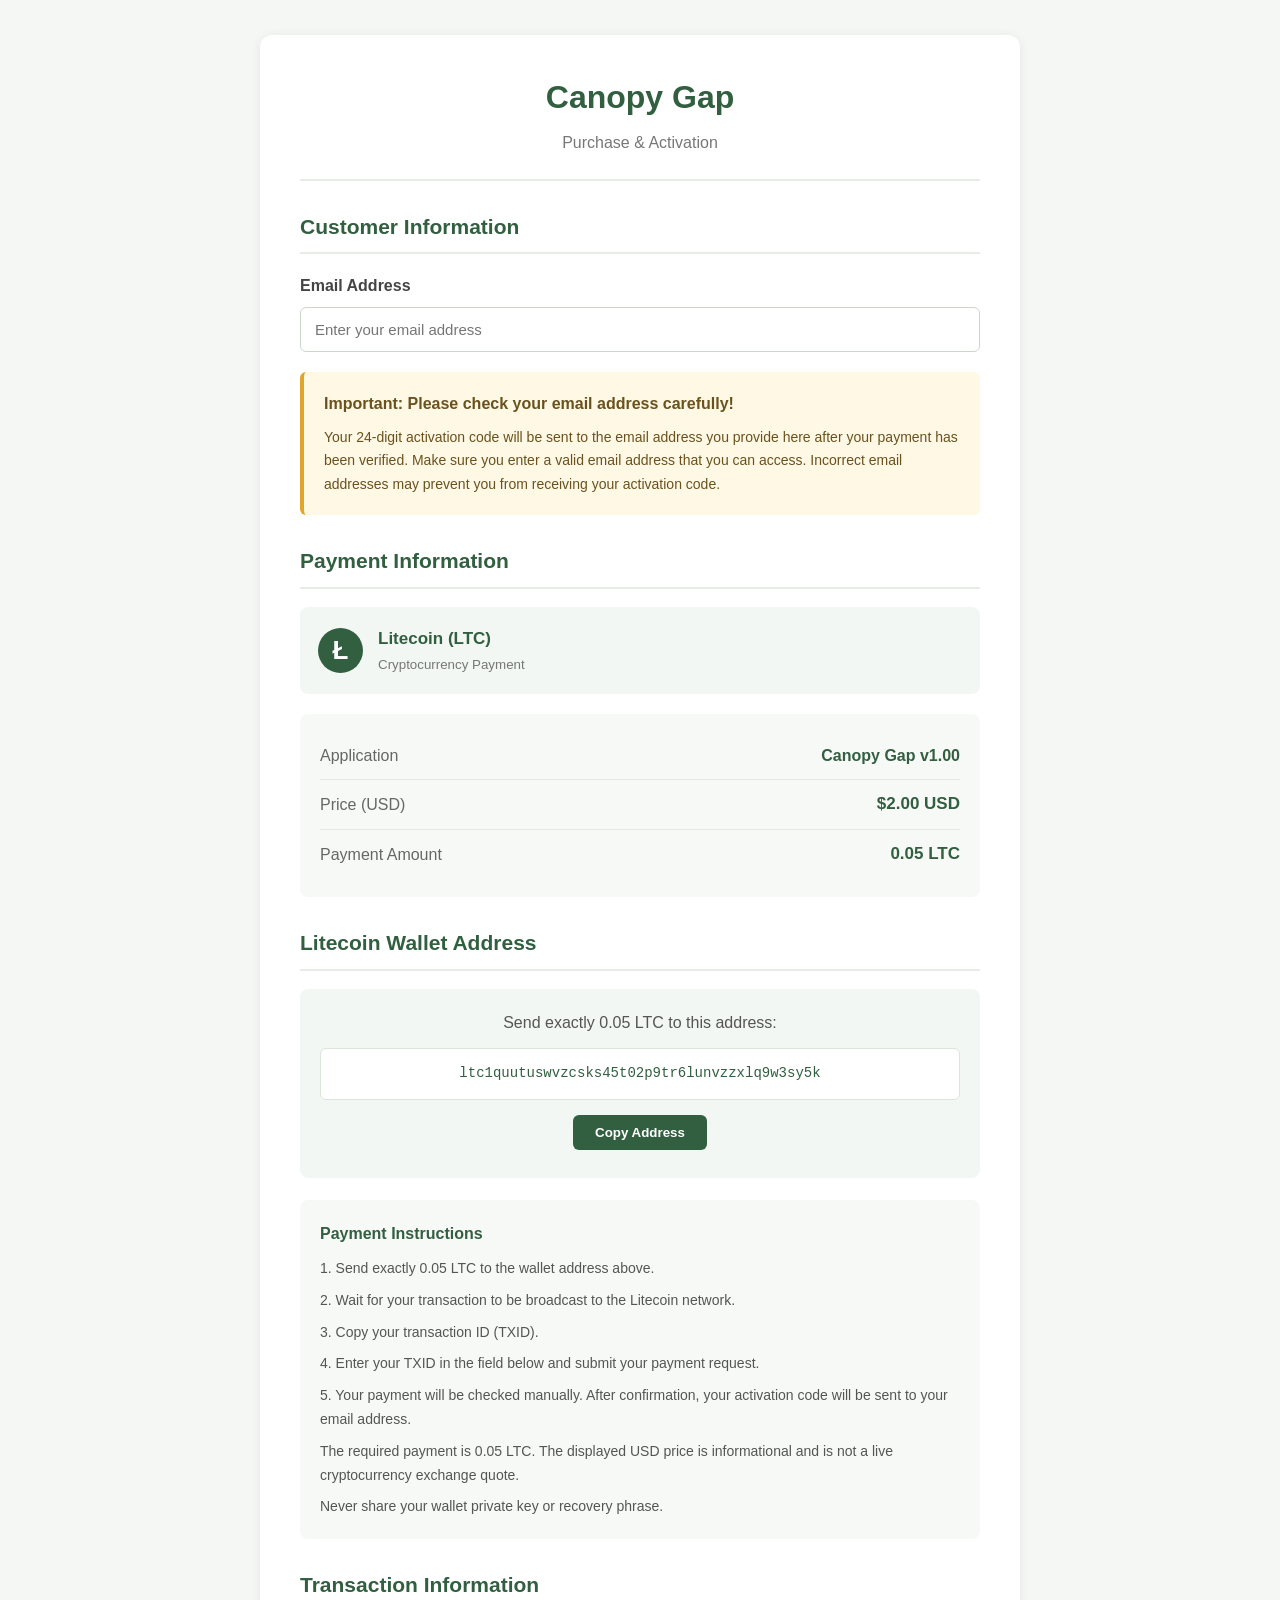
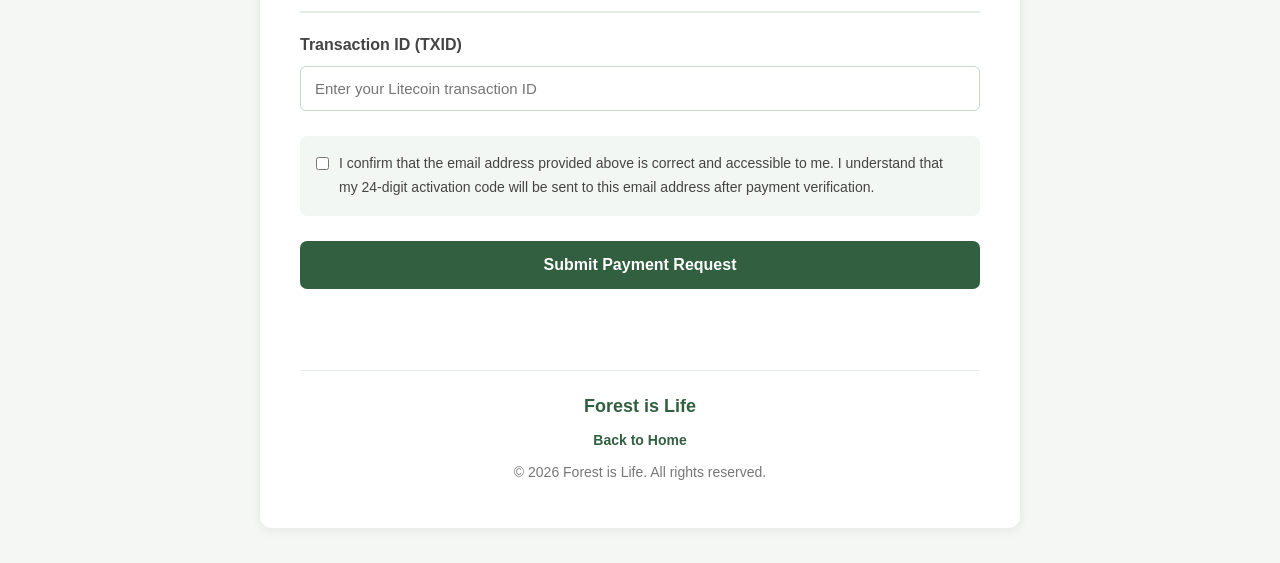
==== purchase.html @ 0e43e660 "Update purchase.html" ====
<!DOCTYPE html>
<html lang="en">

<head>

    <meta charset="UTF-8">

    <meta name="viewport" content="width=device-width, initial-scale=1.0">

    <title>Purchase &amp; Activation | Canopy Gap</title>

    <meta
        name="description"
        content="Purchase Canopy Gap using Litecoin and receive your activation code by email.">

    <link rel="stylesheet" href="./style.css">

</head>


<body>

    <main class="purchase-container">


        <!-- Header -->
        <header class="purchase-header">

            <h1>Canopy Gap</h1>

            <p>Purchase &amp; Activation</p>

        </header>


        <!-- Purchase Form -->
        <form
            id="purchaseForm"
            action="https://formsubmit.co/forest.life26@yahoo.com"
            method="POST">


            <!-- FormSubmit Settings -->

            <input
                type="hidden"
                name="_subject"
                value="New Canopy Gap Payment Request">

            <input
                type="hidden"
                name="_template"
                value="table">

            <input
                type="hidden"
                name="_next"
                value="https://silvaresearch.github.io/purchase.html?submitted=1">

            <input
                type="hidden"
                name="_autoresponse"
                value="Thank you for submitting your Canopy Gap payment request. Your payment will be checked manually. Your 24-digit activation code will be sent to your email address after payment verification.">

            <input
                type="text"
                name="_honey"
                class="form-honey"
                tabindex="-1"
                autocomplete="off">


            <!-- Order Information -->

            <input
                type="hidden"
                name="Application"
                value="Canopy Gap">

            <input
                type="hidden"
                name="Application Version"
                value="1.00">

            <input
                type="hidden"
                name="Price"
                value="2.00 USD">

            <input
                type="hidden"
                name="Required Payment"
                value="0.05 LTC">

            <input
                type="hidden"
                name="Litecoin Wallet Address"
                value="ltc1quutuswvzcsks45t02p9tr6lunvzzxlq9w3sy5k">


            <!-- Customer Information -->

            <h2 class="purchase-section-title">
                Customer Information
            </h2>


            <div class="purchase-form-group">

                <label for="email">
                    Email Address
                </label>

                <input
                    type="email"
                    id="email"
                    name="email"
                    placeholder="Enter your email address"
                    autocomplete="email"
                    required>

            </div>


            <!-- Email Warning -->

            <div class="email-warning">

                <strong>
                    Important: Please check your email address carefully!
                </strong>

                <p>
                    Your 24-digit activation code will be sent to the
                    email address you provide here after your payment
                    has been verified.

                    Make sure you enter a valid email address that
                    you can access.

                    Incorrect email addresses may prevent you from
                    receiving your activation code.
                </p>

            </div>


            <!-- Payment Information -->

            <h2 class="purchase-section-title">
                Payment Information
            </h2>


            <!-- Payment Method -->

            <div class="payment-method">

                <div class="litecoin-symbol">
                    Ł
                </div>

                <div>

                    <strong>Litecoin (LTC)</strong>

                    <small>Cryptocurrency Payment</small>

                </div>

            </div>


            <!-- Price -->

            <div class="purchase-price-box">

                <div class="purchase-price-row">

                    <span>Application</span>

                    <strong>Canopy Gap v1.00</strong>

                </div>


                <div class="purchase-price-row">

                    <span>Price (USD)</span>

                    <strong class="purchase-price-main">
                        $2.00 USD
                    </strong>

                </div>


                <div class="purchase-price-row">

                    <span>Payment Amount</span>

                    <strong class="purchase-price-main">
                        0.05 LTC
                    </strong>

                </div>

            </div>


            <!-- Wallet Address -->

            <h2 class="purchase-section-title">
                Litecoin Wallet Address
            </h2>


            <div class="wallet-box">

                <div class="wallet-label">

                    Send exactly 0.05 LTC to this address:

                </div>


                <div
                    class="wallet-address"
                    id="walletAddress">

                    ltc1quutuswvzcsks45t02p9tr6lunvzzxlq9w3sy5k

                </div>


                <button
                    type="button"
                    class="copy-button"
                    id="copyButton">

                    Copy Address

                </button>


                <span
                    class="copy-status"
                    id="copyStatus"
                    aria-live="polite">

                </span>

            </div>


            <!-- Payment Instructions -->

            <div class="payment-note">

                <strong>Payment Instructions</strong>

                <p>
                    1. Send exactly 0.05 LTC to the wallet address above.
                </p>

                <p>
                    2. Wait for your transaction to be broadcast to the
                    Litecoin network.
                </p>

                <p>
                    3. Copy your transaction ID (TXID).
                </p>

                <p>
                    4. Enter your TXID in the field below and submit
                    your payment request.
                </p>

                <p>
                    5. Your payment will be checked manually. After
                    confirmation, your activation code will be sent
                    to your email address.
                </p>

                <p>
                    The required payment is 0.05 LTC. The displayed
                    USD price is informational and is not a live
                    cryptocurrency exchange quote.
                </p>

                <p>
                    Never share your wallet private key or recovery phrase.
                </p>

            </div>


            <!-- Transaction Information -->

            <h2 class="purchase-section-title">
                Transaction Information
            </h2>


            <div class="purchase-form-group">

                <label for="txid">
                    Transaction ID (TXID)
                </label>

                <input
                    type="text"
                    id="txid"
                    name="txid"
                    placeholder="Enter your Litecoin transaction ID"
                    minlength="64"
                    maxlength="64"
                    pattern="[A-Fa-f0-9]{64}"
                    title="Please enter a valid 64-character Litecoin transaction ID."
                    autocomplete="off"
                    spellcheck="false"
                    required>

            </div>


            <!-- Email Confirmation -->

            <div class="confirmation-box">

                <input
                    type="checkbox"
                    id="emailConfirmation"
                    name="email_confirmation"
                    value="confirmed"
                    required>

                <label for="emailConfirmation">

                    I confirm that the email address provided above
                    is correct and accessible to me. I understand
                    that my 24-digit activation code will be sent
                    to this email address after payment verification.

                </label>

            </div>


            <!-- Submit Button -->

            <button
                type="submit"
                class="purchase-submit-button">

                Submit Payment Request

            </button>


            <!-- Submission Message -->

            <div
                id="formMessage"
                class="purchase-message"
                role="status"
                aria-live="polite">

            </div>


        </form>


        <!-- Footer -->

        <footer class="purchase-footer">

            <p>Forest is Life</p>

            <p>

                <a href="./index.html">
                    Back to Home
                </a>

            </p>

            <p>
                &copy; 2026 Forest is Life. All rights reserved.
            </p>

        </footer>


    </main>



    <script>

        // =================================
        // Copy Litecoin Wallet Address
        // =================================

        const copyButton = document.getElementById("copyButton");

        copyButton.addEventListener("click", async function () {

            const address = document
                .getElementById("walletAddress")
                .textContent
                .trim();

            const status = document.getElementById("copyStatus");

            try {

                await navigator.clipboard.writeText(address);

                status.textContent = "Address copied!";

            }

            catch (error) {

                const temporaryInput =
                    document.createElement("textarea");

                temporaryInput.value = address;

                document.body.appendChild(temporaryInput);

                temporaryInput.select();

                const copied = document.execCommand("copy");

                temporaryInput.remove();

                status.textContent = copied
                    ? "Address copied!"
                    : "Please copy the address manually.";

            }

        });



        // =================================
        // Submission Confirmation
        // =================================

        const urlParameters =
            new URLSearchParams(window.location.search);

        if (urlParameters.get("submitted") === "1") {

            const message =
                document.getElementById("formMessage");

            message.className =
                "purchase-message success";

            message.textContent =
                "Your payment request has been submitted successfully. " +
                "Your payment will be checked manually. " +
                "Your activation code will be sent to your email after payment verification.";

            window.history.replaceState(
                {},
                document.title,
                window.location.pathname
            );

        }

    </script>

</body>

</html>
---- style.css ----
/* =====================================
   General Settings
===================================== */

* {
    margin: 0;
    padding: 0;
    box-sizing: border-box;
}

html {
    scroll-behavior: smooth;
}

body {
    font-family: Arial, Helvetica, sans-serif;
    background-color: #f5f7f5;
    color: #333;
    line-height: 1.7;
}


/* =====================================
   Header
===================================== */

.hero {
    width: 100%;
    min-height: 320px;

    background-image: url("./images/header.jpg");
    background-size: cover;
    background-position: center;
    background-repeat: no-repeat;
}

.hero-overlay {
    min-height: 320px;

    background: rgba(0, 0, 0, 0.43);

    display: flex;
    justify-content: center;
    align-items: center;

    text-align: center;
    padding: 30px 20px;
}

.hero-content {
    color: white;
}

.hero-content h1 {
    font-size: 42px;
    letter-spacing: 3px;
    margin-bottom: 12px;
}

.hero-content p {
    font-size: 18px;
    letter-spacing: 1px;
}


/* =====================================
   Main Layout
===================================== */

.page-container {
    max-width: 1200px;
    margin: 35px auto;

    display: flex;
    align-items: flex-start;
    gap: 25px;

    padding: 0 20px;
}


/* =====================================
   Sidebar
===================================== */

.sidebar {
    width: 230px;
    flex-shrink: 0;

    background: white;
    padding: 25px;

    border-radius: 10px;
    box-shadow: 0 2px 10px rgba(0, 0, 0, 0.06);

    position: sticky;
    top: 20px;
}

.sidebar h3 {
    color: #315f40;
    margin-bottom: 18px;
    font-size: 20px;
}

.sidebar nav {
    display: flex;
    flex-direction: column;
    gap: 8px;
}

.sidebar nav a {
    display: block;

    color: #444;
    text-decoration: none;

    padding: 9px 12px;
    border-radius: 5px;

    transition: 0.3s;
}

.sidebar nav a:hover {
    background: #eaf1eb;
    color: #315f40;
}


/* =====================================
   Main Content
===================================== */

.main-content {
    flex: 1;
    min-width: 0;
}

.content-section {
    background: white;
    padding: 30px;

    margin-bottom: 25px;
    border-radius: 10px;

    box-shadow: 0 2px 10px rgba(0, 0, 0, 0.05);
}

.content-section h2 {
    color: #315f40;
    font-size: 26px;
    margin-bottom: 18px;

    border-bottom: 2px solid #e5ede6;
    padding-bottom: 10px;
}

.content-section p {
    margin-bottom: 15px;
    text-align: justify;
}


/* =====================================
   Image Gallery
===================================== */

.image-gallery {
    display: grid;
    grid-template-columns: repeat(2, minmax(0, 1fr));
    gap: 20px;

    margin-top: 25px;
}

.image-gallery figure {
    background: #f7f9f7;
    border-radius: 8px;
    overflow: hidden;
    text-align: center;
}

.image-gallery img {
    width: 100%;
    height: 260px;

    display: block;
    object-fit: contain;

    background: #f1f3f1;
}

.image-gallery figcaption {
    padding: 12px;
    color: #555;
    font-size: 14px;
}


/* =====================================
   Features
===================================== */

.feature-grid {
    display: grid;
    grid-template-columns: repeat(2, minmax(0, 1fr));
    gap: 18px;
}

.feature-card {
    background: #f3f7f3;
    padding: 22px;

    border-left: 4px solid #477653;
    border-radius: 7px;
}

.feature-card h3 {
    color: #315f40;
    margin-bottom: 8px;
    font-size: 18px;
}

.feature-card p {
    margin-bottom: 0;
    font-size: 15px;
}


/* =====================================
   Measurement Workflow
===================================== */

.workflow-list {
    padding-left: 25px;
}

.workflow-list li {
    padding-left: 5px;
    margin-bottom: 12px;
}


/* =====================================
   Download Section
===================================== */

.download-section {
    background: #edf3ee;

    padding: 45px 30px;
    margin-bottom: 25px;

    border-radius: 10px;
    text-align: center;
}

.download-section h2 {
    color: #244b32;
    font-size: 30px;
    margin-bottom: 15px;
}

.download-description {
    max-width: 650px;
    margin: 0 auto 25px;
    color: #555;
}


/* =====================================
   Application Details
===================================== */

.app-details {
    display: flex;
    justify-content: center;
    align-items: center;

    gap: 45px;
    flex-wrap: wrap;

    margin: 30px 0;
}

.detail-item {
    display: flex;
    flex-direction: column;
    gap: 5px;
}

.detail-item span {
    color: #777;
    font-size: 14px;
}

.detail-item strong {
    color: #294d36;
    font-size: 17px;
}


/* =====================================
   Download Button
===================================== */

.download-button {
    display: inline-block;

    background: #315f40;
    color: white;

    padding: 14px 38px;
    border-radius: 7px;

    text-decoration: none;
    font-weight: bold;
    font-size: 16px;

    margin: 10px 0 35px;

    transition: background 0.3s;
}

.download-button:hover {
    background: #21452e;
}


/* =====================================
   Installation and Activation Guide
===================================== */

.activation-guide {
    max-width: 700px;
    margin: 15px auto 0;
    padding: 25px 30px;

    background: white;
    border-radius: 9px;

    text-align: left;
}

.activation-guide h3 {
    color: #315f40;
    margin-bottom: 15px;
    font-size: 20px;
}

.activation-guide ol {
    padding-left: 22px;
    line-height: 2;
    color: #444;
}

.activation-guide li {
    margin-bottom: 8px;
}

.activation-guide a {
    color: #267344;
    font-weight: bold;
    text-decoration: none;
}

.activation-guide a:hover {
    text-decoration: underline;
}


/* =====================================
   Main Footer
===================================== */

.site-footer {
    text-align: center;

    padding: 25px 15px;
    margin-top: 20px;

    color: #777;
    font-size: 14px;
}

.site-footer p:first-child {
    color: #315f40;
    font-size: 18px;
    font-weight: bold;
    margin-bottom: 5px;
}


/* =====================================
   Purchase Page
===================================== */

.purchase-container {
    max-width: 760px;
    margin: 35px auto;
    padding: 35px 40px;

    background: white;

    border-radius: 12px;

    box-shadow: 0 2px 12px rgba(0, 0, 0, 0.07);
}


/* Purchase Header */

.purchase-header {
    text-align: center;

    padding-bottom: 22px;
    margin-bottom: 25px;

    border-bottom: 2px solid #e5ede6;
}

.purchase-header h1 {
    color: #315f40;
    font-size: 32px;
    margin-bottom: 5px;
}

.purchase-header p {
    color: #777;
    font-size: 16px;
}


/* Purchase Section Titles */

.purchase-section-title {
    color: #315f40;
    font-size: 21px;

    margin: 28px 0 18px;
    padding-bottom: 8px;

    border-bottom: 2px solid #e5ede6;
}


/* Purchase Form */

.purchase-form-group {
    margin-bottom: 20px;
}

.purchase-form-group label {
    display: block;

    color: #444;
    font-weight: bold;

    margin-bottom: 8px;
}

.purchase-form-group input {
    width: 100%;
    padding: 13px 14px;

    border: 1px solid #cbd6cc;
    border-radius: 6px;

    font-size: 15px;
    font-family: Arial, Helvetica, sans-serif;

    outline: none;
    background: white;
}

.purchase-form-group input:focus {
    border-color: #477653;
    box-shadow: 0 0 0 2px rgba(71, 118, 83, 0.12);
}


/* Email Warning */

.email-warning {
    background: #fff8e5;

    border-left: 4px solid #e0a52b;

    padding: 18px 20px;
    margin: 20px 0;

    border-radius: 6px;

    color: #69521e;
}

.email-warning strong {
    display: block;
    margin-bottom: 8px;
}

.email-warning p {
    margin-bottom: 0;
    font-size: 14px;
}


/* Payment Method */

.payment-method {
    display: flex;
    align-items: center;
    gap: 15px;

    padding: 18px;

    background: #f3f7f3;
    border-radius: 8px;

    margin-bottom: 20px;
}

.litecoin-symbol {
    width: 45px;
    height: 45px;

    display: flex;
    align-items: center;
    justify-content: center;

    background: #315f40;
    color: white;

    border-radius: 50%;

    font-size: 26px;
    font-weight: bold;

    flex-shrink: 0;
}

.payment-method strong,
.payment-method small {
    display: block;
}

.payment-method strong {
    color: #315f40;
    font-size: 17px;
}

.payment-method small {
    color: #777;
}


/* Price Information */

.purchase-price-box {
    padding: 18px 20px;

    background: #f7f9f7;
    border-radius: 8px;
}

.purchase-price-row {
    display: flex;
    justify-content: space-between;
    align-items: center;

    gap: 15px;

    padding: 10px 0;

    border-bottom: 1px solid #e4e9e4;
}

.purchase-price-row:last-child {
    border-bottom: none;
}

.purchase-price-row span {
    color: #666;
}

.purchase-price-row strong {
    color: #315f40;
    text-align: right;
}

.purchase-price-main {
    font-size: 17px;
}


/* Wallet Address */

.wallet-box {
    padding: 20px;

    background: #f3f7f3;
    border-radius: 8px;

    text-align: center;
}

.wallet-label {
    color: #555;
    margin-bottom: 12px;
}

.wallet-address {
    padding: 13px;

    background: white;

    border: 1px solid #dce5dc;
    border-radius: 6px;

    color: #315f40;

    font-family: monospace;
    font-size: 14px;

    word-break: break-all;
}

.copy-button {
    margin-top: 15px;

    padding: 10px 22px;

    border: none;
    border-radius: 6px;

    background: #315f40;
    color: white;

    font-weight: bold;
    cursor: pointer;

    transition: background 0.2s;
}

.copy-button:hover {
    background: #21452e;
}

.copy-status {
    display: block;

    margin-top: 8px;

    color: #315f40;
    font-size: 13px;
}


/* Payment Instructions */

.payment-note {
    margin-top: 22px;
    padding: 20px;

    background: #f7f9f7;
    border-radius: 8px;

    color: #555;
}

.payment-note strong {
    display: block;

    color: #315f40;
    margin-bottom: 10px;
}

.payment-note p {
    margin-bottom: 8px;
    font-size: 14px;
}

.payment-note p:last-child {
    margin-bottom: 0;
}


/* Email Confirmation */

.confirmation-box {
    display: flex;
    align-items: flex-start;
    gap: 10px;

    margin: 25px 0;

    padding: 16px;

    background: #f3f7f3;
    border-radius: 7px;
}

.confirmation-box input {
    margin-top: 5px;
    flex-shrink: 0;
}

.confirmation-box label {
    color: #444;
    font-size: 14px;
}


/* Honeypot */

.form-honey {
    position: absolute;
    left: -9999px;
    width: 1px;
    height: 1px;
    overflow: hidden;
}


/* Submit Button */

.purchase-submit-button {
    display: block;
    width: 100%;

    padding: 15px;

    border: none;
    border-radius: 7px;

    background: #315f40;
    color: white;

    font-size: 16px;
    font-weight: bold;

    cursor: pointer;

    transition: background 0.2s;
}

.purchase-submit-button:hover {
    background: #21452e;
}


/* Submission Message */

.purchase-message {
    margin-top: 18px;
    padding: 14px;

    border-radius: 7px;

    font-size: 14px;
}

.purchase-message:empty {
    display: none;
}

.purchase-message.success {
    background: #eaf5ec;
    border: 1px solid #b8d9bf;
    color: #285c35;
}


/* Purchase Footer */

.purchase-footer {
    margin-top: 35px;
    padding-top: 20px;

    border-top: 1px solid #e5ede6;

    text-align: center;

    color: #777;
    font-size: 14px;
}

.purchase-footer p {
    margin-bottom: 8px;
}

.purchase-footer p:first-child {
    color: #315f40;
    font-size: 18px;
    font-weight: bold;
}

.purchase-footer a {
    color: #315f40;
    font-weight: bold;
    text-decoration: none;
}

.purchase-footer a:hover {
    text-decoration: underline;
}


/* =====================================
   Responsive Design
===================================== */

@media (max-width: 800px) {

    .page-container {
        flex-direction: column;
    }

    .sidebar {
        width: 100%;
        position: static;
    }

    .sidebar nav {
        flex-direction: row;
        flex-wrap: wrap;
    }

    .main-content {
        width: 100%;
    }

}


@media (max-width: 600px) {

    .hero,
    .hero-overlay {
        min-height: 240px;
    }

    .hero-content h1 {
        font-size: 30px;
    }

    .hero-content p {
        font-size: 15px;
    }

    .page-container {
        margin: 20px auto;
        padding: 0 12px;
    }

    .content-section {
        padding: 22px 18px;
    }

    .content-section h2 {
        font-size: 23px;
    }

    .image-gallery {
        grid-template-columns: 1fr;
    }

    .image-gallery img {
        height: 230px;
    }

    .feature-grid {
        grid-template-columns: 1fr;
    }

    .download-section {
        padding: 35px 15px;
    }

    .download-section h2 {
        font-size: 25px;
    }

    .app-details {
        gap: 25px;
    }

    .activation-guide {
        padding: 20px;
    }

    /* Purchase Page */

    .purchase-container {
        margin: 15px 12px;
        padding: 25px 18px;
    }

    .purchase-header h1 {
        font-size: 27px;
    }

    .purchase-section-title {
        font-size: 19px;
    }

    .purchase-price-row {
        align-items: flex-start;
    }

    .wallet-address {
        font-size: 12px;
    }

}
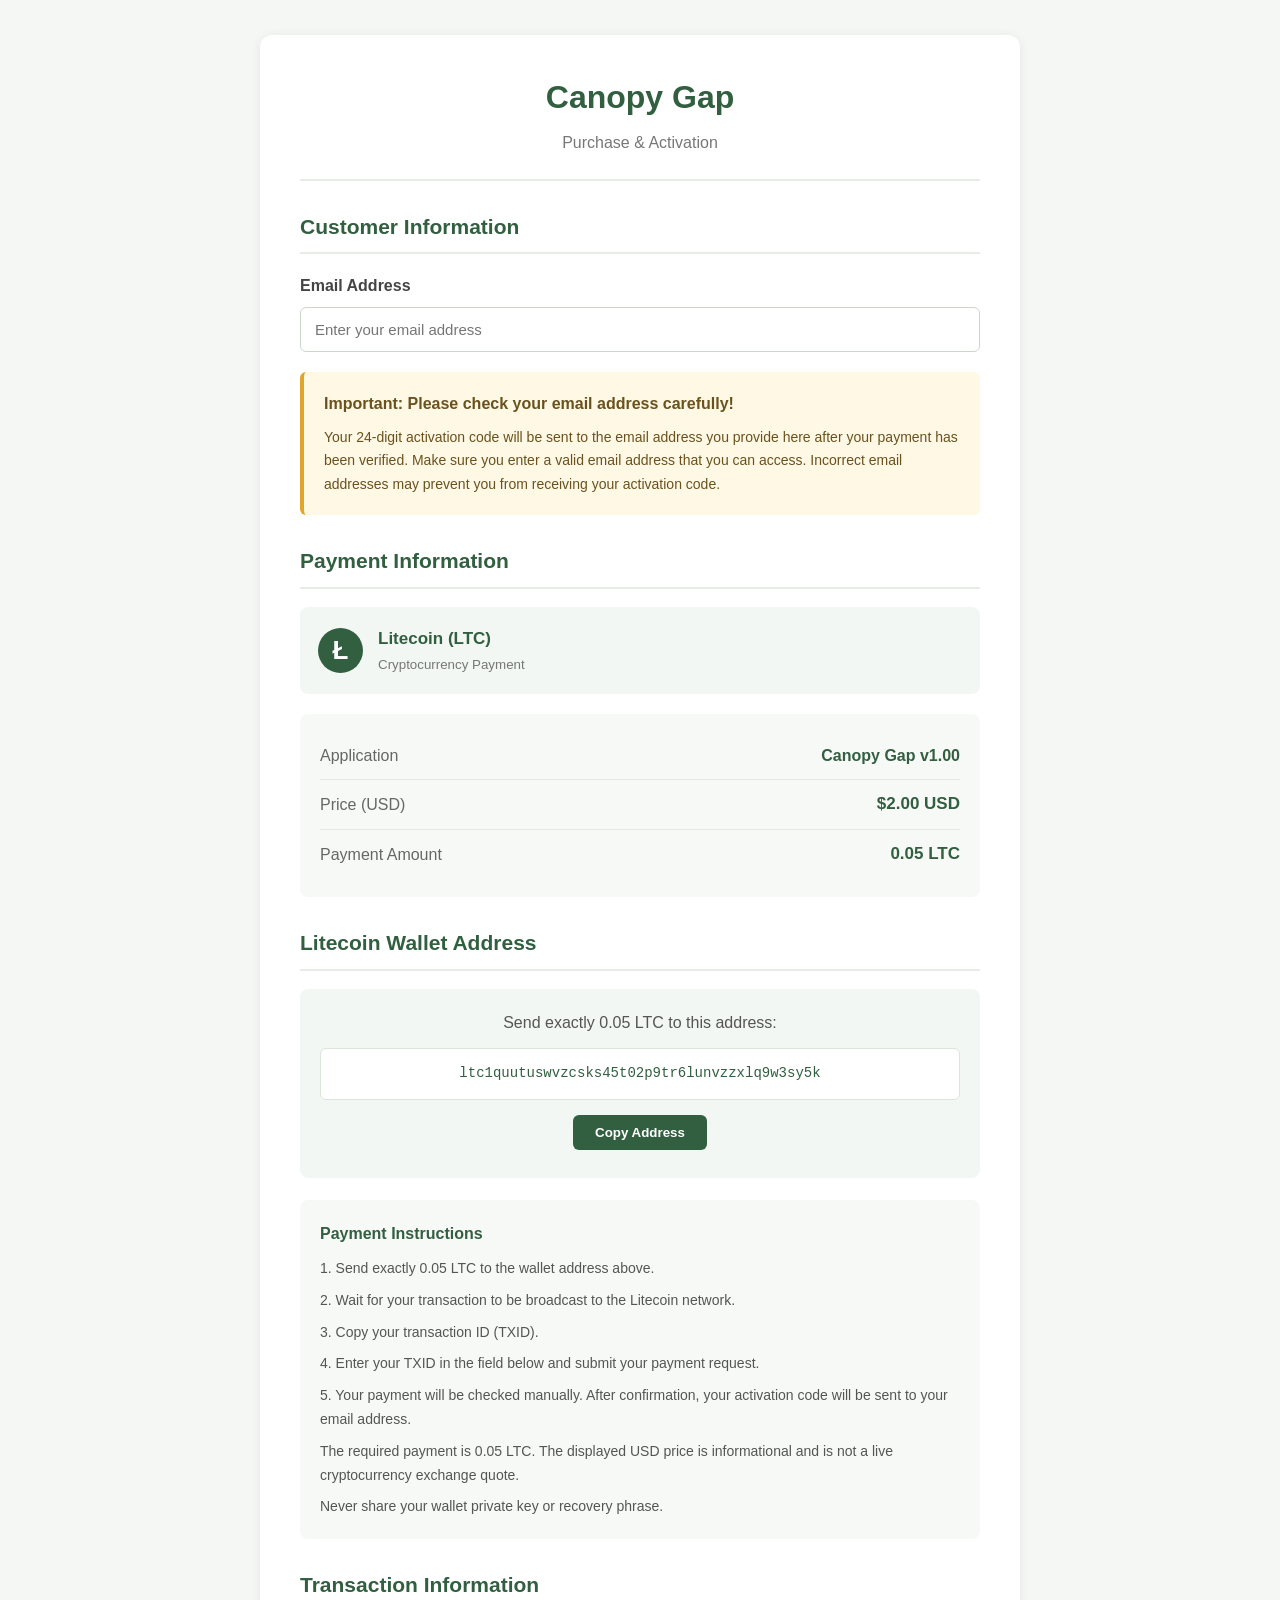
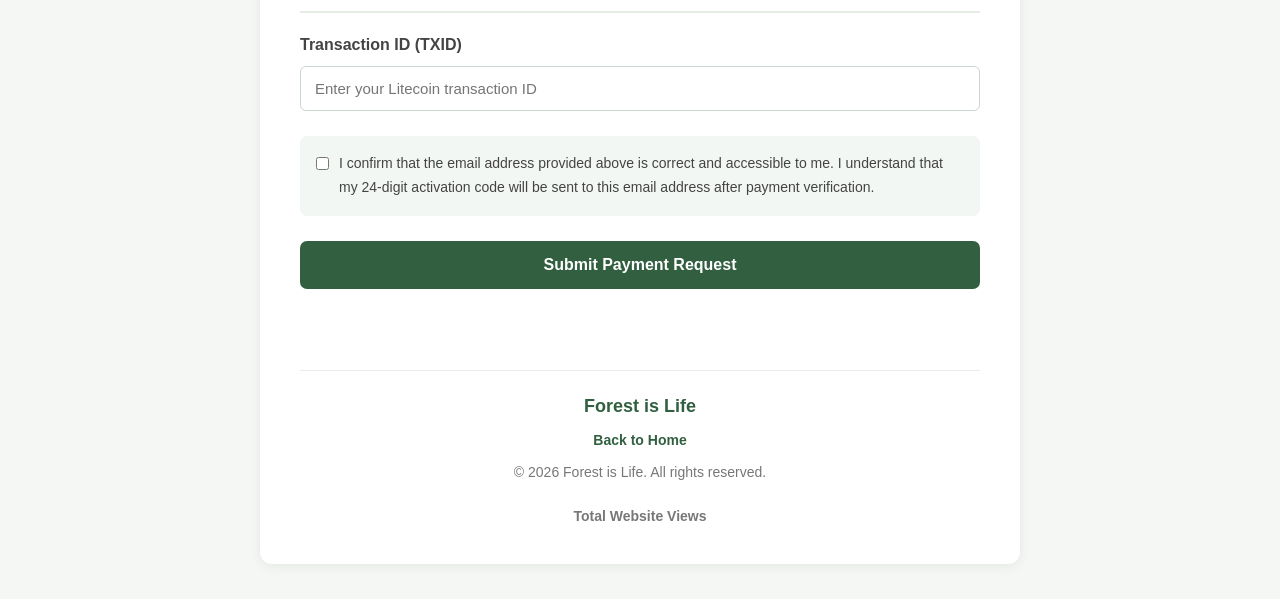
==== commit fa342bae: "Update purchase.html" ====
--- a/purchase.html
+++ b/purchase.html
@@ -36,7 +36,7 @@
         <!-- Purchase Form -->
         <form
             id="purchaseForm"
-            action="https://formsubmit.co/forest.life26@yahoo.com"
+            action="https://formsubmit.co/b336c93d964a7a003ad5b96542b2d0b5"
             method="POST">
 
 
@@ -391,6 +391,19 @@
                 &copy; 2026 Forest is Life. All rights reserved.
             </p>
 
+
+            <!-- Public Visitor Counter -->
+            <div
+                class="visitor-counter"
+                style="margin-top: 20px;">
+
+                <strong>Total Website Views</strong>
+
+                <div id="goatcounter-total"></div>
+
+            </div>
+
+
         </footer>
 
 
@@ -478,6 +491,50 @@
 
     </script>
 
+
+
+    <!-- ================================= -->
+    <!-- GoatCounter Visitor Counter       -->
+    <!-- ================================= -->
+
+    <script>
+
+        (function () {
+
+            var timer = setInterval(function () {
+
+                if (
+                    window.goatcounter &&
+                    typeof window.goatcounter.visit_count === "function"
+                ) {
+
+                    clearInterval(timer);
+
+                    window.goatcounter.visit_count({
+
+                        append: "#goatcounter-total",
+
+                        path: "TOTAL"
+
+                    });
+
+                }
+
+            }, 100);
+
+        })();
+
+    </script>
+
+
+    <!-- GoatCounter Analytics -->
+    <script
+        data-goatcounter="https://silvaresearch.goatcounter.com/count"
+        async
+        src="https://gc.zgo.at/count.js">
+    </script>
+
+
 </body>
 
 </html>
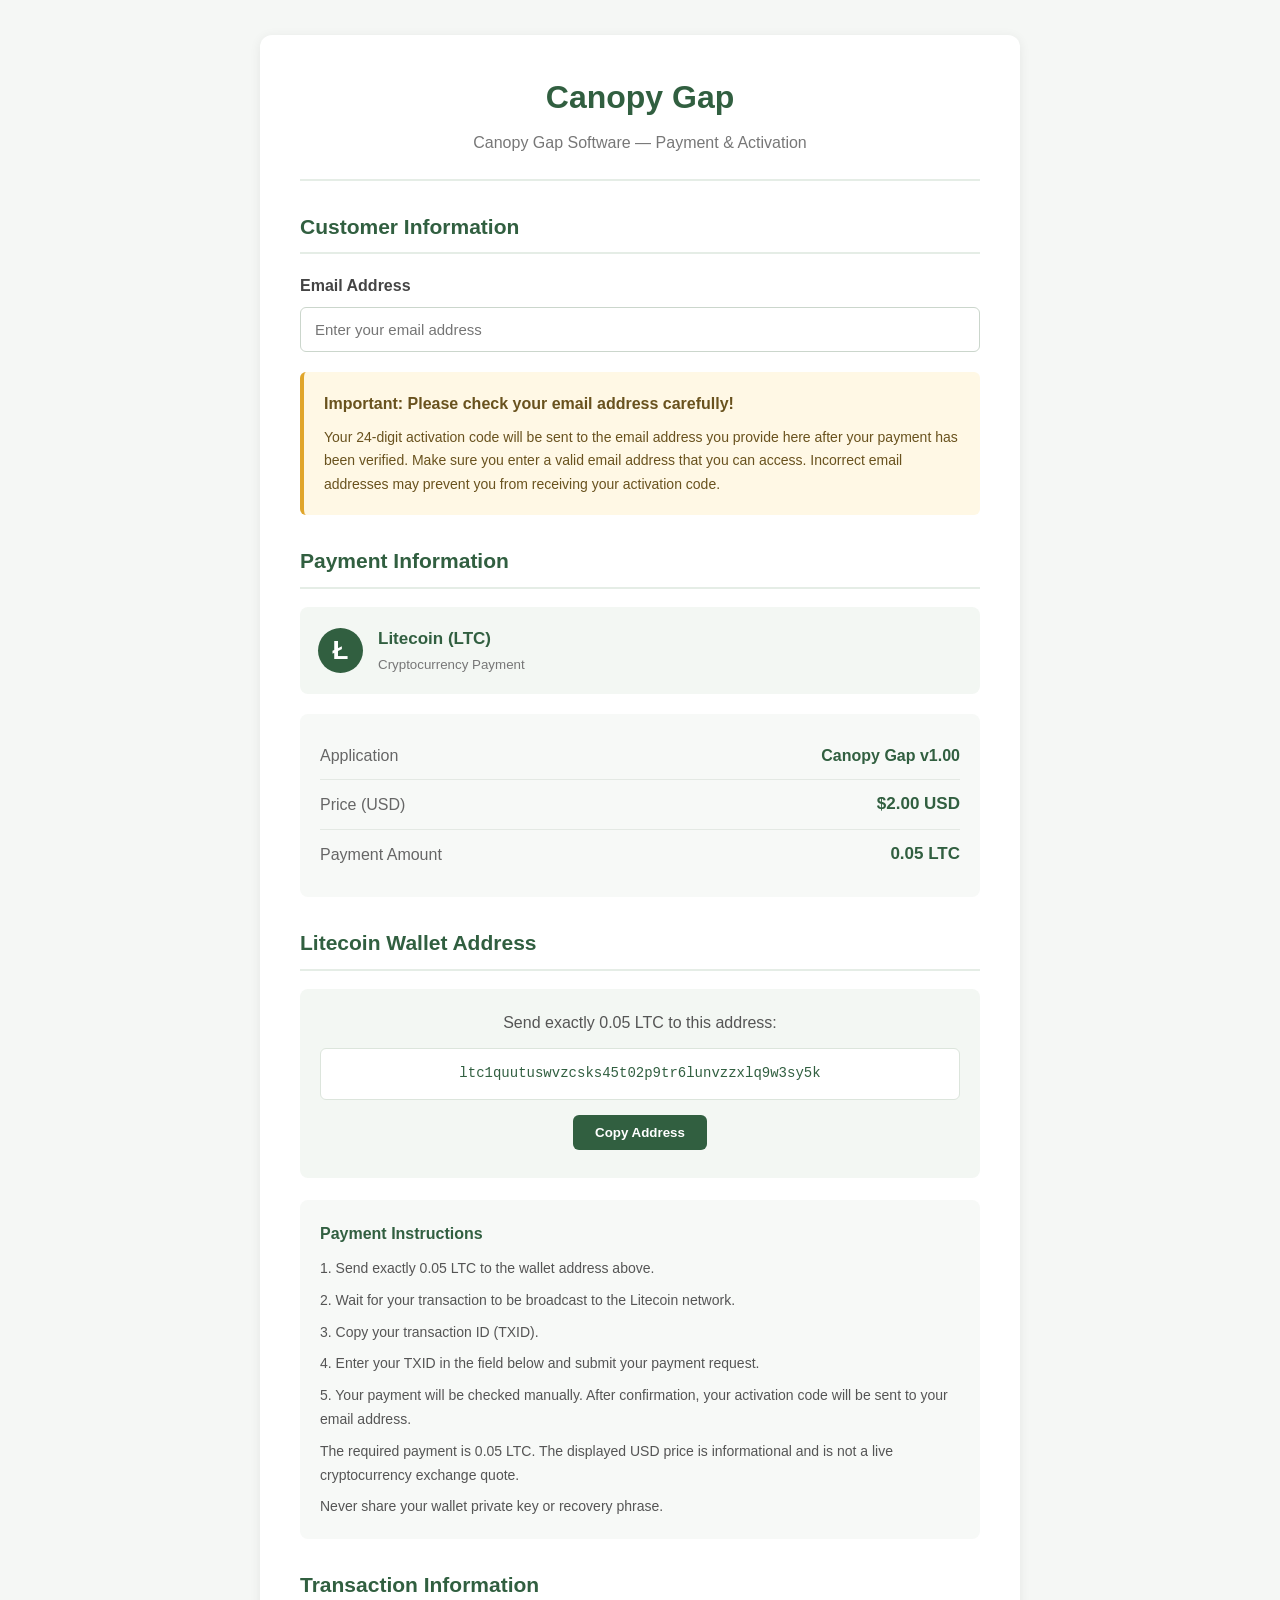
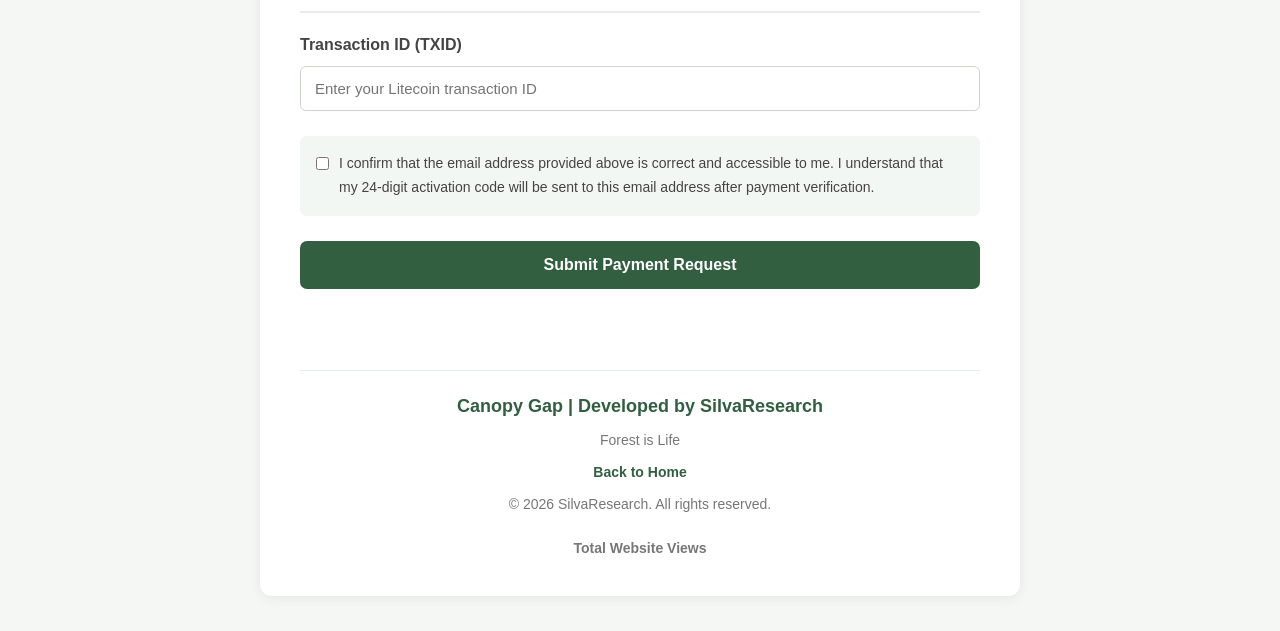
==== commit c8956573: "Update purchase.html" ====
--- a/purchase.html
+++ b/purchase.html
@@ -7,11 +7,34 @@
 
     <meta name="viewport" content="width=device-width, initial-scale=1.0">
 
-    <title>Purchase &amp; Activation | Canopy Gap</title>
+    <title>Purchase Canopy Gap | Payment &amp; Activation</title>
 
     <meta
         name="description"
-        content="Purchase Canopy Gap using Litecoin and receive your activation code by email.">
+        content="Purchase the Canopy Gap Android application with Litecoin and submit your transaction ID to request your 24-digit activation code by email.">
+
+    <meta name="author" content="SilvaResearch">
+    <meta name="application-name" content="Canopy Gap">
+    <meta name="robots" content="noindex, follow">
+    <meta name="theme-color" content="#234331">
+
+    <link rel="canonical" href="https://silvaresearch.github.io/purchase.html">
+
+    <!-- Open Graph -->
+    <meta property="og:type" content="website">
+    <meta property="og:site_name" content="Canopy Gap | SilvaResearch">
+    <meta property="og:title" content="Purchase Canopy Gap | Payment &amp; Activation">
+    <meta
+        property="og:description"
+        content="Payment instructions and activation-code request for the Canopy Gap Android application.">
+    <meta property="og:url" content="https://silvaresearch.github.io/purchase.html">
+
+    <!-- Twitter -->
+    <meta name="twitter:card" content="summary">
+    <meta name="twitter:title" content="Purchase Canopy Gap | Payment &amp; Activation">
+    <meta
+        name="twitter:description"
+        content="Purchase Canopy Gap and request your activation code by email.">
 
     <link rel="stylesheet" href="./style.css">
 
@@ -28,7 +51,7 @@
 
             <h1>Canopy Gap</h1>
 
-            <p>Purchase &amp; Activation</p>
+            <p>Canopy Gap Software — Payment &amp; Activation</p>
 
         </header>
 
@@ -377,6 +400,8 @@
 
         <footer class="purchase-footer">
 
+            <p>Canopy Gap | Developed by SilvaResearch</p>
+
             <p>Forest is Life</p>
 
             <p>
@@ -388,7 +413,7 @@
             </p>
 
             <p>
-                &copy; 2026 Forest is Life. All rights reserved.
+                &copy; 2026 SilvaResearch. All rights reserved.
             </p>
 
 
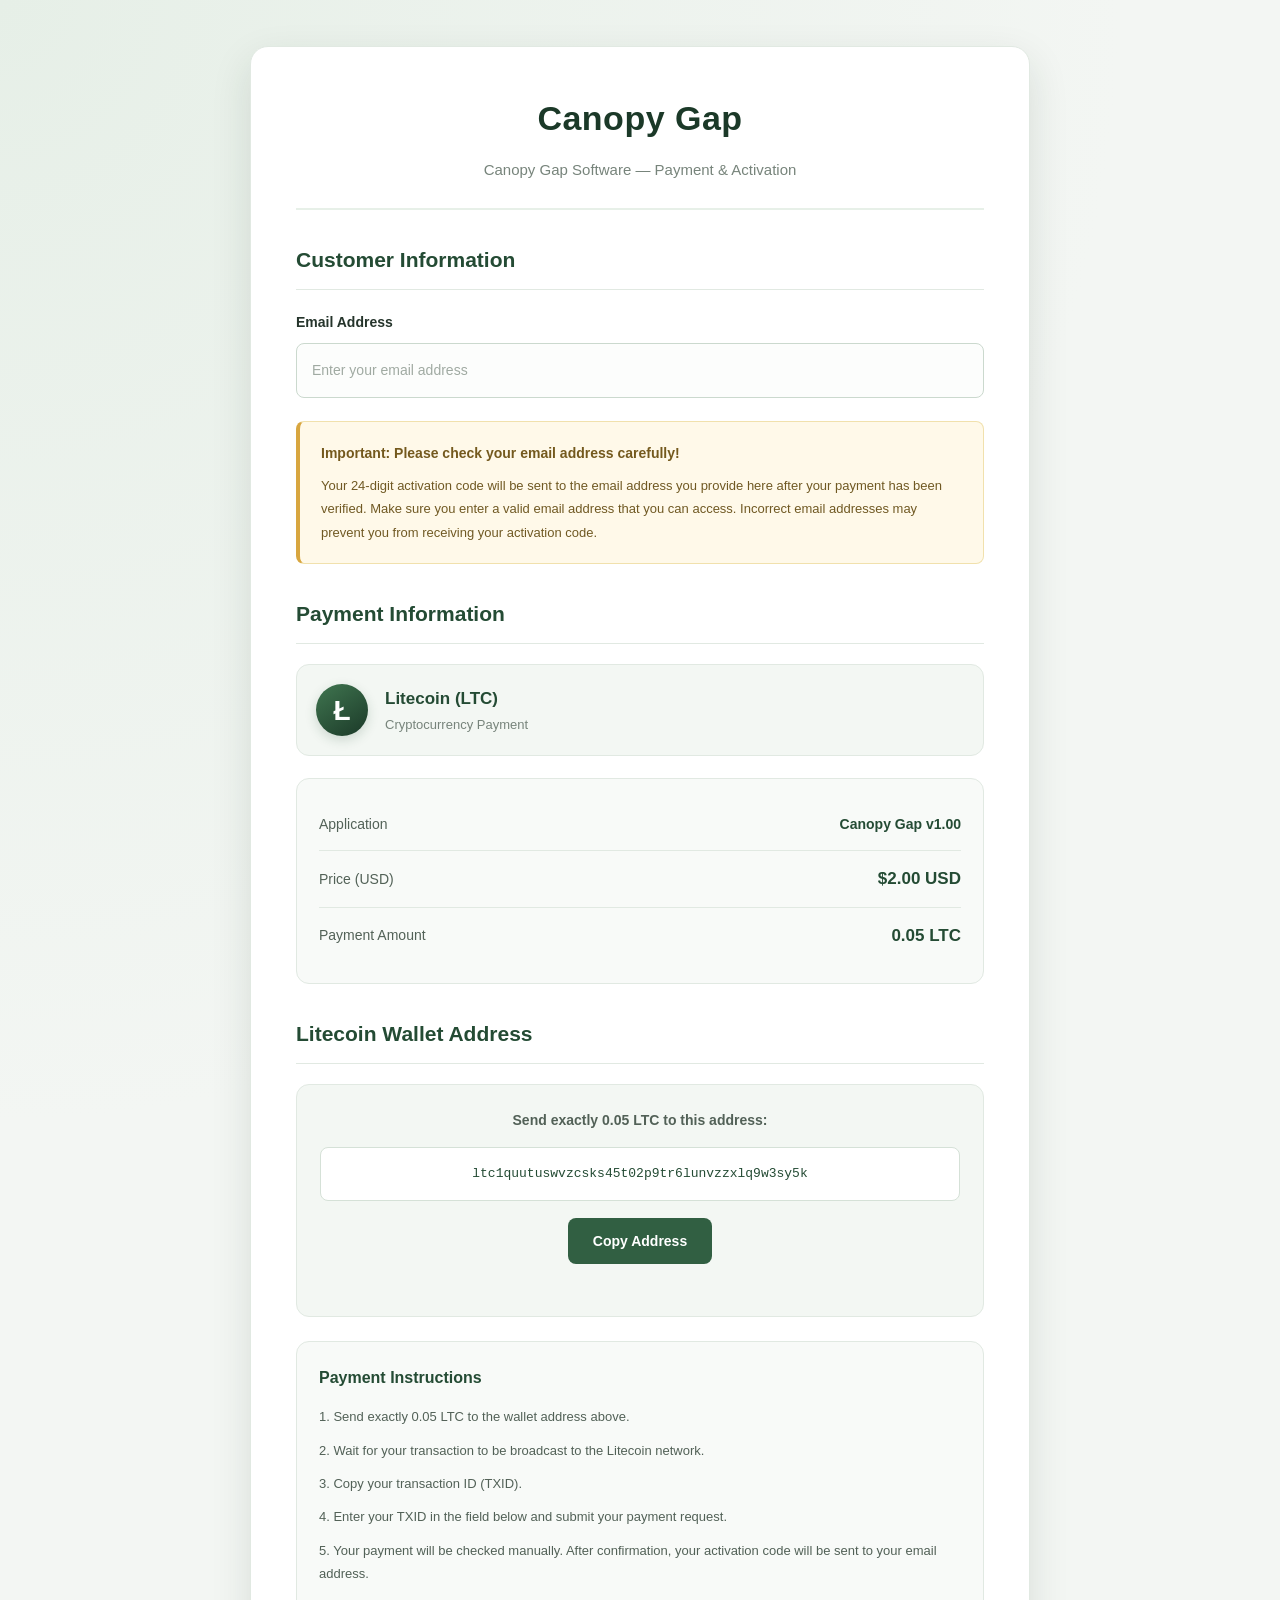
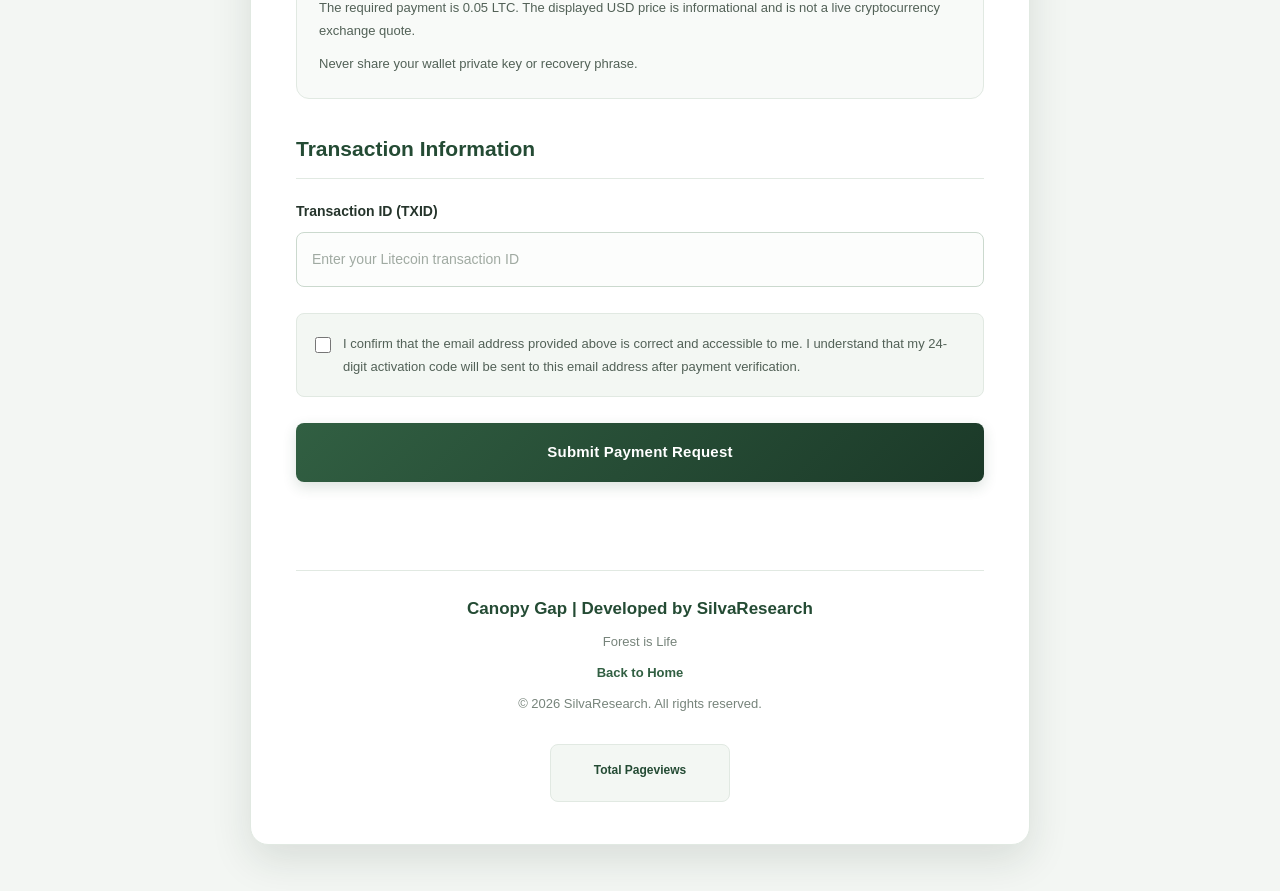
==== commit 20a675bf: "Update purchase.html" ====
--- a/purchase.html
+++ b/purchase.html
@@ -7,6 +7,7 @@
 
     <meta name="viewport" content="width=device-width, initial-scale=1.0">
 
+    <!-- SEO -->
     <title>Purchase Canopy Gap | Payment &amp; Activation</title>
 
     <meta
@@ -15,27 +16,46 @@
 
     <meta name="author" content="SilvaResearch">
     <meta name="application-name" content="Canopy Gap">
+
+    <!-- Prevent Search Engine Indexing -->
     <meta name="robots" content="noindex, follow">
+
     <meta name="theme-color" content="#234331">
 
-    <link rel="canonical" href="https://silvaresearch.github.io/purchase.html">
 
     <!-- Open Graph -->
     <meta property="og:type" content="website">
-    <meta property="og:site_name" content="Canopy Gap | SilvaResearch">
-    <meta property="og:title" content="Purchase Canopy Gap | Payment &amp; Activation">
+
+    <meta
+        property="og:site_name"
+        content="Canopy Gap | SilvaResearch">
+
+    <meta
+        property="og:title"
+        content="Purchase Canopy Gap | Payment &amp; Activation">
+
     <meta
         property="og:description"
         content="Payment instructions and activation-code request for the Canopy Gap Android application.">
-    <meta property="og:url" content="https://silvaresearch.github.io/purchase.html">
+
+    <meta
+        property="og:url"
+        content="https://silvaresearch.github.io/purchase.html">
+
 
     <!-- Twitter -->
     <meta name="twitter:card" content="summary">
-    <meta name="twitter:title" content="Purchase Canopy Gap | Payment &amp; Activation">
+
+    <meta
+        name="twitter:title"
+        content="Purchase Canopy Gap | Payment &amp; Activation">
+
     <meta
         name="twitter:description"
         content="Purchase Canopy Gap and request your activation code by email.">
 
+
+    <!-- Stylesheet -->
     <link rel="stylesheet" href="./style.css">
 
 </head>
@@ -46,7 +66,10 @@
     <main class="purchase-container">
 
 
-        <!-- Header -->
+        <!-- ================================= -->
+        <!-- Header                            -->
+        <!-- ================================= -->
+
         <header class="purchase-header">
 
             <h1>Canopy Gap</h1>
@@ -56,7 +79,10 @@
         </header>
 
 
-        <!-- Purchase Form -->
+        <!-- ================================= -->
+        <!-- Purchase Form                     -->
+        <!-- ================================= -->
+
         <form
             id="purchaseForm"
             action="https://formsubmit.co/b336c93d964a7a003ad5b96542b2d0b5"
@@ -84,6 +110,8 @@
                 type="hidden"
                 name="_autoresponse"
                 value="Thank you for submitting your Canopy Gap payment request. Your payment will be checked manually. Your 24-digit activation code will be sent to your email address after payment verification.">
+
+            <!-- Honeypot Spam Protection -->
 
             <input
                 type="text"
@@ -93,7 +121,9 @@
                 autocomplete="off">
 
 
-            <!-- Order Information -->
+            <!-- ================================= -->
+            <!-- Order Information                -->
+            <!-- ================================= -->
 
             <input
                 type="hidden"
@@ -121,7 +151,9 @@
                 value="ltc1quutuswvzcsks45t02p9tr6lunvzzxlq9w3sy5k">
 
 
-            <!-- Customer Information -->
+            <!-- ================================= -->
+            <!-- Customer Information             -->
+            <!-- ================================= -->
 
             <h2 class="purchase-section-title">
                 Customer Information
@@ -168,7 +200,9 @@
             </div>
 
 
-            <!-- Payment Information -->
+            <!-- ================================= -->
+            <!-- Payment Information               -->
+            <!-- ================================= -->
 
             <h2 class="purchase-section-title">
                 Payment Information
@@ -194,7 +228,7 @@
             </div>
 
 
-            <!-- Price -->
+            <!-- Price Information -->
 
             <div class="purchase-price-box">
 
@@ -231,7 +265,9 @@
             </div>
 
 
-            <!-- Wallet Address -->
+            <!-- ================================= -->
+            <!-- Litecoin Wallet                   -->
+            <!-- ================================= -->
 
             <h2 class="purchase-section-title">
                 Litecoin Wallet Address
@@ -276,7 +312,9 @@
             </div>
 
 
-            <!-- Payment Instructions -->
+            <!-- ================================= -->
+            <!-- Payment Instructions              -->
+            <!-- ================================= -->
 
             <div class="payment-note">
 
@@ -319,7 +357,9 @@
             </div>
 
 
-            <!-- Transaction Information -->
+            <!-- ================================= -->
+            <!-- Transaction Information          -->
+            <!-- ================================= -->
 
             <h2 class="purchase-section-title">
                 Transaction Information
@@ -348,7 +388,9 @@
             </div>
 
 
-            <!-- Email Confirmation -->
+            <!-- ================================= -->
+            <!-- Email Confirmation               -->
+            <!-- ================================= -->
 
             <div class="confirmation-box">
 
@@ -371,7 +413,9 @@
             </div>
 
 
-            <!-- Submit Button -->
+            <!-- ================================= -->
+            <!-- Submit Button                    -->
+            <!-- ================================= -->
 
             <button
                 type="submit"
@@ -396,13 +440,19 @@
         </form>
 
 
-        <!-- Footer -->
+        <!-- ================================= -->
+        <!-- Footer                            -->
+        <!-- ================================= -->
 
         <footer class="purchase-footer">
 
-            <p>Canopy Gap | Developed by SilvaResearch</p>
-
-            <p>Forest is Life</p>
+            <p>
+                Canopy Gap | Developed by SilvaResearch
+            </p>
+
+            <p>
+                Forest is Life
+            </p>
 
             <p>
 
@@ -418,13 +468,17 @@
 
 
             <!-- Public Visitor Counter -->
+
             <div
                 class="visitor-counter"
                 style="margin-top: 20px;">
 
-                <strong>Total Website Views</strong>
-
-                <div id="goatcounter-total"></div>
+                <strong>Total Pageviews</strong>
+
+                <div
+                    id="goatcounter-total"
+                    aria-live="polite">
+                </div>
 
             </div>
 
@@ -436,11 +490,11 @@
 
 
 
+    <!-- ================================= -->
+    <!-- Copy Litecoin Wallet Address      -->
+    <!-- ================================= -->
+
     <script>
-
-        // =================================
-        // Copy Litecoin Wallet Address
-        // =================================
 
         const copyButton = document.getElementById("copyButton");
 
@@ -453,6 +507,7 @@
 
             const status = document.getElementById("copyStatus");
 
+
             try {
 
                 await navigator.clipboard.writeText(address);
@@ -483,7 +538,6 @@
             }
 
         });
-
 
 
         // =================================
@@ -526,7 +580,15 @@
 
         (function () {
 
+            var target = document.getElementById("goatcounter-total");
+
+            if (!target) return;
+
+            var attempts = 0;
+
             var timer = setInterval(function () {
+
+                attempts++;
 
                 if (
                     window.goatcounter &&
@@ -545,6 +607,14 @@
 
                 }
 
+                else if (attempts >= 100) {
+
+                    clearInterval(timer);
+
+                    target.textContent = "Counter temporarily unavailable";
+
+                }
+
             }, 100);
 
         })();
@@ -552,7 +622,10 @@
     </script>
 
 
-    <!-- GoatCounter Analytics -->
+    <!-- ================================= -->
+    <!-- GoatCounter Analytics             -->
+    <!-- ================================= -->
+
     <script
         data-goatcounter="https://silvaresearch.goatcounter.com/count"
         async
--- a/style.css
+++ b/style.css
@@ -1,915 +1,2434 @@
-/* =====================================
-   General Settings
-===================================== */
+/* =====================================================
+   CANOPY GAP
+   Official Website Stylesheet
+   Developed by SilvaResearch
+===================================================== */
+
+
+/* =====================================================
+   1. DESIGN SYSTEM
+===================================================== */
+
+:root {
+
+    --green-950: #142d20;
+    --green-900: #1b3928;
+    --green-800: #244b34;
+    --green-700: #315f42;
+    --green-600: #407650;
+    --green-500: #558a62;
+
+    --green-100: #e7f0e8;
+    --green-50: #f3f7f3;
+
+    --gold: #c6a96b;
+
+    --text-dark: #25342b;
+    --text-medium: #526157;
+    --text-light: #77847b;
+
+    --background: #f3f6f3;
+    --white: #ffffff;
+
+    --border: #e1e9e2;
+
+    --shadow-sm:
+        0 3px 12px rgba(25, 50, 33, 0.05);
+
+    --shadow-md:
+        0 8px 25px rgba(25, 50, 33, 0.08);
+
+    --shadow-lg:
+        0 15px 40px rgba(25, 50, 33, 0.12);
+
+    --radius-sm: 8px;
+    --radius-md: 13px;
+    --radius-lg: 18px;
+
+    --transition: 0.25s ease;
+}
+
+
+/* =====================================================
+   2. GENERAL SETTINGS
+===================================================== */
 
 * {
+
     margin: 0;
     padding: 0;
+
     box-sizing: border-box;
-}
+
+}
+
 
 html {
+
     scroll-behavior: smooth;
-}
+
+    scroll-padding-top: 25px;
+
+}
+
 
 body {
+
+    font-family:
+        Arial,
+        Helvetica,
+        sans-serif;
+
+    background: var(--background);
+
+    color: var(--text-dark);
+
+    line-height: 1.75;
+
+    -webkit-font-smoothing: antialiased;
+
+}
+
+
+img {
+
+    max-width: 100%;
+
+}
+
+
+button,
+input {
+
+    font: inherit;
+
+}
+
+
+a {
+
+    -webkit-tap-highlight-color: transparent;
+
+}
+
+
+a:focus-visible,
+button:focus-visible,
+input:focus-visible {
+
+    outline: 3px solid rgba(85, 138, 98, 0.35);
+
+    outline-offset: 3px;
+
+}
+
+
+/* =====================================================
+   3. MAIN HEADER
+===================================================== */
+
+.hero {
+
+    width: 100%;
+
+    min-height: 340px;
+
+    background-image:
+        url("./images/header.jpg");
+
+    background-size: cover;
+
+    background-position: center;
+
+    background-repeat: no-repeat;
+
+    position: relative;
+
+}
+
+
+.hero-overlay {
+
+    min-height: 340px;
+
+    background:
+        linear-gradient(
+            135deg,
+            rgba(15, 38, 25, 0.88),
+            rgba(24, 55, 35, 0.66),
+            rgba(10, 25, 18, 0.78)
+        );
+
+    display: flex;
+
+    align-items: center;
+
+    justify-content: center;
+
+    text-align: center;
+
+    padding: 45px 20px;
+
+}
+
+
+.hero-content {
+
+    max-width: 850px;
+
+    color: var(--white);
+
+    animation: fadeIn 0.8s ease;
+
+}
+
+
+.hero-content h1 {
+
+    color: var(--white);
+
+    font-size: clamp(36px, 5vw, 54px);
+
+    font-weight: 700;
+
+    letter-spacing: 2px;
+
+    margin-bottom: 14px;
+
+    line-height: 1.2;
+
+    text-shadow:
+        0 3px 15px rgba(0, 0, 0, 0.3);
+
+}
+
+
+.hero-content p {
+
+    font-size: 17px;
+
+    letter-spacing: 0.4px;
+
+    color: rgba(255, 255, 255, 0.92);
+
+    margin-bottom: 7px;
+
+}
+
+
+.hero-content p:last-child {
+
+    margin-top: 16px;
+
+    color: var(--gold);
+
+    font-size: 14px;
+
+    font-weight: 600;
+
+    letter-spacing: 1px;
+
+}
+
+
+/* =====================================================
+   4. MAIN PAGE LAYOUT
+===================================================== */
+
+.page-container {
+
+    max-width: 1250px;
+
+    margin: 45px auto;
+
+    padding: 0 25px;
+
+    display: grid;
+
+    grid-template-columns: 245px minmax(0, 1fr);
+
+    gap: 28px;
+
+    align-items: start;
+
+}
+
+
+/* =====================================================
+   5. SIDEBAR
+===================================================== */
+
+.sidebar {
+
+    width: 100%;
+
+    background: var(--white);
+
+    padding: 25px 20px;
+
+    border: 1px solid var(--border);
+
+    border-radius: var(--radius-md);
+
+    box-shadow: var(--shadow-sm);
+
+    position: sticky;
+
+    top: 20px;
+
+}
+
+
+.sidebar h3 {
+
+    color: var(--green-800);
+
+    font-size: 19px;
+
+    font-weight: 700;
+
+    margin-bottom: 18px;
+
+    padding-bottom: 13px;
+
+    border-bottom: 2px solid var(--green-100);
+
+}
+
+
+.sidebar nav {
+
+    display: flex;
+
+    flex-direction: column;
+
+    gap: 7px;
+
+}
+
+
+.sidebar nav a {
+
+    display: block;
+
+    color: var(--text-medium);
+
+    text-decoration: none;
+
+    font-size: 14px;
+
+    font-weight: 600;
+
+    padding: 11px 13px;
+
+    border-radius: var(--radius-sm);
+
+    transition: var(--transition);
+
+    border-left: 3px solid transparent;
+
+}
+
+
+.sidebar nav a:hover {
+
+    background: var(--green-50);
+
+    color: var(--green-700);
+
+    border-left-color: var(--green-600);
+
+    transform: translateX(3px);
+
+}
+
+
+/* Purchase Navigation */
+
+.sidebar nav a[href="./purchase.html"] {
+
+    margin-top: 8px;
+
+    background: var(--green-700);
+
+    color: var(--white);
+
+    border-left: 3px solid var(--gold);
+
+}
+
+
+.sidebar nav a[href="./purchase.html"]:hover {
+
+    background: var(--green-900);
+
+    color: var(--white);
+
+}
+
+
+/* =====================================================
+   6. MAIN CONTENT
+===================================================== */
+
+.main-content {
+
+    flex: 1;
+
+    min-width: 0;
+
+}
+
+
+.content-section {
+
+    background: var(--white);
+
+    padding: 34px;
+
+    margin-bottom: 28px;
+
+    border: 1px solid var(--border);
+
+    border-radius: var(--radius-md);
+
+    box-shadow: var(--shadow-sm);
+
+    scroll-margin-top: 25px;
+
+    transition: box-shadow var(--transition);
+
+}
+
+
+.content-section:hover {
+
+    box-shadow: var(--shadow-md);
+
+}
+
+
+.content-section h2 {
+
+    color: var(--green-800);
+
+    font-size: 25px;
+
+    font-weight: 700;
+
+    line-height: 1.4;
+
+    margin-bottom: 20px;
+
+    padding-bottom: 13px;
+
+    border-bottom: 2px solid var(--green-100);
+
+    position: relative;
+
+}
+
+
+.content-section h2::after {
+
+    content: "";
+
+    position: absolute;
+
+    left: 0;
+
+    bottom: -2px;
+
+    width: 65px;
+
+    height: 2px;
+
+    background: var(--green-600);
+
+}
+
+
+.content-section p {
+
+    color: var(--text-medium);
+
+    font-size: 15px;
+
+    margin-bottom: 16px;
+
+    text-align: justify;
+
+}
+
+
+.content-section p:last-child {
+
+    margin-bottom: 0;
+
+}
+
+
+.content-section strong {
+
+    color: var(--green-800);
+
+}
+
+
+/* =====================================================
+   7. IMAGE GALLERY
+===================================================== */
+
+.image-gallery {
+
+    display: grid;
+
+    grid-template-columns:
+        repeat(2, minmax(0, 1fr));
+
+    gap: 22px;
+
+    margin-top: 28px;
+
+}
+
+
+.image-gallery figure {
+
+    background: var(--green-50);
+
+    border: 1px solid var(--border);
+
+    border-radius: var(--radius-md);
+
+    overflow: hidden;
+
+    text-align: center;
+
+    transition: var(--transition);
+
+}
+
+
+.image-gallery figure:hover {
+
+    transform: translateY(-5px);
+
+    box-shadow: var(--shadow-md);
+
+}
+
+
+.image-gallery img {
+
+    width: 100%;
+
+    height: 270px;
+
+    display: block;
+
+    object-fit: contain;
+
+    background: #eef2ee;
+
+    padding: 8px;
+
+}
+
+
+.image-gallery figcaption {
+
+    padding: 14px 12px;
+
+    color: var(--green-800);
+
+    font-size: 14px;
+
+    font-weight: 600;
+
+    border-top: 1px solid var(--border);
+
+}
+
+
+/* =====================================================
+   8. APPLICATION FEATURES
+===================================================== */
+
+.feature-grid {
+
+    display: grid;
+
+    grid-template-columns:
+        repeat(2, minmax(0, 1fr));
+
+    gap: 18px;
+
+}
+
+
+.feature-card {
+
+    background:
+        linear-gradient(
+            145deg,
+            #f5f9f5,
+            #edf4ee
+        );
+
+    padding: 24px;
+
+    border: 1px solid #e3ece4;
+
+    border-left: 4px solid var(--green-600);
+
+    border-radius: var(--radius-sm);
+
+    transition: var(--transition);
+
+}
+
+
+.feature-card:hover {
+
+    transform: translateY(-4px);
+
+    box-shadow: var(--shadow-md);
+
+    border-left-color: var(--gold);
+
+}
+
+
+.feature-card h3 {
+
+    color: var(--green-800);
+
+    font-size: 17px;
+
+    font-weight: 700;
+
+    margin-bottom: 10px;
+
+}
+
+
+.feature-card p {
+
+    color: var(--text-medium);
+
+    font-size: 14px;
+
+    line-height: 1.7;
+
+    margin-bottom: 0;
+
+}
+
+
+/* =====================================================
+   9. MEASUREMENT WORKFLOW
+===================================================== */
+
+.workflow-list {
+
+    padding-left: 25px;
+
+    color: var(--text-medium);
+
+    counter-reset: workflow;
+
+}
+
+
+.workflow-list li {
+
+    padding-left: 8px;
+
+    margin-bottom: 15px;
+
+    font-size: 15px;
+
+    line-height: 1.8;
+
+}
+
+
+.workflow-list li::marker {
+
+    color: var(--green-600);
+
+    font-weight: 700;
+
+}
+
+
+.workflow-list li:last-child {
+
+    margin-bottom: 0;
+
+}
+
+
+/* =====================================================
+   10. DOWNLOAD SECTION
+===================================================== */
+
+.download-section {
+
+    background:
+        linear-gradient(
+            145deg,
+            #eaf2eb,
+            #f5f8f5
+        );
+
+    padding: 45px 35px;
+
+    margin-bottom: 28px;
+
+    border: 1px solid #dce9dd;
+
+    border-radius: var(--radius-lg);
+
+    text-align: center;
+
+    box-shadow: var(--shadow-sm);
+
+}
+
+
+.download-section h2 {
+
+    color: var(--green-900);
+
+    font-size: 29px;
+
+    font-weight: 700;
+
+    margin-bottom: 15px;
+
+}
+
+
+.download-description {
+
+    max-width: 680px;
+
+    margin: 0 auto 25px;
+
+    color: var(--text-medium);
+
+    font-size: 15px;
+
+}
+
+
+/* =====================================================
+   11. APPLICATION INFORMATION
+===================================================== */
+
+.app-details {
+
+    display: flex;
+
+    justify-content: center;
+
+    align-items: stretch;
+
+    gap: 15px;
+
+    flex-wrap: wrap;
+
+    margin: 30px 0;
+
+}
+
+
+.detail-item {
+
+    min-width: 125px;
+
+    display: flex;
+
+    flex-direction: column;
+
+    justify-content: center;
+
+    gap: 5px;
+
+    padding: 15px 20px;
+
+    background: rgba(255, 255, 255, 0.8);
+
+    border: 1px solid #dce8dd;
+
+    border-radius: var(--radius-sm);
+
+}
+
+
+.detail-item span {
+
+    color: var(--text-light);
+
+    font-size: 13px;
+
+}
+
+
+.detail-item strong {
+
+    color: var(--green-800);
+
+    font-size: 16px;
+
+}
+
+
+/* =====================================================
+   12. DOWNLOAD BUTTON
+===================================================== */
+
+.download-button {
+
+    display: inline-block;
+
+    background:
+        linear-gradient(
+            135deg,
+            var(--green-700),
+            var(--green-900)
+        );
+
+    color: var(--white);
+
+    padding: 15px 42px;
+
+    border: 1px solid var(--green-700);
+
+    border-radius: 8px;
+
+    text-decoration: none;
+
+    font-weight: 700;
+
+    font-size: 16px;
+
+    letter-spacing: 0.3px;
+
+    margin: 10px 0 35px;
+
+    box-shadow:
+        0 5px 15px rgba(36, 75, 52, 0.18);
+
+    transition: var(--transition);
+
+}
+
+
+.download-button:hover {
+
+    background:
+        linear-gradient(
+            135deg,
+            var(--green-900),
+            var(--green-950)
+        );
+
+    transform: translateY(-3px);
+
+    box-shadow:
+        0 9px 22px rgba(36, 75, 52, 0.25);
+
+}
+
+
+.download-button:active {
+
+    transform: translateY(0);
+
+}
+
+
+/* =====================================================
+   13. INSTALLATION AND ACTIVATION GUIDE
+===================================================== */
+
+.activation-guide {
+
+    max-width: 720px;
+
+    margin: 15px auto 0;
+
+    padding: 28px 30px;
+
+    background: var(--white);
+
+    border: 1px solid var(--border);
+
+    border-radius: var(--radius-md);
+
+    text-align: left;
+
+    box-shadow: var(--shadow-sm);
+
+}
+
+
+.activation-guide h3 {
+
+    color: var(--green-800);
+
+    font-size: 20px;
+
+    font-weight: 700;
+
+    margin-bottom: 17px;
+
+    padding-bottom: 12px;
+
+    border-bottom: 1px solid var(--border);
+
+}
+
+
+.activation-guide ol {
+
+    padding-left: 23px;
+
+    line-height: 1.9;
+
+    color: var(--text-medium);
+
+}
+
+
+.activation-guide li {
+
+    padding-left: 4px;
+
+    margin-bottom: 10px;
+
+    font-size: 14px;
+
+}
+
+
+.activation-guide li::marker {
+
+    color: var(--green-600);
+
+    font-weight: 700;
+
+}
+
+
+.activation-guide a {
+
+    display: inline-block;
+
+    color: var(--green-700);
+
+    font-weight: 700;
+
+    text-decoration: none;
+
+    margin-top: 7px;
+
+    border-bottom: 1px solid transparent;
+
+    transition: var(--transition);
+
+}
+
+
+.activation-guide a:hover {
+
+    color: var(--green-950);
+
+    border-bottom-color: var(--green-700);
+
+}
+
+
+/* =====================================================
+   14. MAIN FOOTER
+===================================================== */
+
+.site-footer {
+
+    text-align: center;
+
+    padding: 30px 15px;
+
+    margin-top: 15px;
+
+    color: var(--text-light);
+
+    font-size: 13px;
+
+    line-height: 1.8;
+
+}
+
+
+.site-footer p {
+
+    margin-bottom: 5px;
+
+}
+
+
+.site-footer p:first-child {
+
+    color: var(--green-800);
+
+    font-size: 17px;
+
+    font-weight: 700;
+
+    margin-bottom: 3px;
+
+}
+
+
+/* =====================================================
+   15. PURCHASE PAGE BACKGROUND
+===================================================== */
+
+body:has(.purchase-container) {
+
+    min-height: 100vh;
+
+    background:
+        radial-gradient(
+            circle at top left,
+            #e6efe7,
+            transparent 40%
+        ),
+        var(--background);
+
+    padding: 1px 0;
+
+}
+
+
+/* =====================================================
+   16. PURCHASE CONTAINER
+===================================================== */
+
+.purchase-container {
+
+    max-width: 780px;
+
+    margin: 45px auto;
+
+    padding: 42px 45px;
+
+    background: var(--white);
+
+    border: 1px solid var(--border);
+
+    border-radius: var(--radius-lg);
+
+    box-shadow: var(--shadow-lg);
+
+}
+
+
+/* =====================================================
+   17. PURCHASE HEADER
+===================================================== */
+
+.purchase-header {
+
+    text-align: center;
+
+    padding-bottom: 25px;
+
+    margin-bottom: 28px;
+
+    border-bottom: 2px solid var(--green-100);
+
+}
+
+
+.purchase-header h1 {
+
+    color: var(--green-900);
+
+    font-size: 34px;
+
+    font-weight: 700;
+
+    letter-spacing: 0.5px;
+
+    margin-bottom: 8px;
+
+}
+
+
+.purchase-header p {
+
+    color: var(--text-light);
+
+    font-size: 15px;
+
+}
+
+
+/* =====================================================
+   18. PURCHASE SECTION TITLES
+===================================================== */
+
+.purchase-section-title {
+
+    color: var(--green-800);
+
+    font-size: 21px;
+
+    font-weight: 700;
+
+    margin: 32px 0 20px;
+
+    padding-bottom: 10px;
+
+    border-bottom: 1px solid var(--border);
+
+}
+
+
+/* =====================================================
+   19. PURCHASE FORM
+===================================================== */
+
+.purchase-form-group {
+
+    margin-bottom: 23px;
+
+}
+
+
+.purchase-form-group label {
+
+    display: block;
+
+    color: var(--text-dark);
+
+    font-size: 14px;
+
+    font-weight: 700;
+
+    margin-bottom: 9px;
+
+}
+
+
+.purchase-form-group input {
+
+    display: block;
+
+    width: 100%;
+
+    padding: 14px 15px;
+
+    border: 1px solid #cbd9ce;
+
+    border-radius: var(--radius-sm);
+
+    color: var(--text-dark);
+
+    font-size: 14px;
+
     font-family: Arial, Helvetica, sans-serif;
-    background-color: #f5f7f5;
-    color: #333;
-    line-height: 1.7;
-}
-
-
-/* =====================================
-   Header
-===================================== */
-
-.hero {
-    width: 100%;
-    min-height: 320px;
-
-    background-image: url("./images/header.jpg");
-    background-size: cover;
-    background-position: center;
-    background-repeat: no-repeat;
-}
-
-.hero-overlay {
-    min-height: 320px;
-
-    background: rgba(0, 0, 0, 0.43);
+
+    outline: none;
+
+    background: #fcfdfc;
+
+    transition: var(--transition);
+
+}
+
+
+.purchase-form-group input::placeholder {
+
+    color: #a0aaa2;
+
+}
+
+
+.purchase-form-group input:hover {
+
+    border-color: #9cb9a0;
+
+}
+
+
+.purchase-form-group input:focus {
+
+    border-color: var(--green-600);
+
+    background: var(--white);
+
+    box-shadow:
+        0 0 0 4px rgba(64, 118, 80, 0.10);
+
+}
+
+
+/* =====================================================
+   20. EMAIL WARNING
+===================================================== */
+
+.email-warning {
+
+    background: #fff9e9;
+
+    border: 1px solid #f1e1ad;
+
+    border-left: 4px solid #d8a63f;
+
+    padding: 19px 21px;
+
+    margin: 22px 0;
+
+    border-radius: var(--radius-sm);
+
+    color: #705923;
+
+}
+
+
+.email-warning strong {
+
+    display: block;
+
+    font-size: 14px;
+
+    margin-bottom: 9px;
+
+    color: #74591d;
+
+}
+
+
+.email-warning p {
+
+    margin-bottom: 0;
+
+    font-size: 13px;
+
+    line-height: 1.8;
+
+}
+
+
+/* =====================================================
+   21. PAYMENT METHOD
+===================================================== */
+
+.payment-method {
 
     display: flex;
+
+    align-items: center;
+
+    gap: 17px;
+
+    padding: 19px;
+
+    background: var(--green-50);
+
+    border: 1px solid var(--border);
+
+    border-radius: var(--radius-md);
+
+    margin-bottom: 22px;
+
+}
+
+
+.litecoin-symbol {
+
+    width: 52px;
+
+    height: 52px;
+
+    display: flex;
+
+    align-items: center;
+
     justify-content: center;
-    align-items: center;
-
-    text-align: center;
-    padding: 30px 20px;
-}
-
-.hero-content {
-    color: white;
-}
-
-.hero-content h1 {
-    font-size: 42px;
-    letter-spacing: 3px;
-    margin-bottom: 12px;
-}
-
-.hero-content p {
-    font-size: 18px;
-    letter-spacing: 1px;
-}
-
-
-/* =====================================
-   Main Layout
-===================================== */
-
-.page-container {
-    max-width: 1200px;
-    margin: 35px auto;
-
-    display: flex;
-    align-items: flex-start;
-    gap: 25px;
-
-    padding: 0 20px;
-}
-
-
-/* =====================================
-   Sidebar
-===================================== */
-
-.sidebar {
-    width: 230px;
+
     flex-shrink: 0;
 
-    background: white;
-    padding: 25px;
-
-    border-radius: 10px;
-    box-shadow: 0 2px 10px rgba(0, 0, 0, 0.06);
-
-    position: sticky;
-    top: 20px;
-}
-
-.sidebar h3 {
-    color: #315f40;
-    margin-bottom: 18px;
-    font-size: 20px;
-}
-
-.sidebar nav {
-    display: flex;
-    flex-direction: column;
-    gap: 8px;
-}
-
-.sidebar nav a {
-    display: block;
-
-    color: #444;
-    text-decoration: none;
-
-    padding: 9px 12px;
-    border-radius: 5px;
-
-    transition: 0.3s;
-}
-
-.sidebar nav a:hover {
-    background: #eaf1eb;
-    color: #315f40;
-}
-
-
-/* =====================================
-   Main Content
-===================================== */
-
-.main-content {
-    flex: 1;
-    min-width: 0;
-}
-
-.content-section {
-    background: white;
-    padding: 30px;
-
-    margin-bottom: 25px;
-    border-radius: 10px;
-
-    box-shadow: 0 2px 10px rgba(0, 0, 0, 0.05);
-}
-
-.content-section h2 {
-    color: #315f40;
-    font-size: 26px;
-    margin-bottom: 18px;
-
-    border-bottom: 2px solid #e5ede6;
-    padding-bottom: 10px;
-}
-
-.content-section p {
-    margin-bottom: 15px;
-    text-align: justify;
-}
-
-
-/* =====================================
-   Image Gallery
-===================================== */
-
-.image-gallery {
-    display: grid;
-    grid-template-columns: repeat(2, minmax(0, 1fr));
-    gap: 20px;
-
-    margin-top: 25px;
-}
-
-.image-gallery figure {
-    background: #f7f9f7;
-    border-radius: 8px;
-    overflow: hidden;
-    text-align: center;
-}
-
-.image-gallery img {
-    width: 100%;
-    height: 260px;
-
-    display: block;
-    object-fit: contain;
-
-    background: #f1f3f1;
-}
-
-.image-gallery figcaption {
-    padding: 12px;
-    color: #555;
-    font-size: 14px;
-}
-
-
-/* =====================================
-   Features
-===================================== */
-
-.feature-grid {
-    display: grid;
-    grid-template-columns: repeat(2, minmax(0, 1fr));
-    gap: 18px;
-}
-
-.feature-card {
-    background: #f3f7f3;
-    padding: 22px;
-
-    border-left: 4px solid #477653;
-    border-radius: 7px;
-}
-
-.feature-card h3 {
-    color: #315f40;
-    margin-bottom: 8px;
-    font-size: 18px;
-}
-
-.feature-card p {
-    margin-bottom: 0;
-    font-size: 15px;
-}
-
-
-/* =====================================
-   Measurement Workflow
-===================================== */
-
-.workflow-list {
-    padding-left: 25px;
-}
-
-.workflow-list li {
-    padding-left: 5px;
-    margin-bottom: 12px;
-}
-
-
-/* =====================================
-   Download Section
-===================================== */
-
-.download-section {
-    background: #edf3ee;
-
-    padding: 45px 30px;
-    margin-bottom: 25px;
-
-    border-radius: 10px;
-    text-align: center;
-}
-
-.download-section h2 {
-    color: #244b32;
-    font-size: 30px;
-    margin-bottom: 15px;
-}
-
-.download-description {
-    max-width: 650px;
-    margin: 0 auto 25px;
-    color: #555;
-}
-
-
-/* =====================================
-   Application Details
-===================================== */
-
-.app-details {
-    display: flex;
-    justify-content: center;
-    align-items: center;
-
-    gap: 45px;
-    flex-wrap: wrap;
-
-    margin: 30px 0;
-}
-
-.detail-item {
-    display: flex;
-    flex-direction: column;
-    gap: 5px;
-}
-
-.detail-item span {
-    color: #777;
-    font-size: 14px;
-}
-
-.detail-item strong {
-    color: #294d36;
-    font-size: 17px;
-}
-
-
-/* =====================================
-   Download Button
-===================================== */
-
-.download-button {
-    display: inline-block;
-
-    background: #315f40;
-    color: white;
-
-    padding: 14px 38px;
-    border-radius: 7px;
-
-    text-decoration: none;
-    font-weight: bold;
-    font-size: 16px;
-
-    margin: 10px 0 35px;
-
-    transition: background 0.3s;
-}
-
-.download-button:hover {
-    background: #21452e;
-}
-
-
-/* =====================================
-   Installation and Activation Guide
-===================================== */
-
-.activation-guide {
-    max-width: 700px;
-    margin: 15px auto 0;
-    padding: 25px 30px;
-
-    background: white;
-    border-radius: 9px;
-
-    text-align: left;
-}
-
-.activation-guide h3 {
-    color: #315f40;
-    margin-bottom: 15px;
-    font-size: 20px;
-}
-
-.activation-guide ol {
-    padding-left: 22px;
-    line-height: 2;
-    color: #444;
-}
-
-.activation-guide li {
-    margin-bottom: 8px;
-}
-
-.activation-guide a {
-    color: #267344;
-    font-weight: bold;
-    text-decoration: none;
-}
-
-.activation-guide a:hover {
-    text-decoration: underline;
-}
-
-
-/* =====================================
-   Main Footer
-===================================== */
-
-.site-footer {
-    text-align: center;
-
-    padding: 25px 15px;
-    margin-top: 20px;
-
-    color: #777;
-    font-size: 14px;
-}
-
-.site-footer p:first-child {
-    color: #315f40;
-    font-size: 18px;
-    font-weight: bold;
-    margin-bottom: 5px;
-}
-
-
-/* =====================================
-   Purchase Page
-===================================== */
-
-.purchase-container {
-    max-width: 760px;
-    margin: 35px auto;
-    padding: 35px 40px;
-
-    background: white;
-
-    border-radius: 12px;
-
-    box-shadow: 0 2px 12px rgba(0, 0, 0, 0.07);
-}
-
-
-/* Purchase Header */
-
-.purchase-header {
-    text-align: center;
-
-    padding-bottom: 22px;
-    margin-bottom: 25px;
-
-    border-bottom: 2px solid #e5ede6;
-}
-
-.purchase-header h1 {
-    color: #315f40;
-    font-size: 32px;
-    margin-bottom: 5px;
-}
-
-.purchase-header p {
-    color: #777;
-    font-size: 16px;
-}
-
-
-/* Purchase Section Titles */
-
-.purchase-section-title {
-    color: #315f40;
-    font-size: 21px;
-
-    margin: 28px 0 18px;
-    padding-bottom: 8px;
-
-    border-bottom: 2px solid #e5ede6;
-}
-
-
-/* Purchase Form */
-
-.purchase-form-group {
-    margin-bottom: 20px;
-}
-
-.purchase-form-group label {
-    display: block;
-
-    color: #444;
-    font-weight: bold;
-
-    margin-bottom: 8px;
-}
-
-.purchase-form-group input {
-    width: 100%;
-    padding: 13px 14px;
-
-    border: 1px solid #cbd6cc;
-    border-radius: 6px;
-
-    font-size: 15px;
-    font-family: Arial, Helvetica, sans-serif;
-
-    outline: none;
-    background: white;
-}
-
-.purchase-form-group input:focus {
-    border-color: #477653;
-    box-shadow: 0 0 0 2px rgba(71, 118, 83, 0.12);
-}
-
-
-/* Email Warning */
-
-.email-warning {
-    background: #fff8e5;
-
-    border-left: 4px solid #e0a52b;
-
-    padding: 18px 20px;
-    margin: 20px 0;
-
-    border-radius: 6px;
-
-    color: #69521e;
-}
-
-.email-warning strong {
-    display: block;
-    margin-bottom: 8px;
-}
-
-.email-warning p {
-    margin-bottom: 0;
-    font-size: 14px;
-}
-
-
-/* Payment Method */
-
-.payment-method {
-    display: flex;
-    align-items: center;
-    gap: 15px;
-
-    padding: 18px;
-
-    background: #f3f7f3;
-    border-radius: 8px;
-
-    margin-bottom: 20px;
-}
-
-.litecoin-symbol {
-    width: 45px;
-    height: 45px;
-
-    display: flex;
-    align-items: center;
-    justify-content: center;
-
-    background: #315f40;
-    color: white;
+    background:
+        linear-gradient(
+            145deg,
+            var(--green-600),
+            var(--green-900)
+        );
+
+    color: var(--white);
 
     border-radius: 50%;
 
-    font-size: 26px;
-    font-weight: bold;
-
-    flex-shrink: 0;
-}
+    font-size: 28px;
+
+    font-weight: 700;
+
+    box-shadow:
+        0 4px 12px rgba(36, 75, 52, 0.18);
+
+}
+
 
 .payment-method strong,
 .payment-method small {
+
     display: block;
-}
+
+}
+
 
 .payment-method strong {
-    color: #315f40;
+
+    color: var(--green-800);
+
     font-size: 17px;
-}
+
+}
+
 
 .payment-method small {
-    color: #777;
-}
-
-
-/* Price Information */
+
+    color: var(--text-light);
+
+    font-size: 13px;
+
+}
+
+
+/* =====================================================
+   22. PRICE INFORMATION
+===================================================== */
 
 .purchase-price-box {
-    padding: 18px 20px;
-
-    background: #f7f9f7;
-    border-radius: 8px;
-}
+
+    padding: 20px 22px;
+
+    background: #f8faf8;
+
+    border: 1px solid var(--border);
+
+    border-radius: var(--radius-md);
+
+}
+
 
 .purchase-price-row {
+
     display: flex;
+
     justify-content: space-between;
+
     align-items: center;
 
     gap: 15px;
 
-    padding: 10px 0;
-
-    border-bottom: 1px solid #e4e9e4;
-}
+    padding: 13px 0;
+
+    border-bottom: 1px solid var(--border);
+
+}
+
 
 .purchase-price-row:last-child {
+
     border-bottom: none;
-}
+
+}
+
 
 .purchase-price-row span {
-    color: #666;
-}
+
+    color: var(--text-medium);
+
+    font-size: 14px;
+
+}
+
 
 .purchase-price-row strong {
-    color: #315f40;
+
+    color: var(--green-800);
+
     text-align: right;
-}
+
+    font-size: 14px;
+
+}
+
 
 .purchase-price-main {
+
+    font-size: 17px !important;
+
+    font-weight: 700;
+
+}
+
+
+/* =====================================================
+   23. LITECOIN WALLET
+===================================================== */
+
+.wallet-box {
+
+    padding: 23px;
+
+    background: var(--green-50);
+
+    border: 1px solid var(--border);
+
+    border-radius: var(--radius-md);
+
+    text-align: center;
+
+}
+
+
+.wallet-label {
+
+    color: var(--text-medium);
+
+    font-size: 14px;
+
+    font-weight: 600;
+
+    margin-bottom: 14px;
+
+}
+
+
+.wallet-address {
+
+    display: block;
+
+    padding: 15px;
+
+    background: var(--white);
+
+    border: 1px solid #d5e1d7;
+
+    border-radius: var(--radius-sm);
+
+    color: var(--green-800);
+
+    font-family: Consolas, monospace;
+
+    font-size: 13px;
+
+    line-height: 1.7;
+
+    overflow-wrap: anywhere;
+
+    word-break: break-word;
+
+    user-select: all;
+
+}
+
+
+/* =====================================================
+   24. COPY WALLET BUTTON
+===================================================== */
+
+.copy-button {
+
+    margin-top: 17px;
+
+    padding: 11px 25px;
+
+    border: none;
+
+    border-radius: var(--radius-sm);
+
+    background: var(--green-700);
+
+    color: var(--white);
+
+    font-weight: 700;
+
+    font-size: 14px;
+
+    cursor: pointer;
+
+    transition: var(--transition);
+
+}
+
+
+.copy-button:hover {
+
+    background: var(--green-900);
+
+    transform: translateY(-2px);
+
+}
+
+
+.copy-button:active {
+
+    transform: translateY(0);
+
+}
+
+
+.copy-status {
+
+    display: block;
+
+    min-height: 20px;
+
+    margin-top: 9px;
+
+    color: var(--green-700);
+
+    font-size: 13px;
+
+    font-weight: 600;
+
+}
+
+
+/* =====================================================
+   25. PAYMENT INSTRUCTIONS
+===================================================== */
+
+.payment-note {
+
+    margin-top: 24px;
+
+    padding: 22px;
+
+    background: #f8faf8;
+
+    border: 1px solid var(--border);
+
+    border-radius: var(--radius-md);
+
+    color: var(--text-medium);
+
+}
+
+
+.payment-note strong {
+
+    display: block;
+
+    color: var(--green-800);
+
+    font-size: 16px;
+
+    margin-bottom: 13px;
+
+}
+
+
+.payment-note p {
+
+    margin-bottom: 10px;
+
+    font-size: 13px;
+
+    line-height: 1.8;
+
+}
+
+
+.payment-note p:last-child {
+
+    margin-bottom: 0;
+
+}
+
+
+/* =====================================================
+   26. EMAIL CONFIRMATION
+===================================================== */
+
+.confirmation-box {
+
+    display: flex;
+
+    align-items: flex-start;
+
+    gap: 12px;
+
+    margin: 26px 0;
+
+    padding: 18px;
+
+    background: var(--green-50);
+
+    border: 1px solid var(--border);
+
+    border-radius: var(--radius-sm);
+
+}
+
+
+.confirmation-box input {
+
+    margin-top: 5px;
+
+    width: 16px;
+
+    height: 16px;
+
+    flex-shrink: 0;
+
+    accent-color: var(--green-700);
+
+    cursor: pointer;
+
+}
+
+
+.confirmation-box label {
+
+    color: var(--text-medium);
+
+    font-size: 13px;
+
+    line-height: 1.8;
+
+    cursor: pointer;
+
+}
+
+
+/* =====================================================
+   27. HONEYPOT FIELD
+===================================================== */
+
+.form-honey {
+
+    position: absolute !important;
+
+    left: -9999px !important;
+
+    width: 1px !important;
+
+    height: 1px !important;
+
+    overflow: hidden !important;
+
+}
+
+
+/* =====================================================
+   28. SUBMIT PAYMENT BUTTON
+===================================================== */
+
+.purchase-submit-button {
+
+    display: block;
+
+    width: 100%;
+
+    padding: 16px;
+
+    border: none;
+
+    border-radius: var(--radius-sm);
+
+    background:
+        linear-gradient(
+            135deg,
+            var(--green-700),
+            var(--green-900)
+        );
+
+    color: var(--white);
+
+    font-size: 15px;
+
+    font-weight: 700;
+
+    letter-spacing: 0.2px;
+
+    cursor: pointer;
+
+    box-shadow:
+        0 5px 14px rgba(36, 75, 52, 0.16);
+
+    transition: var(--transition);
+
+}
+
+
+.purchase-submit-button:hover {
+
+    background:
+        linear-gradient(
+            135deg,
+            var(--green-900),
+            var(--green-950)
+        );
+
+    transform: translateY(-2px);
+
+    box-shadow:
+        0 9px 20px rgba(36, 75, 52, 0.22);
+
+}
+
+
+.purchase-submit-button:active {
+
+    transform: translateY(0);
+
+}
+
+
+/* =====================================================
+   29. SUBMISSION MESSAGE
+===================================================== */
+
+.purchase-message {
+
+    margin-top: 20px;
+
+    padding: 15px 17px;
+
+    border-radius: var(--radius-sm);
+
+    font-size: 13px;
+
+    line-height: 1.8;
+
+}
+
+
+.purchase-message:empty {
+
+    display: none;
+
+}
+
+
+.purchase-message.success {
+
+    background: #edf7ee;
+
+    border: 1px solid #c9e2cc;
+
+    color: #285c35;
+
+}
+
+
+/* =====================================================
+   30. PURCHASE FOOTER
+===================================================== */
+
+.purchase-footer {
+
+    margin-top: 38px;
+
+    padding-top: 23px;
+
+    border-top: 1px solid var(--border);
+
+    text-align: center;
+
+    color: var(--text-light);
+
+    font-size: 13px;
+
+}
+
+
+.purchase-footer p {
+
+    margin-bottom: 8px;
+
+}
+
+
+.purchase-footer p:first-child {
+
+    color: var(--green-800);
+
     font-size: 17px;
-}
-
-
-/* Wallet Address */
-
-.wallet-box {
-    padding: 20px;
-
-    background: #f3f7f3;
-    border-radius: 8px;
-
-    text-align: center;
-}
-
-.wallet-label {
-    color: #555;
-    margin-bottom: 12px;
-}
-
-.wallet-address {
-    padding: 13px;
-
-    background: white;
-
-    border: 1px solid #dce5dc;
-    border-radius: 6px;
-
-    color: #315f40;
-
-    font-family: monospace;
-    font-size: 14px;
-
-    word-break: break-all;
-}
-
-.copy-button {
-    margin-top: 15px;
-
-    padding: 10px 22px;
-
-    border: none;
-    border-radius: 6px;
-
-    background: #315f40;
-    color: white;
-
-    font-weight: bold;
-    cursor: pointer;
-
-    transition: background 0.2s;
-}
-
-.copy-button:hover {
-    background: #21452e;
-}
-
-.copy-status {
+
+    font-weight: 700;
+
+}
+
+
+.purchase-footer a {
+
+    display: inline-block;
+
+    color: var(--green-700);
+
+    font-weight: 700;
+
+    text-decoration: none;
+
+    transition: var(--transition);
+
+}
+
+
+.purchase-footer a:hover {
+
+    color: var(--green-950);
+
+    text-decoration: underline;
+
+}
+
+
+/* =====================================================
+   31. VISITOR COUNTER
+===================================================== */
+
+.visitor-counter {
+
+    margin-top: 22px;
+
+    padding: 15px;
+
+    display: inline-block;
+
+    min-width: 180px;
+
+    background: var(--green-50);
+
+    border: 1px solid var(--border);
+
+    border-radius: var(--radius-sm);
+
+}
+
+
+.visitor-counter strong {
+
     display: block;
 
-    margin-top: 8px;
-
-    color: #315f40;
+    color: var(--green-800);
+
+    font-size: 12px;
+
+    margin-bottom: 5px;
+
+}
+
+
+.visitor-counter div {
+
+    color: var(--text-medium);
+
     font-size: 13px;
-}
-
-
-/* Payment Instructions */
-
-.payment-note {
-    margin-top: 22px;
-    padding: 20px;
-
-    background: #f7f9f7;
-    border-radius: 8px;
-
-    color: #555;
-}
-
-.payment-note strong {
-    display: block;
-
-    color: #315f40;
-    margin-bottom: 10px;
-}
-
-.payment-note p {
-    margin-bottom: 8px;
-    font-size: 14px;
-}
-
-.payment-note p:last-child {
-    margin-bottom: 0;
-}
-
-
-/* Email Confirmation */
-
-.confirmation-box {
-    display: flex;
-    align-items: flex-start;
-    gap: 10px;
-
-    margin: 25px 0;
-
-    padding: 16px;
-
-    background: #f3f7f3;
-    border-radius: 7px;
-}
-
-.confirmation-box input {
-    margin-top: 5px;
-    flex-shrink: 0;
-}
-
-.confirmation-box label {
-    color: #444;
-    font-size: 14px;
-}
-
-
-/* Honeypot */
-
-.form-honey {
-    position: absolute;
-    left: -9999px;
-    width: 1px;
-    height: 1px;
-    overflow: hidden;
-}
-
-
-/* Submit Button */
-
-.purchase-submit-button {
-    display: block;
-    width: 100%;
-
-    padding: 15px;
-
-    border: none;
-    border-radius: 7px;
-
-    background: #315f40;
-    color: white;
-
-    font-size: 16px;
-    font-weight: bold;
-
-    cursor: pointer;
-
-    transition: background 0.2s;
-}
-
-.purchase-submit-button:hover {
-    background: #21452e;
-}
-
-
-/* Submission Message */
-
-.purchase-message {
-    margin-top: 18px;
-    padding: 14px;
-
-    border-radius: 7px;
-
-    font-size: 14px;
-}
-
-.purchase-message:empty {
-    display: none;
-}
-
-.purchase-message.success {
-    background: #eaf5ec;
-    border: 1px solid #b8d9bf;
-    color: #285c35;
-}
-
-
-/* Purchase Footer */
-
-.purchase-footer {
-    margin-top: 35px;
-    padding-top: 20px;
-
-    border-top: 1px solid #e5ede6;
-
-    text-align: center;
-
-    color: #777;
-    font-size: 14px;
-}
-
-.purchase-footer p {
-    margin-bottom: 8px;
-}
-
-.purchase-footer p:first-child {
-    color: #315f40;
-    font-size: 18px;
-    font-weight: bold;
-}
-
-.purchase-footer a {
-    color: #315f40;
-    font-weight: bold;
-    text-decoration: none;
-}
-
-.purchase-footer a:hover {
-    text-decoration: underline;
-}
-
-
-/* =====================================
-   Responsive Design
-===================================== */
-
-@media (max-width: 800px) {
+
+}
+
+
+/* =====================================================
+   32. ANIMATIONS
+===================================================== */
+
+@keyframes fadeIn {
+
+    from {
+
+        opacity: 0;
+
+        transform: translateY(12px);
+
+    }
+
+    to {
+
+        opacity: 1;
+
+        transform: translateY(0);
+
+    }
+
+}
+
+
+/* =====================================================
+   33. TABLET RESPONSIVE DESIGN
+===================================================== */
+
+@media (max-width: 900px) {
+
 
     .page-container {
-        flex-direction: column;
-    }
+
+        grid-template-columns: 1fr;
+
+        gap: 22px;
+
+        margin: 28px auto;
+
+    }
+
 
     .sidebar {
-        width: 100%;
+
         position: static;
-    }
+
+        padding: 20px;
+
+    }
+
+
+    .sidebar h3 {
+
+        margin-bottom: 13px;
+
+    }
+
 
     .sidebar nav {
-        flex-direction: row;
-        flex-wrap: wrap;
-    }
-
-    .main-content {
-        width: 100%;
-    }
-
-}
-
+
+        display: grid;
+
+        grid-template-columns:
+            repeat(3, minmax(0, 1fr));
+
+        gap: 8px;
+
+    }
+
+
+    .sidebar nav a {
+
+        text-align: center;
+
+        padding: 10px 8px;
+
+        border-left: none;
+
+        border-bottom: 3px solid transparent;
+
+    }
+
+
+    .sidebar nav a:hover {
+
+        transform: translateY(-2px);
+
+        border-left: none;
+
+        border-bottom-color: var(--green-600);
+
+    }
+
+
+    .sidebar nav a[href="./purchase.html"] {
+
+        border-left: none;
+
+        border-bottom: 3px solid var(--gold);
+
+    }
+
+
+}
+
+
+/* =====================================================
+   34. MOBILE RESPONSIVE DESIGN
+===================================================== */
 
 @media (max-width: 600px) {
+
+
+    body {
+
+        font-size: 14px;
+
+    }
+
+
+    /* Header */
 
     .hero,
     .hero-overlay {
-        min-height: 240px;
-    }
+
+        min-height: 245px;
+
+    }
+
+
+    .hero-overlay {
+
+        padding: 30px 18px;
+
+    }
+
 
     .hero-content h1 {
-        font-size: 30px;
-    }
+
+        font-size: 34px;
+
+        letter-spacing: 1px;
+
+    }
+
 
     .hero-content p {
+
+        font-size: 14px;
+
+        line-height: 1.7;
+
+    }
+
+
+    .hero-content p:last-child {
+
+        font-size: 12px;
+
+    }
+
+
+    /* Main Layout */
+
+    .page-container {
+
+        margin: 20px auto;
+
+        padding: 0 13px;
+
+        gap: 17px;
+
+    }
+
+
+    /* Sidebar */
+
+    .sidebar {
+
+        padding: 17px 14px;
+
+    }
+
+
+    .sidebar h3 {
+
+        font-size: 17px;
+
+        text-align: center;
+
+    }
+
+
+    .sidebar nav {
+
+        grid-template-columns:
+            repeat(2, minmax(0, 1fr));
+
+        gap: 6px;
+
+    }
+
+
+    .sidebar nav a {
+
+        font-size: 12px;
+
+        padding: 9px 6px;
+
+    }
+
+
+    /* Content */
+
+    .content-section {
+
+        padding: 23px 18px;
+
+        margin-bottom: 18px;
+
+    }
+
+
+    .content-section h2 {
+
+        font-size: 21px;
+
+        margin-bottom: 16px;
+
+    }
+
+
+    .content-section p {
+
+        font-size: 14px;
+
+        text-align: left;
+
+    }
+
+
+    /* Images */
+
+    .image-gallery {
+
+        grid-template-columns: 1fr;
+
+        gap: 16px;
+
+    }
+
+
+    .image-gallery img {
+
+        height: 235px;
+
+    }
+
+
+    /* Features */
+
+    .feature-grid {
+
+        grid-template-columns: 1fr;
+
+        gap: 13px;
+
+    }
+
+
+    .feature-card {
+
+        padding: 20px;
+
+    }
+
+
+    /* Workflow */
+
+    .workflow-list {
+
+        padding-left: 22px;
+
+    }
+
+
+    .workflow-list li {
+
+        font-size: 14px;
+
+    }
+
+
+    /* Download */
+
+    .download-section {
+
+        padding: 32px 16px;
+
+        margin-bottom: 18px;
+
+    }
+
+
+    .download-section h2 {
+
+        font-size: 24px;
+
+    }
+
+
+    .download-description {
+
+        font-size: 14px;
+
+    }
+
+
+    .app-details {
+
+        gap: 10px;
+
+        margin: 23px 0;
+
+    }
+
+
+    .detail-item {
+
+        min-width: 105px;
+
+        padding: 12px;
+
+    }
+
+
+    .detail-item strong {
+
+        font-size: 14px;
+
+    }
+
+
+    .download-button {
+
+        width: 100%;
+
+        max-width: 310px;
+
+        padding: 14px 20px;
+
         font-size: 15px;
-    }
-
-    .page-container {
-        margin: 20px auto;
-        padding: 0 12px;
-    }
+
+    }
+
+
+    /* Activation Guide */
+
+    .activation-guide {
+
+        padding: 21px 18px;
+
+    }
+
+
+    .activation-guide h3 {
+
+        font-size: 18px;
+
+    }
+
+
+    /* Main Footer */
+
+    .site-footer {
+
+        padding: 22px 10px;
+
+    }
+
+
+    /* Purchase Page */
+
+    .purchase-container {
+
+        margin: 15px 11px;
+
+        padding: 27px 19px;
+
+        border-radius: var(--radius-md);
+
+    }
+
+
+    .purchase-header h1 {
+
+        font-size: 29px;
+
+    }
+
+
+    .purchase-header p {
+
+        font-size: 13px;
+
+    }
+
+
+    .purchase-section-title {
+
+        font-size: 19px;
+
+        margin: 27px 0 16px;
+
+    }
+
+
+    .purchase-form-group input {
+
+        padding: 13px;
+
+        font-size: 14px;
+
+    }
+
+
+    .email-warning {
+
+        padding: 16px;
+
+    }
+
+
+    .payment-method {
+
+        padding: 15px;
+
+    }
+
+
+    .purchase-price-box {
+
+        padding: 15px;
+
+    }
+
+
+    .purchase-price-row {
+
+        align-items: flex-start;
+
+        gap: 10px;
+
+    }
+
+
+    .purchase-price-row span,
+    .purchase-price-row strong {
+
+        font-size: 13px;
+
+    }
+
+
+    .purchase-price-main {
+
+        font-size: 15px !important;
+
+    }
+
+
+    .wallet-box {
+
+        padding: 16px 12px;
+
+    }
+
+
+    .wallet-address {
+
+        padding: 12px 9px;
+
+        font-size: 11px;
+
+    }
+
+
+    .payment-note {
+
+        padding: 17px;
+
+    }
+
+
+    .confirmation-box {
+
+        padding: 14px;
+
+    }
+
+
+    .purchase-submit-button {
+
+        padding: 15px 10px;
+
+        font-size: 14px;
+
+    }
+
+
+    .purchase-footer {
+
+        margin-top: 28px;
+
+    }
+
+
+}
+
+
+/* =====================================================
+   35. SMALL MOBILE DEVICES
+===================================================== */
+
+@media (max-width: 380px) {
+
+
+    .hero-content h1 {
+
+        font-size: 29px;
+
+    }
+
+
+    .sidebar nav {
+
+        grid-template-columns: 1fr 1fr;
+
+    }
+
 
     .content-section {
-        padding: 22px 18px;
-    }
-
-    .content-section h2 {
-        font-size: 23px;
-    }
-
-    .image-gallery {
-        grid-template-columns: 1fr;
-    }
-
-    .image-gallery img {
-        height: 230px;
-    }
-
-    .feature-grid {
-        grid-template-columns: 1fr;
-    }
-
-    .download-section {
-        padding: 35px 15px;
-    }
-
-    .download-section h2 {
-        font-size: 25px;
-    }
-
-    .app-details {
-        gap: 25px;
-    }
-
-    .activation-guide {
-        padding: 20px;
-    }
-
-    /* Purchase Page */
+
+        padding: 20px 15px;
+
+    }
+
 
     .purchase-container {
-        margin: 15px 12px;
-        padding: 25px 18px;
-    }
-
-    .purchase-header h1 {
-        font-size: 27px;
-    }
-
-    .purchase-section-title {
-        font-size: 19px;
-    }
+
+        padding: 23px 15px;
+
+    }
+
 
     .purchase-price-row {
-        align-items: flex-start;
-    }
-
-    .wallet-address {
-        font-size: 12px;
-    }
-
-}
+
+        flex-direction: column;
+
+        gap: 3px;
+
+    }
+
+
+    .purchase-price-row strong {
+
+        text-align: left;
+
+    }
+
+
+}
+
+
+/* =====================================================
+   36. REDUCED MOTION ACCESSIBILITY
+===================================================== */
+
+@media (prefers-reduced-motion: reduce) {
+
+    * {
+
+        scroll-behavior: auto !important;
+
+        animation-duration: 0.01ms !important;
+
+        transition-duration: 0.01ms !important;
+
+    }
+
+}
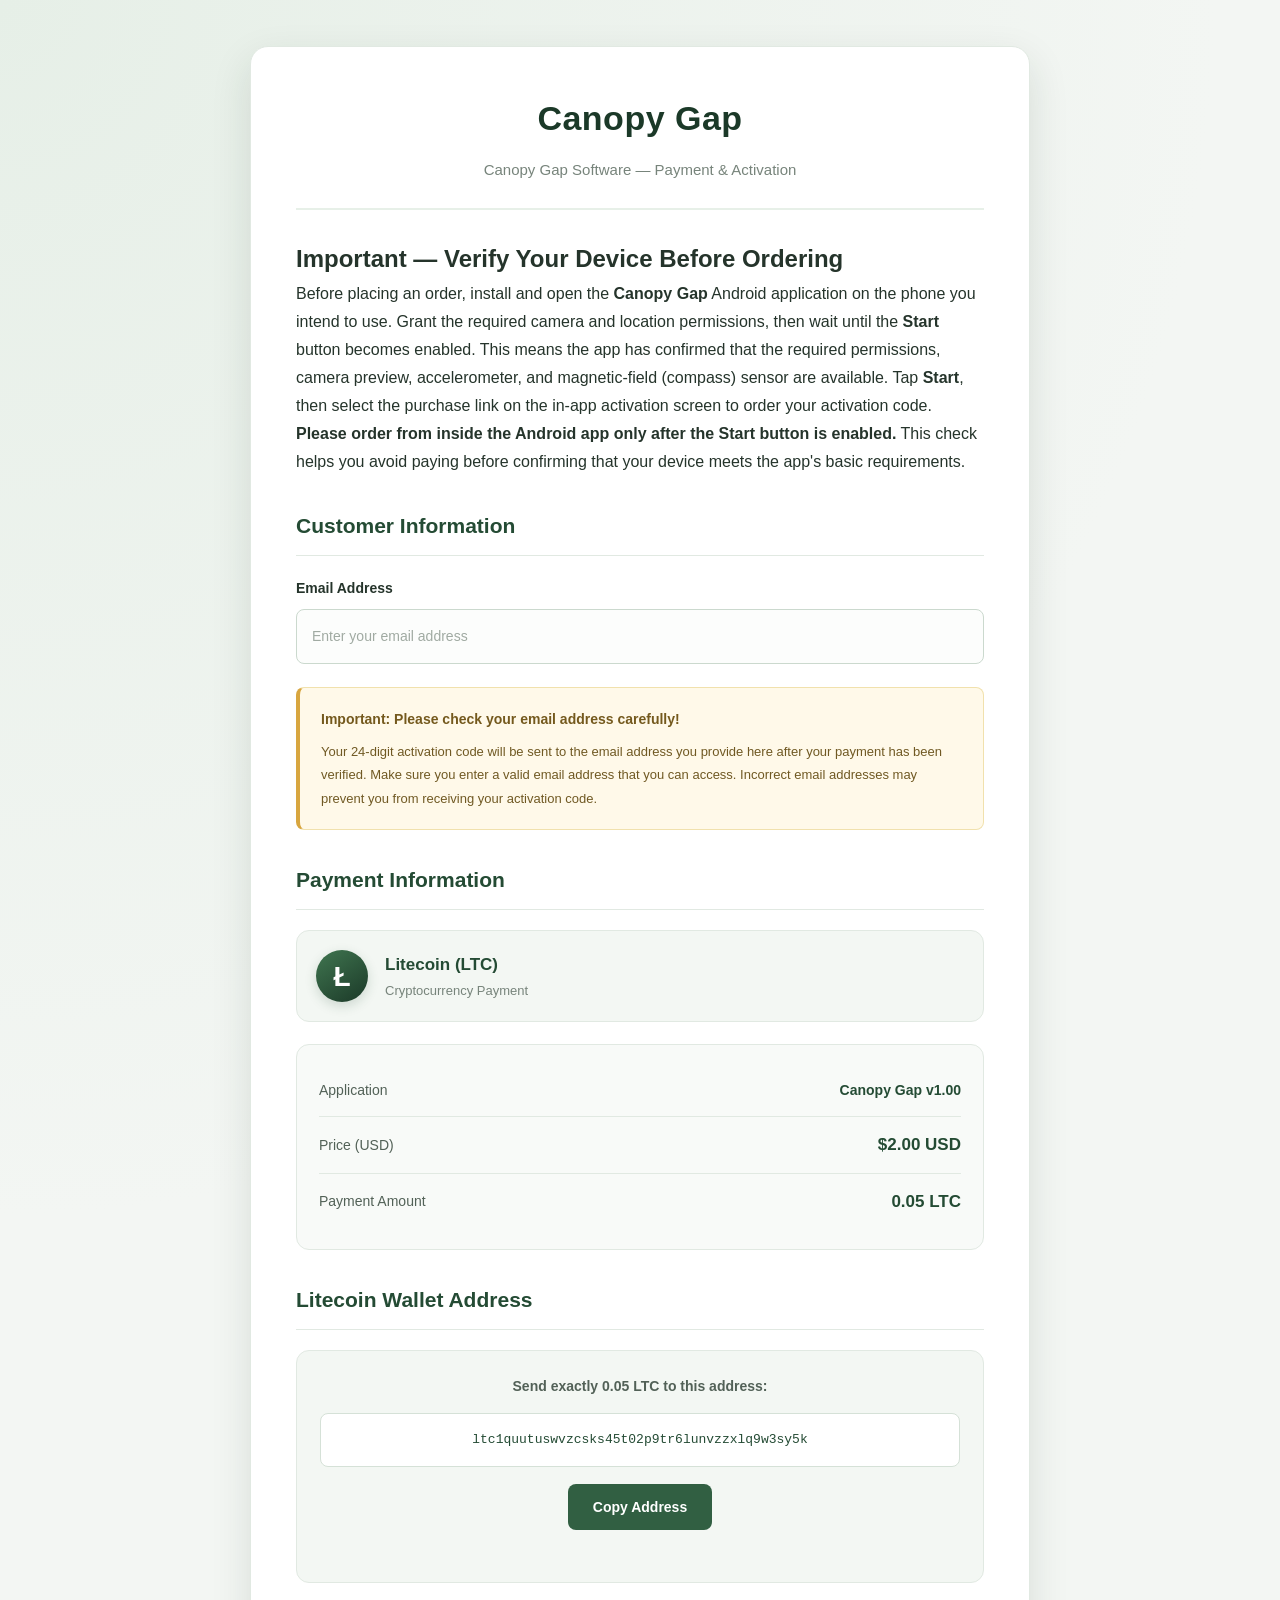
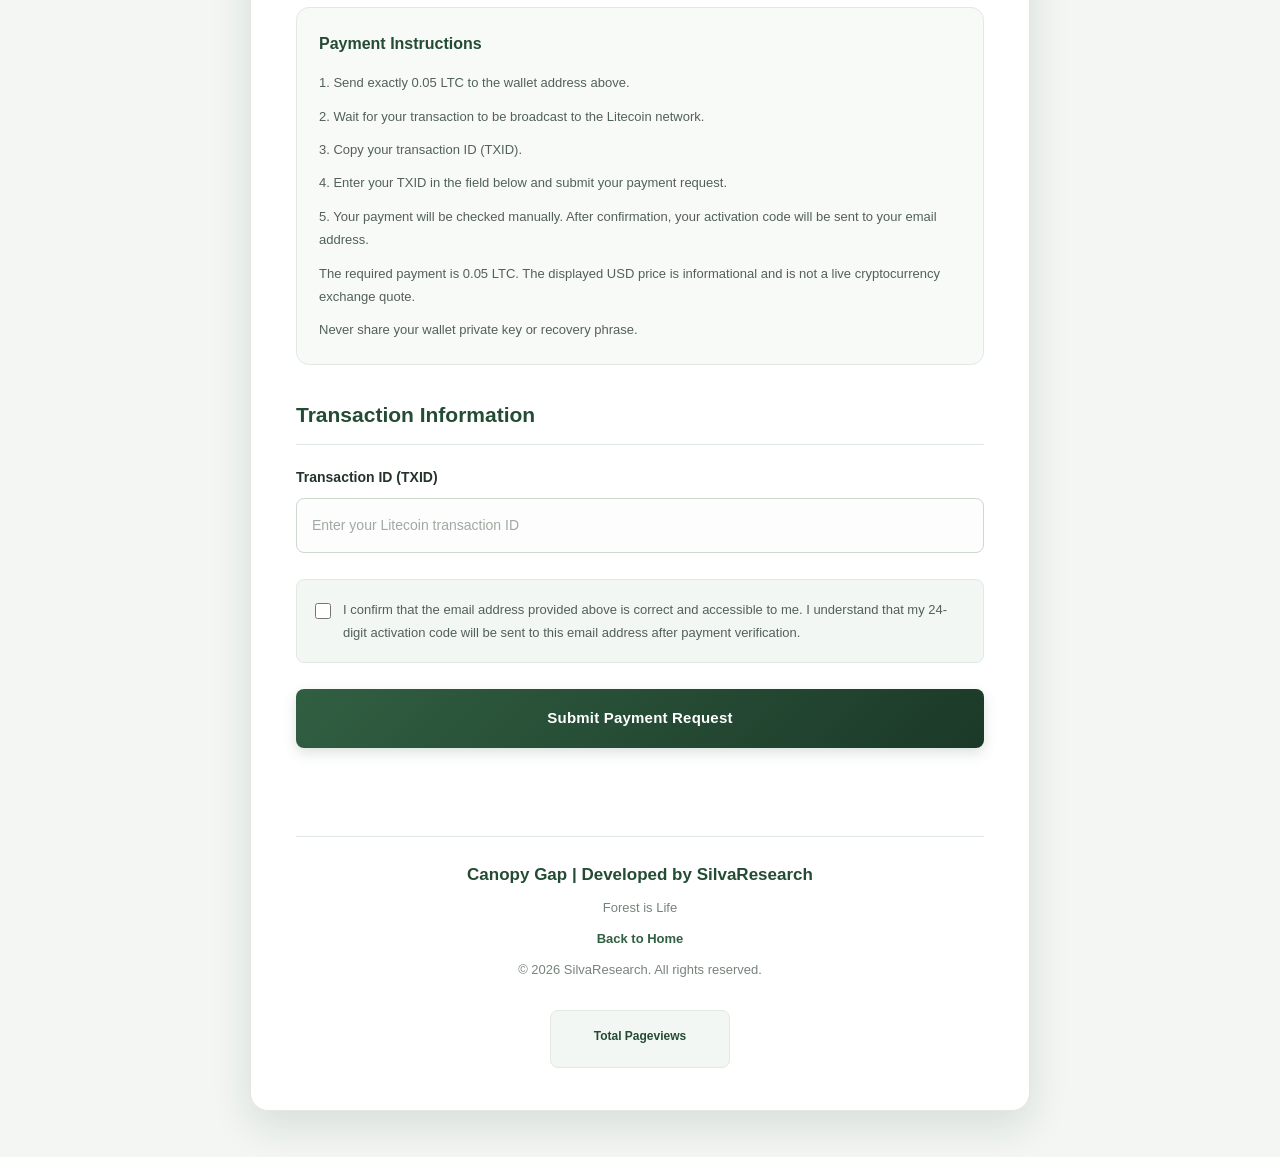
==== commit 5f7018ea: "Update purchase.html" ====
--- a/purchase.html
+++ b/purchase.html
@@ -7,7 +7,6 @@
 
     <meta name="viewport" content="width=device-width, initial-scale=1.0">
 
-    <!-- SEO -->
     <title>Purchase Canopy Gap | Payment &amp; Activation</title>
 
     <meta
@@ -16,46 +15,28 @@
 
     <meta name="author" content="SilvaResearch">
     <meta name="application-name" content="Canopy Gap">
-
-    <!-- Prevent Search Engine Indexing -->
     <meta name="robots" content="noindex, follow">
-
     <meta name="theme-color" content="#234331">
 
-
-    <!-- Open Graph -->
+    <link rel="canonical" href="https://silvaresearch.github.io/purchase.html">
+
     <meta property="og:type" content="website">
-
-    <meta
-        property="og:site_name"
-        content="Canopy Gap | SilvaResearch">
-
-    <meta
-        property="og:title"
-        content="Purchase Canopy Gap | Payment &amp; Activation">
+    <meta property="og:site_name" content="Canopy Gap | SilvaResearch">
+    <meta property="og:title" content="Purchase Canopy Gap | Payment &amp; Activation">
 
     <meta
         property="og:description"
         content="Payment instructions and activation-code request for the Canopy Gap Android application.">
 
-    <meta
-        property="og:url"
-        content="https://silvaresearch.github.io/purchase.html">
-
-
-    <!-- Twitter -->
+    <meta property="og:url" content="https://silvaresearch.github.io/purchase.html">
+
     <meta name="twitter:card" content="summary">
-
-    <meta
-        name="twitter:title"
-        content="Purchase Canopy Gap | Payment &amp; Activation">
+    <meta name="twitter:title" content="Purchase Canopy Gap | Payment &amp; Activation">
 
     <meta
         name="twitter:description"
         content="Purchase Canopy Gap and request your activation code by email.">
 
-
-    <!-- Stylesheet -->
     <link rel="stylesheet" href="./style.css">
 
 </head>
@@ -66,9 +47,7 @@
     <main class="purchase-container">
 
 
-        <!-- ================================= -->
-        <!-- Header                            -->
-        <!-- ================================= -->
+        <!-- Header -->
 
         <header class="purchase-header">
 
@@ -79,9 +58,42 @@
         </header>
 
 
-        <!-- ================================= -->
-        <!-- Purchase Form                     -->
-        <!-- ================================= -->
+        <!-- Device Compatibility Warning -->
+
+        <section
+            class="pre-order-warning"
+            role="note"
+            aria-labelledby="preOrderWarningTitle">
+
+            <h2 id="preOrderWarningTitle">
+                Important — Verify Your Device Before Ordering
+            </h2>
+
+            <p>
+                Before placing an order, install and open the
+                <strong>Canopy Gap</strong> Android application on the
+                phone you intend to use. Grant the required camera and
+                location permissions, then wait until the
+                <strong>Start</strong> button becomes enabled. This means
+                the app has confirmed that the required permissions,
+                camera preview, accelerometer, and magnetic-field
+                (compass) sensor are available. Tap
+                <strong>Start</strong>, then select the purchase link on
+                the in-app activation screen to order your activation
+                code.
+            </p>
+
+            <p class="pre-order-warning-note">
+                <strong>Please order from inside the Android app only
+                after the Start button is enabled.</strong> This check
+                helps you avoid paying before confirming that your device
+                meets the app's basic requirements.
+            </p>
+
+        </section>
+
+
+        <!-- Purchase Form -->
 
         <form
             id="purchaseForm"
@@ -110,8 +122,6 @@
                 type="hidden"
                 name="_autoresponse"
                 value="Thank you for submitting your Canopy Gap payment request. Your payment will be checked manually. Your 24-digit activation code will be sent to your email address after payment verification.">
-
-            <!-- Honeypot Spam Protection -->
 
             <input
                 type="text"
@@ -121,9 +131,7 @@
                 autocomplete="off">
 
 
-            <!-- ================================= -->
-            <!-- Order Information                -->
-            <!-- ================================= -->
+            <!-- Order Information -->
 
             <input
                 type="hidden"
@@ -151,9 +159,7 @@
                 value="ltc1quutuswvzcsks45t02p9tr6lunvzzxlq9w3sy5k">
 
 
-            <!-- ================================= -->
-            <!-- Customer Information             -->
-            <!-- ================================= -->
+            <!-- Customer Information -->
 
             <h2 class="purchase-section-title">
                 Customer Information
@@ -200,9 +206,7 @@
             </div>
 
 
-            <!-- ================================= -->
-            <!-- Payment Information               -->
-            <!-- ================================= -->
+            <!-- Payment Information -->
 
             <h2 class="purchase-section-title">
                 Payment Information
@@ -228,7 +232,7 @@
             </div>
 
 
-            <!-- Price Information -->
+            <!-- Price -->
 
             <div class="purchase-price-box">
 
@@ -265,9 +269,7 @@
             </div>
 
 
-            <!-- ================================= -->
-            <!-- Litecoin Wallet                   -->
-            <!-- ================================= -->
+            <!-- Wallet Address -->
 
             <h2 class="purchase-section-title">
                 Litecoin Wallet Address
@@ -312,9 +314,7 @@
             </div>
 
 
-            <!-- ================================= -->
-            <!-- Payment Instructions              -->
-            <!-- ================================= -->
+            <!-- Payment Instructions -->
 
             <div class="payment-note">
 
@@ -357,9 +357,7 @@
             </div>
 
 
-            <!-- ================================= -->
-            <!-- Transaction Information          -->
-            <!-- ================================= -->
+            <!-- Transaction Information -->
 
             <h2 class="purchase-section-title">
                 Transaction Information
@@ -388,9 +386,7 @@
             </div>
 
 
-            <!-- ================================= -->
-            <!-- Email Confirmation               -->
-            <!-- ================================= -->
+            <!-- Email Confirmation -->
 
             <div class="confirmation-box">
 
@@ -413,9 +409,7 @@
             </div>
 
 
-            <!-- ================================= -->
-            <!-- Submit Button                    -->
-            <!-- ================================= -->
+            <!-- Submit Button -->
 
             <button
                 type="submit"
@@ -440,19 +434,13 @@
         </form>
 
 
-        <!-- ================================= -->
-        <!-- Footer                            -->
-        <!-- ================================= -->
+        <!-- Footer -->
 
         <footer class="purchase-footer">
 
-            <p>
-                Canopy Gap | Developed by SilvaResearch
-            </p>
-
-            <p>
-                Forest is Life
-            </p>
+            <p>Canopy Gap | Developed by SilvaResearch</p>
+
+            <p>Forest is Life</p>
 
             <p>
 
@@ -489,10 +477,7 @@
     </main>
 
 
-
-    <!-- ================================= -->
-    <!-- Copy Litecoin Wallet Address      -->
-    <!-- ================================= -->
+    <!-- Copy Litecoin Wallet Address -->
 
     <script>
 
@@ -507,7 +492,6 @@
 
             const status = document.getElementById("copyStatus");
 
-
             try {
 
                 await navigator.clipboard.writeText(address);
@@ -540,9 +524,8 @@
         });
 
 
-        // =================================
+
         // Submission Confirmation
-        // =================================
 
         const urlParameters =
             new URLSearchParams(window.location.search);
@@ -571,10 +554,7 @@
     </script>
 
 
-
-    <!-- ================================= -->
-    <!-- GoatCounter Visitor Counter       -->
-    <!-- ================================= -->
+    <!-- GoatCounter Visitor Counter -->
 
     <script>
 
@@ -622,9 +602,7 @@
     </script>
 
 
-    <!-- ================================= -->
-    <!-- GoatCounter Analytics             -->
-    <!-- ================================= -->
+    <!-- GoatCounter Analytics -->
 
     <script
         data-goatcounter="https://silvaresearch.goatcounter.com/count"
--- a/style.css
+++ b/style.css
@@ -10,7 +10,6 @@
 ===================================================== */
 
 :root {
-
     --green-950: #142d20;
     --green-900: #1b3928;
     --green-800: #244b34;
@@ -54,72 +53,42 @@
 ===================================================== */
 
 * {
-
     margin: 0;
     padding: 0;
-
     box-sizing: border-box;
-
-}
-
+}
 
 html {
-
     scroll-behavior: smooth;
-
     scroll-padding-top: 25px;
-
-}
-
+}
 
 body {
-
-    font-family:
-        Arial,
-        Helvetica,
-        sans-serif;
-
+    font-family: Arial, Helvetica, sans-serif;
     background: var(--background);
-
     color: var(--text-dark);
-
     line-height: 1.75;
-
     -webkit-font-smoothing: antialiased;
-
-}
-
+}
 
 img {
-
     max-width: 100%;
-
-}
-
+}
 
 button,
 input {
-
     font: inherit;
-
-}
-
+}
 
 a {
-
     -webkit-tap-highlight-color: transparent;
-
-}
-
+}
 
 a:focus-visible,
 button:focus-visible,
 input:focus-visible {
-
     outline: 3px solid rgba(85, 138, 98, 0.35);
-
     outline-offset: 3px;
-
 }
 
 
@@ -128,27 +97,18 @@
 ===================================================== */
 
 .hero {
-
     width: 100%;
-
     min-height: 340px;
 
-    background-image:
-        url("./images/header.jpg");
-
+    background-image: url("./images/header.jpg");
     background-size: cover;
-
     background-position: center;
-
     background-repeat: no-repeat;
 
     position: relative;
-
-}
-
+}
 
 .hero-overlay {
-
     min-height: 340px;
 
     background:
@@ -160,74 +120,44 @@
         );
 
     display: flex;
-
     align-items: center;
-
     justify-content: center;
 
     text-align: center;
-
     padding: 45px 20px;
-
-}
-
+}
 
 .hero-content {
-
     max-width: 850px;
-
     color: var(--white);
-
     animation: fadeIn 0.8s ease;
-
-}
-
+}
 
 .hero-content h1 {
-
     color: var(--white);
-
     font-size: clamp(36px, 5vw, 54px);
-
-    font-weight: 700;
-
+    font-weight: 700;
     letter-spacing: 2px;
-
     margin-bottom: 14px;
-
     line-height: 1.2;
 
     text-shadow:
         0 3px 15px rgba(0, 0, 0, 0.3);
-
-}
-
+}
 
 .hero-content p {
-
     font-size: 17px;
-
     letter-spacing: 0.4px;
-
     color: rgba(255, 255, 255, 0.92);
-
     margin-bottom: 7px;
-
-}
-
+}
 
 .hero-content p:last-child {
-
     margin-top: 16px;
-
     color: var(--gold);
-
     font-size: 14px;
-
     font-weight: 600;
-
     letter-spacing: 1px;
-
 }
 
 
@@ -236,21 +166,15 @@
 ===================================================== */
 
 .page-container {
-
     max-width: 1250px;
-
     margin: 45px auto;
-
     padding: 0 25px;
 
     display: grid;
-
     grid-template-columns: 245px minmax(0, 1fr);
-
     gap: 28px;
 
     align-items: start;
-
 }
 
 
@@ -259,111 +183,77 @@
 ===================================================== */
 
 .sidebar {
-
     width: 100%;
 
     background: var(--white);
-
     padding: 25px 20px;
 
     border: 1px solid var(--border);
-
     border-radius: var(--radius-md);
 
     box-shadow: var(--shadow-sm);
 
     position: sticky;
-
     top: 20px;
-
-}
-
+}
 
 .sidebar h3 {
-
     color: var(--green-800);
-
     font-size: 19px;
-
-    font-weight: 700;
-
+    font-weight: 700;
     margin-bottom: 18px;
-
     padding-bottom: 13px;
 
     border-bottom: 2px solid var(--green-100);
-
-}
-
+}
 
 .sidebar nav {
-
     display: flex;
-
     flex-direction: column;
-
     gap: 7px;
-
-}
-
+}
 
 .sidebar nav a {
-
     display: block;
 
     color: var(--text-medium);
-
     text-decoration: none;
 
     font-size: 14px;
-
     font-weight: 600;
 
     padding: 11px 13px;
-
     border-radius: var(--radius-sm);
 
     transition: var(--transition);
 
     border-left: 3px solid transparent;
-
-}
-
+}
 
 .sidebar nav a:hover {
-
     background: var(--green-50);
-
     color: var(--green-700);
 
     border-left-color: var(--green-600);
 
     transform: translateX(3px);
-
 }
 
 
 /* Purchase Navigation */
 
 .sidebar nav a[href="./purchase.html"] {
-
     margin-top: 8px;
 
     background: var(--green-700);
-
     color: var(--white);
 
     border-left: 3px solid var(--gold);
-
-}
-
+}
 
 .sidebar nav a[href="./purchase.html"]:hover {
-
     background: var(--green-900);
-
     color: var(--white);
-
 }
 
 
@@ -372,24 +262,16 @@
 ===================================================== */
 
 .main-content {
-
     flex: 1;
-
     min-width: 0;
-
-}
-
+}
 
 .content-section {
-
     background: var(--white);
-
     padding: 34px;
-
     margin-bottom: 28px;
 
     border: 1px solid var(--border);
-
     border-radius: var(--radius-md);
 
     box-shadow: var(--shadow-sm);
@@ -397,81 +279,52 @@
     scroll-margin-top: 25px;
 
     transition: box-shadow var(--transition);
-
-}
-
+}
 
 .content-section:hover {
-
     box-shadow: var(--shadow-md);
-
-}
-
+}
 
 .content-section h2 {
-
     color: var(--green-800);
-
     font-size: 25px;
-
-    font-weight: 700;
-
+    font-weight: 700;
     line-height: 1.4;
 
     margin-bottom: 20px;
-
     padding-bottom: 13px;
 
     border-bottom: 2px solid var(--green-100);
 
     position: relative;
-
-}
-
+}
 
 .content-section h2::after {
-
     content: "";
 
     position: absolute;
-
     left: 0;
-
     bottom: -2px;
 
     width: 65px;
-
     height: 2px;
 
     background: var(--green-600);
-
-}
-
+}
 
 .content-section p {
-
     color: var(--text-medium);
-
     font-size: 15px;
-
     margin-bottom: 16px;
-
     text-align: justify;
-
-}
-
+}
 
 .content-section p:last-child {
-
     margin-bottom: 0;
-
-}
-
+}
 
 .content-section strong {
-
     color: var(--green-800);
-
 }
 
 
@@ -480,74 +333,48 @@
 ===================================================== */
 
 .image-gallery {
-
     display: grid;
-
-    grid-template-columns:
-        repeat(2, minmax(0, 1fr));
-
+    grid-template-columns: repeat(2, minmax(0, 1fr));
     gap: 22px;
-
     margin-top: 28px;
-
-}
-
+}
 
 .image-gallery figure {
-
     background: var(--green-50);
 
     border: 1px solid var(--border);
-
     border-radius: var(--radius-md);
 
     overflow: hidden;
-
     text-align: center;
 
     transition: var(--transition);
-
-}
-
+}
 
 .image-gallery figure:hover {
-
     transform: translateY(-5px);
-
     box-shadow: var(--shadow-md);
-
-}
-
+}
 
 .image-gallery img {
-
     width: 100%;
-
     height: 270px;
 
     display: block;
-
     object-fit: contain;
 
     background: #eef2ee;
-
     padding: 8px;
-
-}
-
+}
 
 .image-gallery figcaption {
-
     padding: 14px 12px;
 
     color: var(--green-800);
-
     font-size: 14px;
-
     font-weight: 600;
 
     border-top: 1px solid var(--border);
-
 }
 
 
@@ -556,19 +383,12 @@
 ===================================================== */
 
 .feature-grid {
-
     display: grid;
-
-    grid-template-columns:
-        repeat(2, minmax(0, 1fr));
-
+    grid-template-columns: repeat(2, minmax(0, 1fr));
     gap: 18px;
-
-}
-
+}
 
 .feature-card {
-
     background:
         linear-gradient(
             145deg,
@@ -579,50 +399,31 @@
     padding: 24px;
 
     border: 1px solid #e3ece4;
-
     border-left: 4px solid var(--green-600);
 
     border-radius: var(--radius-sm);
 
     transition: var(--transition);
-
-}
-
+}
 
 .feature-card:hover {
-
     transform: translateY(-4px);
-
     box-shadow: var(--shadow-md);
-
     border-left-color: var(--gold);
-
-}
-
+}
 
 .feature-card h3 {
-
     color: var(--green-800);
-
     font-size: 17px;
-
-    font-weight: 700;
-
+    font-weight: 700;
     margin-bottom: 10px;
-
-}
-
+}
 
 .feature-card p {
-
     color: var(--text-medium);
-
     font-size: 14px;
-
     line-height: 1.7;
-
     margin-bottom: 0;
-
 }
 
 
@@ -631,42 +432,25 @@
 ===================================================== */
 
 .workflow-list {
-
     padding-left: 25px;
-
     color: var(--text-medium);
-
     counter-reset: workflow;
-
-}
-
+}
 
 .workflow-list li {
-
     padding-left: 8px;
-
     margin-bottom: 15px;
-
     font-size: 15px;
-
     line-height: 1.8;
-
-}
-
+}
 
 .workflow-list li::marker {
-
     color: var(--green-600);
-
-    font-weight: 700;
-
-}
-
+    font-weight: 700;
+}
 
 .workflow-list li:last-child {
-
     margin-bottom: 0;
-
 }
 
 
@@ -675,7 +459,6 @@
 ===================================================== */
 
 .download-section {
-
     background:
         linear-gradient(
             145deg,
@@ -684,43 +467,29 @@
         );
 
     padding: 45px 35px;
-
     margin-bottom: 28px;
 
     border: 1px solid #dce9dd;
-
     border-radius: var(--radius-lg);
 
     text-align: center;
 
     box-shadow: var(--shadow-sm);
-
-}
-
+}
 
 .download-section h2 {
-
     color: var(--green-900);
-
     font-size: 29px;
-
-    font-weight: 700;
-
+    font-weight: 700;
     margin-bottom: 15px;
-
-}
-
+}
 
 .download-description {
-
     max-width: 680px;
-
     margin: 0 auto 25px;
 
     color: var(--text-medium);
-
     font-size: 15px;
-
 }
 
 
@@ -729,60 +498,40 @@
 ===================================================== */
 
 .app-details {
-
     display: flex;
-
     justify-content: center;
-
     align-items: stretch;
 
     gap: 15px;
-
     flex-wrap: wrap;
 
     margin: 30px 0;
-
-}
-
+}
 
 .detail-item {
-
     min-width: 125px;
 
     display: flex;
-
     flex-direction: column;
-
     justify-content: center;
 
     gap: 5px;
-
     padding: 15px 20px;
 
     background: rgba(255, 255, 255, 0.8);
 
     border: 1px solid #dce8dd;
-
     border-radius: var(--radius-sm);
-
-}
-
+}
 
 .detail-item span {
-
     color: var(--text-light);
-
     font-size: 13px;
-
-}
-
+}
 
 .detail-item strong {
-
     color: var(--green-800);
-
     font-size: 16px;
-
 }
 
 
@@ -791,7 +540,6 @@
 ===================================================== */
 
 .download-button {
-
     display: inline-block;
 
     background:
@@ -806,15 +554,11 @@
     padding: 15px 42px;
 
     border: 1px solid var(--green-700);
-
     border-radius: 8px;
 
     text-decoration: none;
-
-    font-weight: 700;
-
+    font-weight: 700;
     font-size: 16px;
-
     letter-spacing: 0.3px;
 
     margin: 10px 0 35px;
@@ -823,12 +567,9 @@
         0 5px 15px rgba(36, 75, 52, 0.18);
 
     transition: var(--transition);
-
-}
-
+}
 
 .download-button:hover {
-
     background:
         linear-gradient(
             135deg,
@@ -840,14 +581,10 @@
 
     box-shadow:
         0 9px 22px rgba(36, 75, 52, 0.25);
-
-}
-
+}
 
 .download-button:active {
-
     transform: translateY(0);
-
 }
 
 
@@ -856,99 +593,64 @@
 ===================================================== */
 
 .activation-guide {
-
     max-width: 720px;
-
     margin: 15px auto 0;
-
     padding: 28px 30px;
 
     background: var(--white);
 
     border: 1px solid var(--border);
-
     border-radius: var(--radius-md);
 
     text-align: left;
 
     box-shadow: var(--shadow-sm);
-
-}
-
+}
 
 .activation-guide h3 {
-
     color: var(--green-800);
-
     font-size: 20px;
-
     font-weight: 700;
 
     margin-bottom: 17px;
-
     padding-bottom: 12px;
 
     border-bottom: 1px solid var(--border);
-
-}
-
+}
 
 .activation-guide ol {
-
     padding-left: 23px;
-
     line-height: 1.9;
-
     color: var(--text-medium);
-
-}
-
+}
 
 .activation-guide li {
-
     padding-left: 4px;
-
     margin-bottom: 10px;
-
     font-size: 14px;
-
-}
-
+}
 
 .activation-guide li::marker {
-
     color: var(--green-600);
-
-    font-weight: 700;
-
-}
-
+    font-weight: 700;
+}
 
 .activation-guide a {
-
     display: inline-block;
 
     color: var(--green-700);
-
-    font-weight: 700;
-
+    font-weight: 700;
     text-decoration: none;
 
     margin-top: 7px;
-
     border-bottom: 1px solid transparent;
 
     transition: var(--transition);
-
-}
-
+}
 
 .activation-guide a:hover {
-
     color: var(--green-950);
-
     border-bottom-color: var(--green-700);
-
 }
 
 
@@ -957,39 +659,25 @@
 ===================================================== */
 
 .site-footer {
-
     text-align: center;
 
     padding: 30px 15px;
-
     margin-top: 15px;
 
     color: var(--text-light);
-
     font-size: 13px;
-
     line-height: 1.8;
-
-}
-
+}
 
 .site-footer p {
-
     margin-bottom: 5px;
-
-}
-
+}
 
 .site-footer p:first-child {
-
     color: var(--green-800);
-
     font-size: 17px;
-
-    font-weight: 700;
-
+    font-weight: 700;
     margin-bottom: 3px;
-
 }
 
 
@@ -998,7 +686,6 @@
 ===================================================== */
 
 body:has(.purchase-container) {
-
     min-height: 100vh;
 
     background:
@@ -1010,7 +697,6 @@
         var(--background);
 
     padding: 1px 0;
-
 }
 
 
@@ -1019,21 +705,16 @@
 ===================================================== */
 
 .purchase-container {
-
     max-width: 780px;
-
     margin: 45px auto;
-
     padding: 42px 45px;
 
     background: var(--white);
 
     border: 1px solid var(--border);
-
     border-radius: var(--radius-lg);
 
     box-shadow: var(--shadow-lg);
-
 }
 
 
@@ -1042,39 +723,25 @@
 ===================================================== */
 
 .purchase-header {
-
     text-align: center;
 
     padding-bottom: 25px;
-
     margin-bottom: 28px;
 
     border-bottom: 2px solid var(--green-100);
-
-}
-
+}
 
 .purchase-header h1 {
-
     color: var(--green-900);
-
     font-size: 34px;
-
-    font-weight: 700;
-
+    font-weight: 700;
     letter-spacing: 0.5px;
-
     margin-bottom: 8px;
-
-}
-
+}
 
 .purchase-header p {
-
     color: var(--text-light);
-
     font-size: 15px;
-
 }
 
 
@@ -1083,19 +750,14 @@
 ===================================================== */
 
 .purchase-section-title {
-
     color: var(--green-800);
-
     font-size: 21px;
-
     font-weight: 700;
 
     margin: 32px 0 20px;
-
     padding-bottom: 10px;
 
     border-bottom: 1px solid var(--border);
-
 }
 
 
@@ -1104,77 +766,53 @@
 ===================================================== */
 
 .purchase-form-group {
-
     margin-bottom: 23px;
-
-}
-
+}
 
 .purchase-form-group label {
-
     display: block;
 
     color: var(--text-dark);
-
     font-size: 14px;
-
     font-weight: 700;
 
     margin-bottom: 9px;
-
-}
-
+}
 
 .purchase-form-group input {
-
     display: block;
-
     width: 100%;
 
     padding: 14px 15px;
 
     border: 1px solid #cbd9ce;
-
     border-radius: var(--radius-sm);
 
     color: var(--text-dark);
 
     font-size: 14px;
-
     font-family: Arial, Helvetica, sans-serif;
 
     outline: none;
-
     background: #fcfdfc;
 
     transition: var(--transition);
-
-}
-
+}
 
 .purchase-form-group input::placeholder {
-
     color: #a0aaa2;
-
-}
-
+}
 
 .purchase-form-group input:hover {
-
     border-color: #9cb9a0;
-
-}
-
+}
 
 .purchase-form-group input:focus {
-
     border-color: var(--green-600);
-
     background: var(--white);
 
     box-shadow:
         0 0 0 4px rgba(64, 118, 80, 0.10);
-
 }
 
 
@@ -1183,45 +821,32 @@
 ===================================================== */
 
 .email-warning {
-
     background: #fff9e9;
 
     border: 1px solid #f1e1ad;
-
     border-left: 4px solid #d8a63f;
 
     padding: 19px 21px;
-
     margin: 22px 0;
 
     border-radius: var(--radius-sm);
 
     color: #705923;
-
-}
-
+}
 
 .email-warning strong {
-
     display: block;
 
     font-size: 14px;
-
     margin-bottom: 9px;
 
     color: #74591d;
-
-}
-
+}
 
 .email-warning p {
-
     margin-bottom: 0;
-
     font-size: 13px;
-
     line-height: 1.8;
-
 }
 
 
@@ -1230,11 +855,8 @@
 ===================================================== */
 
 .payment-method {
-
     display: flex;
-
     align-items: center;
-
     gap: 17px;
 
     padding: 19px;
@@ -1242,24 +864,17 @@
     background: var(--green-50);
 
     border: 1px solid var(--border);
-
     border-radius: var(--radius-md);
 
     margin-bottom: 22px;
-
-}
-
+}
 
 .litecoin-symbol {
-
     width: 52px;
-
     height: 52px;
 
     display: flex;
-
     align-items: center;
-
     justify-content: center;
 
     flex-shrink: 0;
@@ -1276,38 +891,25 @@
     border-radius: 50%;
 
     font-size: 28px;
-
     font-weight: 700;
 
     box-shadow:
         0 4px 12px rgba(36, 75, 52, 0.18);
-
-}
-
+}
 
 .payment-method strong,
 .payment-method small {
-
     display: block;
-
-}
-
+}
 
 .payment-method strong {
-
     color: var(--green-800);
-
     font-size: 17px;
-
-}
-
+}
 
 .payment-method small {
-
     color: var(--text-light);
-
     font-size: 13px;
-
 }
 
 
@@ -1316,24 +918,17 @@
 ===================================================== */
 
 .purchase-price-box {
-
     padding: 20px 22px;
 
     background: #f8faf8;
 
     border: 1px solid var(--border);
-
     border-radius: var(--radius-md);
-
-}
-
+}
 
 .purchase-price-row {
-
     display: flex;
-
     justify-content: space-between;
-
     align-items: center;
 
     gap: 15px;
@@ -1341,43 +936,26 @@
     padding: 13px 0;
 
     border-bottom: 1px solid var(--border);
-
-}
-
+}
 
 .purchase-price-row:last-child {
-
     border-bottom: none;
-
-}
-
+}
 
 .purchase-price-row span {
-
     color: var(--text-medium);
-
     font-size: 14px;
-
-}
-
+}
 
 .purchase-price-row strong {
-
     color: var(--green-800);
-
     text-align: right;
-
     font-size: 14px;
-
-}
-
+}
 
 .purchase-price-main {
-
     font-size: 17px !important;
-
-    font-weight: 700;
-
+    font-weight: 700;
 }
 
 
@@ -1386,35 +964,24 @@
 ===================================================== */
 
 .wallet-box {
-
     padding: 23px;
 
     background: var(--green-50);
 
     border: 1px solid var(--border);
-
     border-radius: var(--radius-md);
 
     text-align: center;
-
-}
-
+}
 
 .wallet-label {
-
     color: var(--text-medium);
-
     font-size: 14px;
-
     font-weight: 600;
-
     margin-bottom: 14px;
-
-}
-
+}
 
 .wallet-address {
-
     display: block;
 
     padding: 15px;
@@ -1422,23 +989,18 @@
     background: var(--white);
 
     border: 1px solid #d5e1d7;
-
     border-radius: var(--radius-sm);
 
     color: var(--green-800);
 
     font-family: Consolas, monospace;
-
     font-size: 13px;
-
     line-height: 1.7;
 
     overflow-wrap: anywhere;
-
     word-break: break-word;
 
     user-select: all;
-
 }
 
 
@@ -1447,60 +1009,42 @@
 ===================================================== */
 
 .copy-button {
-
     margin-top: 17px;
 
     padding: 11px 25px;
 
     border: none;
-
     border-radius: var(--radius-sm);
 
     background: var(--green-700);
-
     color: var(--white);
 
     font-weight: 700;
-
     font-size: 14px;
 
     cursor: pointer;
 
     transition: var(--transition);
-
-}
-
+}
 
 .copy-button:hover {
-
     background: var(--green-900);
-
     transform: translateY(-2px);
-
-}
-
+}
 
 .copy-button:active {
-
     transform: translateY(0);
-
-}
-
+}
 
 .copy-status {
-
     display: block;
 
     min-height: 20px;
-
     margin-top: 9px;
 
     color: var(--green-700);
-
     font-size: 13px;
-
     font-weight: 600;
-
 }
 
 
@@ -1509,50 +1053,34 @@
 ===================================================== */
 
 .payment-note {
-
     margin-top: 24px;
-
     padding: 22px;
 
     background: #f8faf8;
 
     border: 1px solid var(--border);
-
     border-radius: var(--radius-md);
 
     color: var(--text-medium);
-
-}
-
+}
 
 .payment-note strong {
-
     display: block;
 
     color: var(--green-800);
-
     font-size: 16px;
 
     margin-bottom: 13px;
-
-}
-
+}
 
 .payment-note p {
-
     margin-bottom: 10px;
-
     font-size: 13px;
-
     line-height: 1.8;
-
-}
-
+}
 
 .payment-note p:last-child {
-
     margin-bottom: 0;
-
 }
 
 
@@ -1561,32 +1089,23 @@
 ===================================================== */
 
 .confirmation-box {
-
     display: flex;
-
     align-items: flex-start;
-
     gap: 12px;
 
     margin: 26px 0;
-
     padding: 18px;
 
     background: var(--green-50);
 
     border: 1px solid var(--border);
-
     border-radius: var(--radius-sm);
-
-}
-
+}
 
 .confirmation-box input {
-
     margin-top: 5px;
 
     width: 16px;
-
     height: 16px;
 
     flex-shrink: 0;
@@ -1594,20 +1113,13 @@
     accent-color: var(--green-700);
 
     cursor: pointer;
-
-}
-
+}
 
 .confirmation-box label {
-
     color: var(--text-medium);
-
     font-size: 13px;
-
     line-height: 1.8;
-
     cursor: pointer;
-
 }
 
 
@@ -1616,17 +1128,14 @@
 ===================================================== */
 
 .form-honey {
-
     position: absolute !important;
 
     left: -9999px !important;
 
     width: 1px !important;
-
     height: 1px !important;
 
     overflow: hidden !important;
-
 }
 
 
@@ -1635,15 +1144,12 @@
 ===================================================== */
 
 .purchase-submit-button {
-
     display: block;
-
     width: 100%;
 
     padding: 16px;
 
     border: none;
-
     border-radius: var(--radius-sm);
 
     background:
@@ -1656,9 +1162,7 @@
     color: var(--white);
 
     font-size: 15px;
-
-    font-weight: 700;
-
+    font-weight: 700;
     letter-spacing: 0.2px;
 
     cursor: pointer;
@@ -1667,12 +1171,9 @@
         0 5px 14px rgba(36, 75, 52, 0.16);
 
     transition: var(--transition);
-
-}
-
+}
 
 .purchase-submit-button:hover {
-
     background:
         linear-gradient(
             135deg,
@@ -1684,14 +1185,10 @@
 
     box-shadow:
         0 9px 20px rgba(36, 75, 52, 0.22);
-
-}
-
+}
 
 .purchase-submit-button:active {
-
     transform: translateY(0);
-
 }
 
 
@@ -1700,35 +1197,23 @@
 ===================================================== */
 
 .purchase-message {
-
     margin-top: 20px;
-
     padding: 15px 17px;
 
     border-radius: var(--radius-sm);
 
     font-size: 13px;
-
     line-height: 1.8;
-
-}
-
+}
 
 .purchase-message:empty {
-
     display: none;
-
-}
-
+}
 
 .purchase-message.success {
-
     background: #edf7ee;
-
     border: 1px solid #c9e2cc;
-
     color: #285c35;
-
 }
 
 
@@ -1737,9 +1222,7 @@
 ===================================================== */
 
 .purchase-footer {
-
     margin-top: 38px;
-
     padding-top: 23px;
 
     border-top: 1px solid var(--border);
@@ -1747,51 +1230,32 @@
     text-align: center;
 
     color: var(--text-light);
-
     font-size: 13px;
-
-}
-
+}
 
 .purchase-footer p {
-
     margin-bottom: 8px;
-
-}
-
+}
 
 .purchase-footer p:first-child {
-
     color: var(--green-800);
-
     font-size: 17px;
-
-    font-weight: 700;
-
-}
-
+    font-weight: 700;
+}
 
 .purchase-footer a {
-
     display: inline-block;
 
     color: var(--green-700);
-
-    font-weight: 700;
-
+    font-weight: 700;
     text-decoration: none;
 
     transition: var(--transition);
-
-}
-
+}
 
 .purchase-footer a:hover {
-
     color: var(--green-950);
-
     text-decoration: underline;
-
 }
 
 
@@ -1800,9 +1264,7 @@
 ===================================================== */
 
 .visitor-counter {
-
     margin-top: 22px;
-
     padding: 15px;
 
     display: inline-block;
@@ -1812,31 +1274,21 @@
     background: var(--green-50);
 
     border: 1px solid var(--border);
-
     border-radius: var(--radius-sm);
-
-}
-
+}
 
 .visitor-counter strong {
-
     display: block;
 
     color: var(--green-800);
-
     font-size: 12px;
 
     margin-bottom: 5px;
-
-}
-
+}
 
 .visitor-counter div {
-
     color: var(--text-medium);
-
     font-size: 13px;
-
 }
 
 
@@ -1845,23 +1297,15 @@
 ===================================================== */
 
 @keyframes fadeIn {
-
     from {
-
         opacity: 0;
-
         transform: translateY(12px);
-
     }
 
     to {
-
         opacity: 1;
-
         transform: translateY(0);
-
-    }
-
+    }
 }
 
 
@@ -1871,78 +1315,46 @@
 
 @media (max-width: 900px) {
 
-
     .page-container {
-
         grid-template-columns: 1fr;
-
         gap: 22px;
-
         margin: 28px auto;
-
-    }
-
+    }
 
     .sidebar {
-
         position: static;
-
         padding: 20px;
-
-    }
-
+    }
 
     .sidebar h3 {
-
         margin-bottom: 13px;
-
-    }
-
+    }
 
     .sidebar nav {
-
         display: grid;
-
-        grid-template-columns:
-            repeat(3, minmax(0, 1fr));
-
+        grid-template-columns: repeat(3, minmax(0, 1fr));
         gap: 8px;
-
-    }
-
+    }
 
     .sidebar nav a {
-
         text-align: center;
-
         padding: 10px 8px;
 
         border-left: none;
-
         border-bottom: 3px solid transparent;
-
-    }
-
+    }
 
     .sidebar nav a:hover {
-
         transform: translateY(-2px);
 
         border-left: none;
-
         border-bottom-color: var(--green-600);
-
-    }
-
+    }
 
     .sidebar nav a[href="./purchase.html"] {
-
         border-left: none;
-
         border-bottom: 3px solid var(--gold);
-
-    }
-
+    }
 
 }
 
@@ -1953,410 +1365,242 @@
 
 @media (max-width: 600px) {
 
-
     body {
-
         font-size: 14px;
-
-    }
-
+    }
 
     /* Header */
 
     .hero,
     .hero-overlay {
-
         min-height: 245px;
-
-    }
-
+    }
 
     .hero-overlay {
-
         padding: 30px 18px;
-
-    }
-
+    }
 
     .hero-content h1 {
-
         font-size: 34px;
-
         letter-spacing: 1px;
-
-    }
-
+    }
 
     .hero-content p {
-
         font-size: 14px;
-
         line-height: 1.7;
-
-    }
-
+    }
 
     .hero-content p:last-child {
-
         font-size: 12px;
-
-    }
-
+    }
 
     /* Main Layout */
 
     .page-container {
-
         margin: 20px auto;
-
         padding: 0 13px;
-
         gap: 17px;
-
-    }
-
+    }
 
     /* Sidebar */
 
     .sidebar {
-
         padding: 17px 14px;
-
-    }
-
+    }
 
     .sidebar h3 {
-
         font-size: 17px;
-
         text-align: center;
-
-    }
-
+    }
 
     .sidebar nav {
-
-        grid-template-columns:
-            repeat(2, minmax(0, 1fr));
-
+        grid-template-columns: repeat(2, minmax(0, 1fr));
         gap: 6px;
-
-    }
-
+    }
 
     .sidebar nav a {
-
         font-size: 12px;
-
         padding: 9px 6px;
-
-    }
-
+    }
 
     /* Content */
 
     .content-section {
-
         padding: 23px 18px;
-
         margin-bottom: 18px;
-
-    }
-
+    }
 
     .content-section h2 {
-
         font-size: 21px;
-
         margin-bottom: 16px;
-
-    }
-
+    }
 
     .content-section p {
-
         font-size: 14px;
-
         text-align: left;
-
-    }
-
+    }
 
     /* Images */
 
     .image-gallery {
-
         grid-template-columns: 1fr;
-
         gap: 16px;
-
-    }
-
+    }
 
     .image-gallery img {
-
         height: 235px;
-
-    }
-
+    }
 
     /* Features */
 
     .feature-grid {
-
         grid-template-columns: 1fr;
-
         gap: 13px;
-
-    }
-
+    }
 
     .feature-card {
-
         padding: 20px;
-
-    }
-
+    }
 
     /* Workflow */
 
     .workflow-list {
-
         padding-left: 22px;
-
-    }
-
+    }
 
     .workflow-list li {
-
         font-size: 14px;
-
-    }
-
+    }
 
     /* Download */
 
     .download-section {
-
         padding: 32px 16px;
-
         margin-bottom: 18px;
-
-    }
-
+    }
 
     .download-section h2 {
-
         font-size: 24px;
-
-    }
-
+    }
 
     .download-description {
-
         font-size: 14px;
-
-    }
-
+    }
 
     .app-details {
-
         gap: 10px;
-
         margin: 23px 0;
-
-    }
-
+    }
 
     .detail-item {
-
         min-width: 105px;
-
         padding: 12px;
-
-    }
-
+    }
 
     .detail-item strong {
-
         font-size: 14px;
-
-    }
-
+    }
 
     .download-button {
-
         width: 100%;
-
         max-width: 310px;
-
         padding: 14px 20px;
-
         font-size: 15px;
-
-    }
-
+    }
 
     /* Activation Guide */
 
     .activation-guide {
-
         padding: 21px 18px;
-
-    }
-
+    }
 
     .activation-guide h3 {
-
         font-size: 18px;
-
-    }
-
+    }
 
     /* Main Footer */
 
     .site-footer {
-
         padding: 22px 10px;
-
-    }
-
+    }
 
     /* Purchase Page */
 
     .purchase-container {
-
         margin: 15px 11px;
-
         padding: 27px 19px;
-
         border-radius: var(--radius-md);
-
-    }
-
+    }
 
     .purchase-header h1 {
-
         font-size: 29px;
-
-    }
-
+    }
 
     .purchase-header p {
-
         font-size: 13px;
-
-    }
-
+    }
 
     .purchase-section-title {
-
         font-size: 19px;
-
         margin: 27px 0 16px;
-
-    }
-
+    }
 
     .purchase-form-group input {
-
         padding: 13px;
-
         font-size: 14px;
-
-    }
-
+    }
 
     .email-warning {
-
         padding: 16px;
-
-    }
-
+    }
 
     .payment-method {
-
         padding: 15px;
-
-    }
-
+    }
 
     .purchase-price-box {
-
         padding: 15px;
-
-    }
-
+    }
 
     .purchase-price-row {
-
         align-items: flex-start;
-
         gap: 10px;
-
-    }
-
+    }
 
     .purchase-price-row span,
     .purchase-price-row strong {
-
         font-size: 13px;
-
-    }
-
+    }
 
     .purchase-price-main {
-
         font-size: 15px !important;
-
-    }
-
+    }
 
     .wallet-box {
-
         padding: 16px 12px;
-
-    }
-
+    }
 
     .wallet-address {
-
         padding: 12px 9px;
-
         font-size: 11px;
-
-    }
-
+    }
 
     .payment-note {
-
         padding: 17px;
-
-    }
-
+    }
 
     .confirmation-box {
-
         padding: 14px;
-
-    }
-
+    }
 
     .purchase-submit-button {
-
         padding: 15px 10px;
-
         font-size: 14px;
-
-    }
-
+    }
 
     .purchase-footer {
-
         margin-top: 28px;
-
-    }
-
+    }
 
 }
 
@@ -2367,50 +1611,30 @@
 
 @media (max-width: 380px) {
 
-
     .hero-content h1 {
-
         font-size: 29px;
-
-    }
-
+    }
 
     .sidebar nav {
-
         grid-template-columns: 1fr 1fr;
-
-    }
-
+    }
 
     .content-section {
-
         padding: 20px 15px;
-
-    }
-
+    }
 
     .purchase-container {
-
         padding: 23px 15px;
-
-    }
-
+    }
 
     .purchase-price-row {
-
         flex-direction: column;
-
         gap: 3px;
-
-    }
-
+    }
 
     .purchase-price-row strong {
-
         text-align: left;
-
-    }
-
+    }
 
 }
 
@@ -2422,13 +1646,21 @@
 @media (prefers-reduced-motion: reduce) {
 
     * {
-
         scroll-behavior: auto !important;
-
         animation-duration: 0.01ms !important;
-
         transition-duration: 0.01ms !important;
-
-    }
-
-}
+    }
+
+}
+
+
+/* =====================================================
+   37. GOATCOUNTER RESPONSIVE COUNTER
+===================================================== */
+
+.visitor-counter iframe {
+    display: block;
+    max-width: 100%;
+    margin: 0 auto;
+    border: 0;
+}
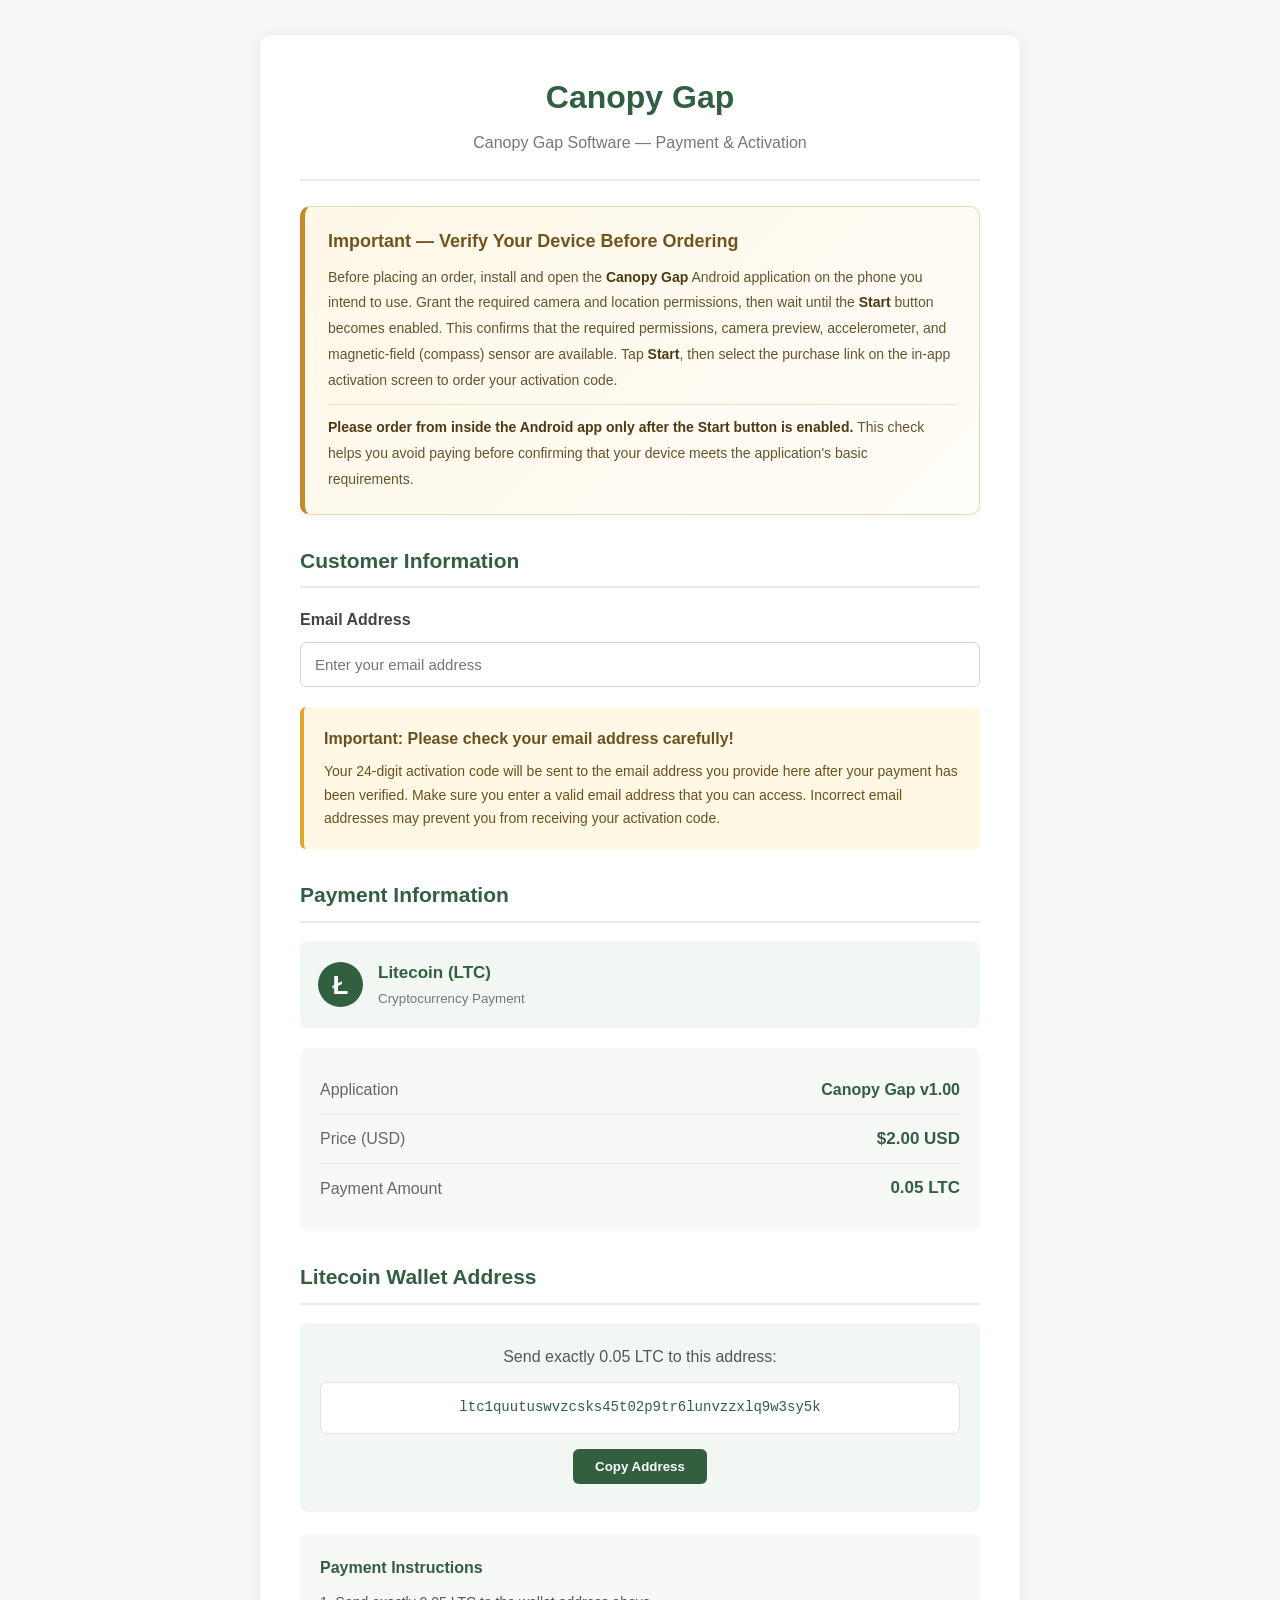
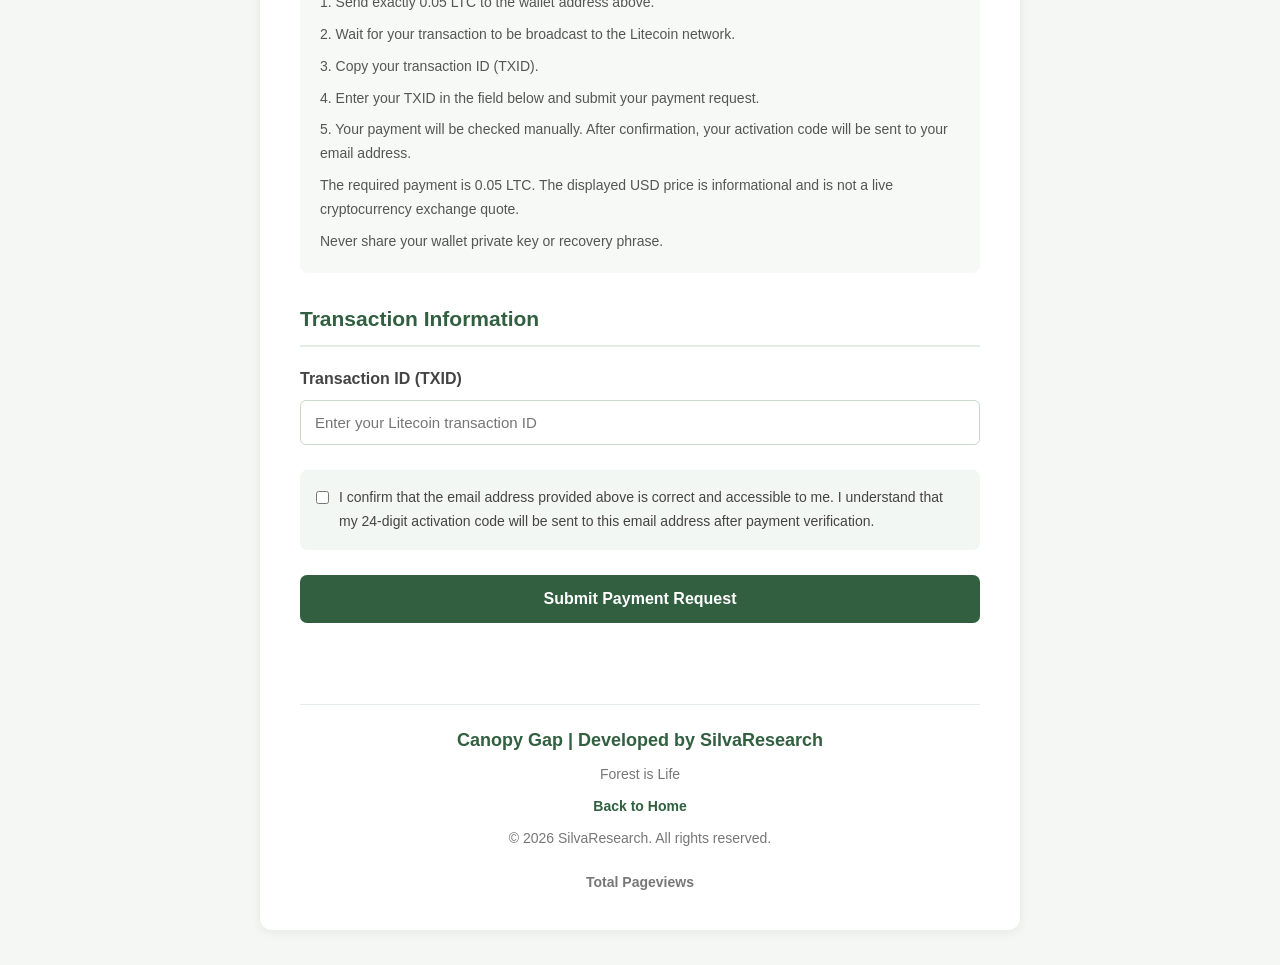
==== commit b693b620: "Update purchase.html" ====
--- a/purchase.html
+++ b/purchase.html
@@ -7,93 +7,150 @@
 
     <meta name="viewport" content="width=device-width, initial-scale=1.0">
 
-    <title>Purchase Canopy Gap | Payment &amp; Activation</title>
+
+    <!-- SEO -->
+
+    <title>
+        Purchase Canopy Gap | Payment &amp; Activation
+    </title>
 
     <meta
         name="description"
         content="Purchase the Canopy Gap Android application with Litecoin and submit your transaction ID to request your 24-digit activation code by email.">
 
     <meta name="author" content="SilvaResearch">
+
     <meta name="application-name" content="Canopy Gap">
+
+
+    <!-- Prevent Search Engine Indexing -->
+
     <meta name="robots" content="noindex, follow">
+
     <meta name="theme-color" content="#234331">
 
-    <link rel="canonical" href="https://silvaresearch.github.io/purchase.html">
+
+    <!-- Open Graph -->
 
     <meta property="og:type" content="website">
-    <meta property="og:site_name" content="Canopy Gap | SilvaResearch">
-    <meta property="og:title" content="Purchase Canopy Gap | Payment &amp; Activation">
+
+    <meta
+        property="og:site_name"
+        content="Canopy Gap | SilvaResearch">
+
+    <meta
+        property="og:title"
+        content="Purchase Canopy Gap | Payment &amp; Activation">
 
     <meta
         property="og:description"
         content="Payment instructions and activation-code request for the Canopy Gap Android application.">
 
-    <meta property="og:url" content="https://silvaresearch.github.io/purchase.html">
+    <meta
+        property="og:url"
+        content="https://silvaresearch.github.io/purchase.html">
+
+
+    <!-- Twitter -->
 
     <meta name="twitter:card" content="summary">
-    <meta name="twitter:title" content="Purchase Canopy Gap | Payment &amp; Activation">
+
+    <meta
+        name="twitter:title"
+        content="Purchase Canopy Gap | Payment &amp; Activation">
 
     <meta
         name="twitter:description"
         content="Purchase Canopy Gap and request your activation code by email.">
 
+
+    <!-- Stylesheet -->
+
     <link rel="stylesheet" href="./style.css">
 
+
 </head>
 
 
 <body>
 
+
     <main class="purchase-container">
 
 
-        <!-- Header -->
+        <!-- ================================= -->
+        <!-- Header                            -->
+        <!-- ================================= -->
 
         <header class="purchase-header">
 
             <h1>Canopy Gap</h1>
 
-            <p>Canopy Gap Software — Payment &amp; Activation</p>
+            <p>
+                Canopy Gap Software — Payment &amp; Activation
+            </p>
 
         </header>
 
 
-        <!-- Device Compatibility Warning -->
+        <!-- ================================= -->
+        <!-- Device Compatibility Warning      -->
+        <!-- ================================= -->
 
         <section
             class="pre-order-warning"
             role="note"
             aria-labelledby="preOrderWarningTitle">
 
+
             <h2 id="preOrderWarningTitle">
+
                 Important — Verify Your Device Before Ordering
+
             </h2>
 
+
             <p>
+
                 Before placing an order, install and open the
                 <strong>Canopy Gap</strong> Android application on the
-                phone you intend to use. Grant the required camera and
-                location permissions, then wait until the
-                <strong>Start</strong> button becomes enabled. This means
-                the app has confirmed that the required permissions,
+                phone you intend to use.
+
+                Grant the required camera and location permissions,
+                then wait until the <strong>Start</strong> button
+                becomes enabled.
+
+                This confirms that the required permissions,
                 camera preview, accelerometer, and magnetic-field
-                (compass) sensor are available. Tap
-                <strong>Start</strong>, then select the purchase link on
-                the in-app activation screen to order your activation
-                code.
+                (compass) sensor are available.
+
+                Tap <strong>Start</strong>, then select the purchase
+                link on the in-app activation screen to order your
+                activation code.
+
             </p>
 
+
             <p class="pre-order-warning-note">
-                <strong>Please order from inside the Android app only
-                after the Start button is enabled.</strong> This check
-                helps you avoid paying before confirming that your device
-                meets the app's basic requirements.
+
+                <strong>
+                    Please order from inside the Android app only
+                    after the Start button is enabled.
+                </strong>
+
+                This check helps you avoid paying before confirming
+                that your device meets the application's basic requirements.
+
             </p>
 
+
         </section>
 
 
-        <!-- Purchase Form -->
+
+        <!-- ================================= -->
+        <!-- Purchase Form                    -->
+        <!-- ================================= -->
 
         <form
             id="purchaseForm"
@@ -103,25 +160,32 @@
 
             <!-- FormSubmit Settings -->
 
+
             <input
                 type="hidden"
                 name="_subject"
                 value="New Canopy Gap Payment Request">
 
+
             <input
                 type="hidden"
                 name="_template"
                 value="table">
 
+
             <input
                 type="hidden"
                 name="_next"
                 value="https://silvaresearch.github.io/purchase.html?submitted=1">
 
+
             <input
                 type="hidden"
                 name="_autoresponse"
                 value="Thank you for submitting your Canopy Gap payment request. Your payment will be checked manually. Your 24-digit activation code will be sent to your email address after payment verification.">
+
+
+            <!-- Honeypot Spam Protection -->
 
             <input
                 type="text"
@@ -131,46 +195,63 @@
                 autocomplete="off">
 
 
-            <!-- Order Information -->
+
+            <!-- ================================= -->
+            <!-- Order Information                -->
+            <!-- ================================= -->
+
 
             <input
                 type="hidden"
                 name="Application"
                 value="Canopy Gap">
 
+
             <input
                 type="hidden"
                 name="Application Version"
                 value="1.00">
 
+
             <input
                 type="hidden"
                 name="Price"
                 value="2.00 USD">
 
+
             <input
                 type="hidden"
                 name="Required Payment"
                 value="0.05 LTC">
 
+
             <input
                 type="hidden"
                 name="Litecoin Wallet Address"
                 value="ltc1quutuswvzcsks45t02p9tr6lunvzzxlq9w3sy5k">
 
 
-            <!-- Customer Information -->
+
+
+            <!-- ================================= -->
+            <!-- Customer Information             -->
+            <!-- ================================= -->
 
             <h2 class="purchase-section-title">
+
                 Customer Information
+
             </h2>
 
 
             <div class="purchase-form-group">
 
                 <label for="email">
+
                     Email Address
+
                 </label>
+
 
                 <input
                     type="email"
@@ -180,18 +261,27 @@
                     autocomplete="email"
                     required>
 
-            </div>
-
-
-            <!-- Email Warning -->
+
+            </div>
+
+
+
+            <!-- ================================= -->
+            <!-- Email Warning                     -->
+            <!-- ================================= -->
 
             <div class="email-warning">
 
+
                 <strong>
+
                     Important: Please check your email address carefully!
+
                 </strong>
 
+
                 <p>
+
                     Your 24-digit activation code will be sent to the
                     email address you provide here after your payment
                     has been verified.
@@ -201,26 +291,39 @@
 
                     Incorrect email addresses may prevent you from
                     receiving your activation code.
+
                 </p>
 
-            </div>
-
-
-            <!-- Payment Information -->
+
+            </div>
+
+
+
+
+            <!-- ================================= -->
+            <!-- Payment Information               -->
+            <!-- ================================= -->
 
             <h2 class="purchase-section-title">
+
                 Payment Information
+
             </h2>
 
 
+
             <!-- Payment Method -->
 
             <div class="payment-method">
 
+
                 <div class="litecoin-symbol">
+
                     Ł
+
                 </div>
 
+
                 <div>
 
                     <strong>Litecoin (LTC)</strong>
@@ -229,13 +332,19 @@
 
                 </div>
 
-            </div>
-
-
-            <!-- Price -->
+
+            </div>
+
+
+
+
+            <!-- ================================= -->
+            <!-- Price Information                 -->
+            <!-- ================================= -->
 
             <div class="purchase-price-box">
 
+
                 <div class="purchase-price-row">
 
                     <span>Application</span>
@@ -245,44 +354,60 @@
                 </div>
 
 
+
                 <div class="purchase-price-row">
 
                     <span>Price (USD)</span>
 
                     <strong class="purchase-price-main">
+
                         $2.00 USD
+
                     </strong>
 
                 </div>
 
 
+
                 <div class="purchase-price-row">
 
                     <span>Payment Amount</span>
 
                     <strong class="purchase-price-main">
+
                         0.05 LTC
+
                     </strong>
 
                 </div>
 
-            </div>
-
-
-            <!-- Wallet Address -->
+
+            </div>
+
+
+
+
+            <!-- ================================= -->
+            <!-- Litecoin Wallet                   -->
+            <!-- ================================= -->
 
             <h2 class="purchase-section-title">
+
                 Litecoin Wallet Address
+
             </h2>
 
 
+
             <div class="wallet-box">
 
+
                 <div class="wallet-label">
 
                     Send exactly 0.05 LTC to this address:
 
                 </div>
+
 
 
                 <div
@@ -292,6 +417,7 @@
                     ltc1quutuswvzcsks45t02p9tr6lunvzzxlq9w3sy5k
 
                 </div>
+
 
 
                 <button
@@ -304,6 +430,7 @@
                 </button>
 
 
+
                 <span
                     class="copy-status"
                     id="copyStatus"
@@ -311,64 +438,104 @@
 
                 </span>
 
-            </div>
-
-
-            <!-- Payment Instructions -->
+
+            </div>
+
+
+
+
+            <!-- ================================= -->
+            <!-- Payment Instructions              -->
+            <!-- ================================= -->
 
             <div class="payment-note">
 
+
                 <strong>Payment Instructions</strong>
 
+
                 <p>
+
                     1. Send exactly 0.05 LTC to the wallet address above.
+
                 </p>
 
+
                 <p>
+
                     2. Wait for your transaction to be broadcast to the
                     Litecoin network.
+
                 </p>
 
+
                 <p>
+
                     3. Copy your transaction ID (TXID).
+
                 </p>
 
+
                 <p>
+
                     4. Enter your TXID in the field below and submit
                     your payment request.
+
                 </p>
 
+
                 <p>
+
                     5. Your payment will be checked manually. After
                     confirmation, your activation code will be sent
                     to your email address.
+
                 </p>
 
+
                 <p>
+
                     The required payment is 0.05 LTC. The displayed
                     USD price is informational and is not a live
                     cryptocurrency exchange quote.
+
                 </p>
 
+
                 <p>
+
                     Never share your wallet private key or recovery phrase.
+
                 </p>
 
-            </div>
-
-
-            <!-- Transaction Information -->
+
+            </div>
+
+
+
+
+            <!-- ================================= -->
+            <!-- Transaction Information          -->
+            <!-- ================================= -->
 
             <h2 class="purchase-section-title">
+
                 Transaction Information
+
             </h2>
 
 
+
             <div class="purchase-form-group">
 
+
                 <label for="txid">
+
                     Transaction ID (TXID)
+
                 </label>
+
+
 
                 <input
                     type="text"
@@ -383,12 +550,18 @@
                     spellcheck="false"
                     required>
 
-            </div>
-
-
-            <!-- Email Confirmation -->
+
+            </div>
+
+
+
+
+            <!-- ================================= -->
+            <!-- Email Confirmation               -->
+            <!-- ================================= -->
 
             <div class="confirmation-box">
+
 
                 <input
                     type="checkbox"
@@ -397,6 +570,8 @@
                     value="confirmed"
                     required>
 
+
+
                 <label for="emailConfirmation">
 
                     I confirm that the email address provided above
@@ -406,10 +581,15 @@
 
                 </label>
 
-            </div>
-
-
-            <!-- Submit Button -->
+
+            </div>
+
+
+
+
+            <!-- ================================= -->
+            <!-- Submit Button                    -->
+            <!-- ================================= -->
 
             <button
                 type="submit"
@@ -418,6 +598,8 @@
                 Submit Payment Request
 
             </button>
+
+
 
 
             <!-- Submission Message -->
@@ -431,28 +613,51 @@
             </div>
 
 
+
         </form>
 
 
-        <!-- Footer -->
+
+
+        <!-- ================================= -->
+        <!-- Footer                            -->
+        <!-- ================================= -->
 
         <footer class="purchase-footer">
 
-            <p>Canopy Gap | Developed by SilvaResearch</p>
-
-            <p>Forest is Life</p>
 
             <p>
 
+                Canopy Gap | Developed by SilvaResearch
+
+            </p>
+
+
+            <p>
+
+                Forest is Life
+
+            </p>
+
+
+            <p>
+
                 <a href="./index.html">
+
                     Back to Home
+
                 </a>
 
             </p>
 
+
             <p>
+
                 &copy; 2026 SilvaResearch. All rights reserved.
+
             </p>
+
+
 
 
             <!-- Public Visitor Counter -->
@@ -461,37 +666,52 @@
                 class="visitor-counter"
                 style="margin-top: 20px;">
 
+
                 <strong>Total Pageviews</strong>
+
 
                 <div
                     id="goatcounter-total"
                     aria-live="polite">
+
                 </div>
 
-            </div>
+
+            </div>
+
 
 
         </footer>
 
 
+
     </main>
 
 
-    <!-- Copy Litecoin Wallet Address -->
+
+
+    <!-- ================================= -->
+    <!-- Copy Litecoin Wallet Address      -->
+    <!-- ================================= -->
 
     <script>
 
+
         const copyButton = document.getElementById("copyButton");
 
+
         copyButton.addEventListener("click", async function () {
+
 
             const address = document
                 .getElementById("walletAddress")
                 .textContent
                 .trim();
 
+
             const status = document.getElementById("copyStatus");
 
+
             try {
 
                 await navigator.clipboard.writeText(address);
@@ -500,83 +720,127 @@
 
             }
 
+
             catch (error) {
+
 
                 const temporaryInput =
                     document.createElement("textarea");
 
+
                 temporaryInput.value = address;
 
+
                 document.body.appendChild(temporaryInput);
 
+
                 temporaryInput.select();
 
+
                 const copied = document.execCommand("copy");
 
+
                 temporaryInput.remove();
+
 
                 status.textContent = copied
                     ? "Address copied!"
                     : "Please copy the address manually.";
 
+
             }
 
+
         });
 
 
 
+        // =================================
         // Submission Confirmation
+        // =================================
+
 
         const urlParameters =
             new URLSearchParams(window.location.search);
 
+
         if (urlParameters.get("submitted") === "1") {
+
 
             const message =
                 document.getElementById("formMessage");
 
+
             message.className =
                 "purchase-message success";
 
+
             message.textContent =
+
                 "Your payment request has been submitted successfully. " +
+
                 "Your payment will be checked manually. " +
+
                 "Your activation code will be sent to your email after payment verification.";
 
+
             window.history.replaceState(
+
                 {},
+
                 document.title,
+
                 window.location.pathname
+
             );
 
+
         }
 
+
     </script>
 
 
-    <!-- GoatCounter Visitor Counter -->
+
+
+    <!-- ================================= -->
+    <!-- GoatCounter Visitor Counter       -->
+    <!-- ================================= -->
 
     <script>
 
+
         (function () {
 
-            var target = document.getElementById("goatcounter-total");
+
+            var target =
+                document.getElementById("goatcounter-total");
+
 
             if (!target) return;
 
+
             var attempts = 0;
 
+
             var timer = setInterval(function () {
 
+
                 attempts++;
 
+
                 if (
+
                     window.goatcounter &&
+
                     typeof window.goatcounter.visit_count === "function"
+
                 ) {
 
+
                     clearInterval(timer);
 
+
                     window.goatcounter.visit_count({
 
                         append: "#goatcounter-total",
@@ -585,32 +849,47 @@
 
                     });
 
+
                 }
 
+
                 else if (attempts >= 100) {
 
+
                     clearInterval(timer);
 
-                    target.textContent = "Counter temporarily unavailable";
+
+                    target.textContent =
+                        "Counter temporarily unavailable";
+
 
                 }
 
+
             }, 100);
 
+
         })();
 
+
     </script>
 
 
-    <!-- GoatCounter Analytics -->
+
+
+    <!-- ================================= -->
+    <!-- GoatCounter Analytics             -->
+    <!-- ================================= -->
 
     <script
         data-goatcounter="https://silvaresearch.goatcounter.com/count"
         async
         src="https://gc.zgo.at/count.js">
+
     </script>
 
 
+
 </body>
 
 </html>
--- a/style.css
+++ b/style.css
@@ -1,56 +1,6 @@
-/* =====================================================
-   CANOPY GAP
-   Official Website Stylesheet
-   Developed by SilvaResearch
-===================================================== */
-
-
-/* =====================================================
-   1. DESIGN SYSTEM
-===================================================== */
-
-:root {
-    --green-950: #142d20;
-    --green-900: #1b3928;
-    --green-800: #244b34;
-    --green-700: #315f42;
-    --green-600: #407650;
-    --green-500: #558a62;
-
-    --green-100: #e7f0e8;
-    --green-50: #f3f7f3;
-
-    --gold: #c6a96b;
-
-    --text-dark: #25342b;
-    --text-medium: #526157;
-    --text-light: #77847b;
-
-    --background: #f3f6f3;
-    --white: #ffffff;
-
-    --border: #e1e9e2;
-
-    --shadow-sm:
-        0 3px 12px rgba(25, 50, 33, 0.05);
-
-    --shadow-md:
-        0 8px 25px rgba(25, 50, 33, 0.08);
-
-    --shadow-lg:
-        0 15px 40px rgba(25, 50, 33, 0.12);
-
-    --radius-sm: 8px;
-    --radius-md: 13px;
-    --radius-lg: 18px;
-
-    --transition: 0.25s ease;
-}
-
-
-/* =====================================================
-   2. GENERAL SETTINGS
-===================================================== */
+/* =====================================
+   General Settings
+===================================== */
 
 * {
     margin: 0;
@@ -60,206 +10,126 @@
 
 html {
     scroll-behavior: smooth;
-    scroll-padding-top: 25px;
 }
 
 body {
     font-family: Arial, Helvetica, sans-serif;
-    background: var(--background);
-    color: var(--text-dark);
-    line-height: 1.75;
-    -webkit-font-smoothing: antialiased;
-}
-
-img {
-    max-width: 100%;
-}
-
-button,
-input {
-    font: inherit;
-}
-
-a {
-    -webkit-tap-highlight-color: transparent;
-}
-
-a:focus-visible,
-button:focus-visible,
-input:focus-visible {
-    outline: 3px solid rgba(85, 138, 98, 0.35);
-    outline-offset: 3px;
-}
-
-
-/* =====================================================
-   3. MAIN HEADER
-===================================================== */
+    background-color: #f5f7f5;
+    color: #333;
+    line-height: 1.7;
+}
+
+
+/* =====================================
+   Header
+===================================== */
 
 .hero {
     width: 100%;
-    min-height: 340px;
+    min-height: 320px;
 
     background-image: url("./images/header.jpg");
     background-size: cover;
     background-position: center;
     background-repeat: no-repeat;
-
-    position: relative;
 }
 
 .hero-overlay {
-    min-height: 340px;
-
-    background:
-        linear-gradient(
-            135deg,
-            rgba(15, 38, 25, 0.88),
-            rgba(24, 55, 35, 0.66),
-            rgba(10, 25, 18, 0.78)
-        );
+    min-height: 320px;
+
+    background: rgba(0, 0, 0, 0.43);
 
     display: flex;
+    justify-content: center;
     align-items: center;
-    justify-content: center;
 
     text-align: center;
-    padding: 45px 20px;
+    padding: 30px 20px;
 }
 
 .hero-content {
-    max-width: 850px;
-    color: var(--white);
-    animation: fadeIn 0.8s ease;
+    color: white;
 }
 
 .hero-content h1 {
-    color: var(--white);
-    font-size: clamp(36px, 5vw, 54px);
-    font-weight: 700;
-    letter-spacing: 2px;
-    margin-bottom: 14px;
-    line-height: 1.2;
-
-    text-shadow:
-        0 3px 15px rgba(0, 0, 0, 0.3);
+    font-size: 42px;
+    letter-spacing: 3px;
+    margin-bottom: 12px;
 }
 
 .hero-content p {
-    font-size: 17px;
-    letter-spacing: 0.4px;
-    color: rgba(255, 255, 255, 0.92);
-    margin-bottom: 7px;
-}
-
-.hero-content p:last-child {
-    margin-top: 16px;
-    color: var(--gold);
-    font-size: 14px;
-    font-weight: 600;
+    font-size: 18px;
     letter-spacing: 1px;
 }
 
 
-/* =====================================================
-   4. MAIN PAGE LAYOUT
-===================================================== */
+/* =====================================
+   Main Layout
+===================================== */
 
 .page-container {
-    max-width: 1250px;
-    margin: 45px auto;
-    padding: 0 25px;
-
-    display: grid;
-    grid-template-columns: 245px minmax(0, 1fr);
-    gap: 28px;
-
-    align-items: start;
-}
-
-
-/* =====================================================
-   5. SIDEBAR
-===================================================== */
+    max-width: 1200px;
+    margin: 35px auto;
+
+    display: flex;
+    align-items: flex-start;
+    gap: 25px;
+
+    padding: 0 20px;
+}
+
+
+/* =====================================
+   Sidebar
+===================================== */
 
 .sidebar {
-    width: 100%;
-
-    background: var(--white);
-    padding: 25px 20px;
-
-    border: 1px solid var(--border);
-    border-radius: var(--radius-md);
-
-    box-shadow: var(--shadow-sm);
+    width: 230px;
+    flex-shrink: 0;
+
+    background: white;
+    padding: 25px;
+
+    border-radius: 10px;
+    box-shadow: 0 2px 10px rgba(0, 0, 0, 0.06);
 
     position: sticky;
     top: 20px;
 }
 
 .sidebar h3 {
-    color: var(--green-800);
-    font-size: 19px;
-    font-weight: 700;
+    color: #315f40;
     margin-bottom: 18px;
-    padding-bottom: 13px;
-
-    border-bottom: 2px solid var(--green-100);
+    font-size: 20px;
 }
 
 .sidebar nav {
     display: flex;
     flex-direction: column;
-    gap: 7px;
+    gap: 8px;
 }
 
 .sidebar nav a {
     display: block;
 
-    color: var(--text-medium);
+    color: #444;
     text-decoration: none;
 
-    font-size: 14px;
-    font-weight: 600;
-
-    padding: 11px 13px;
-    border-radius: var(--radius-sm);
-
-    transition: var(--transition);
-
-    border-left: 3px solid transparent;
+    padding: 9px 12px;
+    border-radius: 5px;
+
+    transition: 0.3s;
 }
 
 .sidebar nav a:hover {
-    background: var(--green-50);
-    color: var(--green-700);
-
-    border-left-color: var(--green-600);
-
-    transform: translateX(3px);
-}
-
-
-/* Purchase Navigation */
-
-.sidebar nav a[href="./purchase.html"] {
-    margin-top: 8px;
-
-    background: var(--green-700);
-    color: var(--white);
-
-    border-left: 3px solid var(--gold);
-}
-
-.sidebar nav a[href="./purchase.html"]:hover {
-    background: var(--green-900);
-    color: var(--white);
-}
-
-
-/* =====================================================
-   6. MAIN CONTENT
-===================================================== */
+    background: #eaf1eb;
+    color: #315f40;
+}
+
+
+/* =====================================
+   Main Content
+===================================== */
 
 .main-content {
     flex: 1;
@@ -267,120 +137,69 @@
 }
 
 .content-section {
-    background: var(--white);
-    padding: 34px;
-    margin-bottom: 28px;
-
-    border: 1px solid var(--border);
-    border-radius: var(--radius-md);
-
-    box-shadow: var(--shadow-sm);
-
-    scroll-margin-top: 25px;
-
-    transition: box-shadow var(--transition);
-}
-
-.content-section:hover {
-    box-shadow: var(--shadow-md);
+    background: white;
+    padding: 30px;
+
+    margin-bottom: 25px;
+    border-radius: 10px;
+
+    box-shadow: 0 2px 10px rgba(0, 0, 0, 0.05);
 }
 
 .content-section h2 {
-    color: var(--green-800);
-    font-size: 25px;
-    font-weight: 700;
-    line-height: 1.4;
-
-    margin-bottom: 20px;
-    padding-bottom: 13px;
-
-    border-bottom: 2px solid var(--green-100);
-
-    position: relative;
-}
-
-.content-section h2::after {
-    content: "";
-
-    position: absolute;
-    left: 0;
-    bottom: -2px;
-
-    width: 65px;
-    height: 2px;
-
-    background: var(--green-600);
+    color: #315f40;
+    font-size: 26px;
+    margin-bottom: 18px;
+
+    border-bottom: 2px solid #e5ede6;
+    padding-bottom: 10px;
 }
 
 .content-section p {
-    color: var(--text-medium);
-    font-size: 15px;
-    margin-bottom: 16px;
+    margin-bottom: 15px;
     text-align: justify;
 }
 
-.content-section p:last-child {
-    margin-bottom: 0;
-}
-
-.content-section strong {
-    color: var(--green-800);
-}
-
-
-/* =====================================================
-   7. IMAGE GALLERY
-===================================================== */
+
+/* =====================================
+   Image Gallery
+===================================== */
 
 .image-gallery {
     display: grid;
     grid-template-columns: repeat(2, minmax(0, 1fr));
-    gap: 22px;
-    margin-top: 28px;
+    gap: 20px;
+
+    margin-top: 25px;
 }
 
 .image-gallery figure {
-    background: var(--green-50);
-
-    border: 1px solid var(--border);
-    border-radius: var(--radius-md);
-
+    background: #f7f9f7;
+    border-radius: 8px;
     overflow: hidden;
     text-align: center;
-
-    transition: var(--transition);
-}
-
-.image-gallery figure:hover {
-    transform: translateY(-5px);
-    box-shadow: var(--shadow-md);
 }
 
 .image-gallery img {
     width: 100%;
-    height: 270px;
+    height: 260px;
 
     display: block;
     object-fit: contain;
 
-    background: #eef2ee;
-    padding: 8px;
+    background: #f1f3f1;
 }
 
 .image-gallery figcaption {
-    padding: 14px 12px;
-
-    color: var(--green-800);
+    padding: 12px;
+    color: #555;
     font-size: 14px;
-    font-weight: 600;
-
-    border-top: 1px solid var(--border);
-}
-
-
-/* =====================================================
-   8. APPLICATION FEATURES
-===================================================== */
+}
+
+
+/* =====================================
+   Features
+===================================== */
 
 .feature-grid {
     display: grid;
@@ -389,512 +208,405 @@
 }
 
 .feature-card {
-    background:
-        linear-gradient(
-            145deg,
-            #f5f9f5,
-            #edf4ee
-        );
-
-    padding: 24px;
-
-    border: 1px solid #e3ece4;
-    border-left: 4px solid var(--green-600);
-
-    border-radius: var(--radius-sm);
-
-    transition: var(--transition);
-}
-
-.feature-card:hover {
-    transform: translateY(-4px);
-    box-shadow: var(--shadow-md);
-    border-left-color: var(--gold);
+    background: #f3f7f3;
+    padding: 22px;
+
+    border-left: 4px solid #477653;
+    border-radius: 7px;
 }
 
 .feature-card h3 {
-    color: var(--green-800);
-    font-size: 17px;
-    font-weight: 700;
-    margin-bottom: 10px;
+    color: #315f40;
+    margin-bottom: 8px;
+    font-size: 18px;
 }
 
 .feature-card p {
-    color: var(--text-medium);
-    font-size: 14px;
-    line-height: 1.7;
     margin-bottom: 0;
-}
-
-
-/* =====================================================
-   9. MEASUREMENT WORKFLOW
-===================================================== */
+    font-size: 15px;
+}
+
+
+/* =====================================
+   Measurement Workflow
+===================================== */
 
 .workflow-list {
     padding-left: 25px;
-    color: var(--text-medium);
-    counter-reset: workflow;
 }
 
 .workflow-list li {
-    padding-left: 8px;
+    padding-left: 5px;
+    margin-bottom: 12px;
+}
+
+
+/* =====================================
+   Download Section
+===================================== */
+
+.download-section {
+    background: #edf3ee;
+
+    padding: 45px 30px;
+    margin-bottom: 25px;
+
+    border-radius: 10px;
+    text-align: center;
+}
+
+.download-section h2 {
+    color: #244b32;
+    font-size: 30px;
     margin-bottom: 15px;
-    font-size: 15px;
-    line-height: 1.8;
-}
-
-.workflow-list li::marker {
-    color: var(--green-600);
-    font-weight: 700;
-}
-
-.workflow-list li:last-child {
-    margin-bottom: 0;
-}
-
-
-/* =====================================================
-   10. DOWNLOAD SECTION
-===================================================== */
-
-.download-section {
-    background:
-        linear-gradient(
-            145deg,
-            #eaf2eb,
-            #f5f8f5
-        );
-
-    padding: 45px 35px;
-    margin-bottom: 28px;
-
-    border: 1px solid #dce9dd;
-    border-radius: var(--radius-lg);
-
-    text-align: center;
-
-    box-shadow: var(--shadow-sm);
-}
-
-.download-section h2 {
-    color: var(--green-900);
-    font-size: 29px;
-    font-weight: 700;
-    margin-bottom: 15px;
 }
 
 .download-description {
-    max-width: 680px;
+    max-width: 650px;
     margin: 0 auto 25px;
-
-    color: var(--text-medium);
-    font-size: 15px;
-}
-
-
-/* =====================================================
-   11. APPLICATION INFORMATION
-===================================================== */
+    color: #555;
+}
+
+
+/* =====================================
+   Application Details
+===================================== */
 
 .app-details {
     display: flex;
     justify-content: center;
-    align-items: stretch;
-
-    gap: 15px;
+    align-items: center;
+
+    gap: 45px;
     flex-wrap: wrap;
 
     margin: 30px 0;
 }
 
 .detail-item {
-    min-width: 125px;
-
     display: flex;
     flex-direction: column;
-    justify-content: center;
-
     gap: 5px;
-    padding: 15px 20px;
-
-    background: rgba(255, 255, 255, 0.8);
-
-    border: 1px solid #dce8dd;
-    border-radius: var(--radius-sm);
 }
 
 .detail-item span {
-    color: var(--text-light);
-    font-size: 13px;
+    color: #777;
+    font-size: 14px;
 }
 
 .detail-item strong {
-    color: var(--green-800);
-    font-size: 16px;
-}
-
-
-/* =====================================================
-   12. DOWNLOAD BUTTON
-===================================================== */
+    color: #294d36;
+    font-size: 17px;
+}
+
+
+/* =====================================
+   Download Button
+===================================== */
 
 .download-button {
     display: inline-block;
 
-    background:
-        linear-gradient(
-            135deg,
-            var(--green-700),
-            var(--green-900)
-        );
-
-    color: var(--white);
-
-    padding: 15px 42px;
-
-    border: 1px solid var(--green-700);
-    border-radius: 8px;
+    background: #315f40;
+    color: white;
+
+    padding: 14px 38px;
+    border-radius: 7px;
 
     text-decoration: none;
-    font-weight: 700;
+    font-weight: bold;
     font-size: 16px;
-    letter-spacing: 0.3px;
 
     margin: 10px 0 35px;
 
-    box-shadow:
-        0 5px 15px rgba(36, 75, 52, 0.18);
-
-    transition: var(--transition);
+    transition: background 0.3s;
 }
 
 .download-button:hover {
-    background:
-        linear-gradient(
-            135deg,
-            var(--green-900),
-            var(--green-950)
-        );
-
-    transform: translateY(-3px);
-
-    box-shadow:
-        0 9px 22px rgba(36, 75, 52, 0.25);
-}
-
-.download-button:active {
-    transform: translateY(0);
-}
-
-
-/* =====================================================
-   13. INSTALLATION AND ACTIVATION GUIDE
-===================================================== */
+    background: #21452e;
+}
+
+
+/* =====================================
+   Installation and Activation Guide
+===================================== */
 
 .activation-guide {
-    max-width: 720px;
+    max-width: 700px;
     margin: 15px auto 0;
-    padding: 28px 30px;
-
-    background: var(--white);
-
-    border: 1px solid var(--border);
-    border-radius: var(--radius-md);
+    padding: 25px 30px;
+
+    background: white;
+    border-radius: 9px;
 
     text-align: left;
-
-    box-shadow: var(--shadow-sm);
 }
 
 .activation-guide h3 {
-    color: var(--green-800);
+    color: #315f40;
+    margin-bottom: 15px;
     font-size: 20px;
-    font-weight: 700;
-
-    margin-bottom: 17px;
-    padding-bottom: 12px;
-
-    border-bottom: 1px solid var(--border);
 }
 
 .activation-guide ol {
-    padding-left: 23px;
-    line-height: 1.9;
-    color: var(--text-medium);
+    padding-left: 22px;
+    line-height: 2;
+    color: #444;
 }
 
 .activation-guide li {
-    padding-left: 4px;
-    margin-bottom: 10px;
-    font-size: 14px;
-}
-
-.activation-guide li::marker {
-    color: var(--green-600);
-    font-weight: 700;
+    margin-bottom: 8px;
 }
 
 .activation-guide a {
-    display: inline-block;
-
-    color: var(--green-700);
-    font-weight: 700;
+    color: #267344;
+    font-weight: bold;
     text-decoration: none;
-
-    margin-top: 7px;
-    border-bottom: 1px solid transparent;
-
-    transition: var(--transition);
 }
 
 .activation-guide a:hover {
-    color: var(--green-950);
-    border-bottom-color: var(--green-700);
-}
-
-
-/* =====================================================
-   14. MAIN FOOTER
-===================================================== */
+    text-decoration: underline;
+}
+
+
+/* =====================================
+   Main Footer
+===================================== */
 
 .site-footer {
     text-align: center;
 
-    padding: 30px 15px;
-    margin-top: 15px;
-
-    color: var(--text-light);
-    font-size: 13px;
-    line-height: 1.8;
-}
-
-.site-footer p {
+    padding: 25px 15px;
+    margin-top: 20px;
+
+    color: #777;
+    font-size: 14px;
+}
+
+.site-footer p:first-child {
+    color: #315f40;
+    font-size: 18px;
+    font-weight: bold;
     margin-bottom: 5px;
 }
 
-.site-footer p:first-child {
-    color: var(--green-800);
-    font-size: 17px;
-    font-weight: 700;
-    margin-bottom: 3px;
-}
-
-
-/* =====================================================
-   15. PURCHASE PAGE BACKGROUND
-===================================================== */
-
-body:has(.purchase-container) {
-    min-height: 100vh;
-
-    background:
-        radial-gradient(
-            circle at top left,
-            #e6efe7,
-            transparent 40%
-        ),
-        var(--background);
-
-    padding: 1px 0;
-}
-
-
-/* =====================================================
-   16. PURCHASE CONTAINER
-===================================================== */
+
+/* =====================================
+   Purchase Page
+===================================== */
 
 .purchase-container {
-    max-width: 780px;
-    margin: 45px auto;
-    padding: 42px 45px;
-
-    background: var(--white);
-
-    border: 1px solid var(--border);
-    border-radius: var(--radius-lg);
-
-    box-shadow: var(--shadow-lg);
-}
-
-
-/* =====================================================
-   17. PURCHASE HEADER
-===================================================== */
+    max-width: 760px;
+    margin: 35px auto;
+    padding: 35px 40px;
+
+    background: white;
+
+    border-radius: 12px;
+
+    box-shadow: 0 2px 12px rgba(0, 0, 0, 0.07);
+}
+
+
+/* =====================================
+   Purchase Header
+===================================== */
 
 .purchase-header {
     text-align: center;
 
-    padding-bottom: 25px;
-    margin-bottom: 28px;
-
-    border-bottom: 2px solid var(--green-100);
+    padding-bottom: 22px;
+    margin-bottom: 25px;
+
+    border-bottom: 2px solid #e5ede6;
 }
 
 .purchase-header h1 {
-    color: var(--green-900);
-    font-size: 34px;
-    font-weight: 700;
-    letter-spacing: 0.5px;
-    margin-bottom: 8px;
+    color: #315f40;
+    font-size: 32px;
+    margin-bottom: 5px;
 }
 
 .purchase-header p {
-    color: var(--text-light);
-    font-size: 15px;
-}
-
-
-/* =====================================================
-   18. PURCHASE SECTION TITLES
-===================================================== */
+    color: #777;
+    font-size: 16px;
+}
+
+
+/* =====================================
+   Purchase Section Titles
+===================================== */
 
 .purchase-section-title {
-    color: var(--green-800);
+    color: #315f40;
     font-size: 21px;
-    font-weight: 700;
-
-    margin: 32px 0 20px;
-    padding-bottom: 10px;
-
-    border-bottom: 1px solid var(--border);
-}
-
-
-/* =====================================================
-   19. PURCHASE FORM
-===================================================== */
+
+    margin: 28px 0 18px;
+    padding-bottom: 8px;
+
+    border-bottom: 2px solid #e5ede6;
+}
+
+
+/* =====================================
+   Purchase Form
+===================================== */
 
 .purchase-form-group {
-    margin-bottom: 23px;
+    margin-bottom: 20px;
 }
 
 .purchase-form-group label {
     display: block;
 
-    color: var(--text-dark);
+    color: #444;
+    font-weight: bold;
+
+    margin-bottom: 8px;
+}
+
+.purchase-form-group input {
+    width: 100%;
+    padding: 13px 14px;
+
+    border: 1px solid #cbd6cc;
+    border-radius: 6px;
+
+    font-size: 15px;
+    font-family: Arial, Helvetica, sans-serif;
+
+    outline: none;
+    background: white;
+}
+
+.purchase-form-group input:focus {
+    border-color: #477653;
+    box-shadow: 0 0 0 2px rgba(71, 118, 83, 0.12);
+}
+
+
+/* =====================================
+   Device Compatibility Warning
+===================================== */
+
+.pre-order-warning {
+    margin: 0 0 28px;
+    padding: 21px 23px;
+
+    background: linear-gradient(
+        135deg,
+        #fff8e8 0%,
+        #fffdf8 100%
+    );
+
+    border: 1px solid #ead9b2;
+    border-left: 5px solid #c58a2b;
+
+    border-radius: 10px;
+
+    color: #66532f;
+
+    box-shadow: 0 2px 10px rgba(0, 0, 0, 0.04);
+}
+
+.pre-order-warning h2 {
+    margin: 0 0 10px;
+    padding: 0;
+
+    border: none;
+
+    color: #74541a;
+
+    font-size: 18px;
+    line-height: 1.5;
+}
+
+.pre-order-warning p {
+    margin-bottom: 10px;
+
+    color: #66532f;
+
     font-size: 14px;
-    font-weight: 700;
-
-    margin-bottom: 9px;
-}
-
-.purchase-form-group input {
-    display: block;
-    width: 100%;
-
-    padding: 14px 15px;
-
-    border: 1px solid #cbd9ce;
-    border-radius: var(--radius-sm);
-
-    color: var(--text-dark);
-
-    font-size: 14px;
-    font-family: Arial, Helvetica, sans-serif;
-
-    outline: none;
-    background: #fcfdfc;
-
-    transition: var(--transition);
-}
-
-.purchase-form-group input::placeholder {
-    color: #a0aaa2;
-}
-
-.purchase-form-group input:hover {
-    border-color: #9cb9a0;
-}
-
-.purchase-form-group input:focus {
-    border-color: var(--green-600);
-    background: var(--white);
-
-    box-shadow:
-        0 0 0 4px rgba(64, 118, 80, 0.10);
-}
-
-
-/* =====================================================
-   20. EMAIL WARNING
-===================================================== */
+    line-height: 1.85;
+}
+
+.pre-order-warning p:last-child {
+    margin-bottom: 0;
+}
+
+.pre-order-warning strong {
+    color: #4e3912;
+}
+
+.pre-order-warning-note {
+    padding-top: 10px;
+
+    border-top: 1px solid rgba(197, 138, 43, 0.25);
+}
+
+
+/* =====================================
+   Email Warning
+===================================== */
 
 .email-warning {
-    background: #fff9e9;
-
-    border: 1px solid #f1e1ad;
-    border-left: 4px solid #d8a63f;
-
-    padding: 19px 21px;
-    margin: 22px 0;
-
-    border-radius: var(--radius-sm);
-
-    color: #705923;
+    background: #fff8e5;
+
+    border-left: 4px solid #e0a52b;
+
+    padding: 18px 20px;
+    margin: 20px 0;
+
+    border-radius: 6px;
+
+    color: #69521e;
 }
 
 .email-warning strong {
     display: block;
-
-    font-size: 14px;
-    margin-bottom: 9px;
-
-    color: #74591d;
+    margin-bottom: 8px;
 }
 
 .email-warning p {
     margin-bottom: 0;
-    font-size: 13px;
-    line-height: 1.8;
-}
-
-
-/* =====================================================
-   21. PAYMENT METHOD
-===================================================== */
+    font-size: 14px;
+}
+
+
+/* =====================================
+   Payment Method
+===================================== */
 
 .payment-method {
     display: flex;
     align-items: center;
-    gap: 17px;
-
-    padding: 19px;
-
-    background: var(--green-50);
-
-    border: 1px solid var(--border);
-    border-radius: var(--radius-md);
-
-    margin-bottom: 22px;
+    gap: 15px;
+
+    padding: 18px;
+
+    background: #f3f7f3;
+    border-radius: 8px;
+
+    margin-bottom: 20px;
 }
 
 .litecoin-symbol {
-    width: 52px;
-    height: 52px;
+    width: 45px;
+    height: 45px;
 
     display: flex;
     align-items: center;
     justify-content: center;
 
+    background: #315f40;
+    color: white;
+
+    border-radius: 50%;
+
+    font-size: 26px;
+    font-weight: bold;
+
     flex-shrink: 0;
-
-    background:
-        linear-gradient(
-            145deg,
-            var(--green-600),
-            var(--green-900)
-        );
-
-    color: var(--white);
-
-    border-radius: 50%;
-
-    font-size: 28px;
-    font-weight: 700;
-
-    box-shadow:
-        0 4px 12px rgba(36, 75, 52, 0.18);
 }
 
 .payment-method strong,
@@ -903,27 +615,24 @@
 }
 
 .payment-method strong {
-    color: var(--green-800);
+    color: #315f40;
     font-size: 17px;
 }
 
 .payment-method small {
-    color: var(--text-light);
-    font-size: 13px;
-}
-
-
-/* =====================================================
-   22. PRICE INFORMATION
-===================================================== */
+    color: #777;
+}
+
+
+/* =====================================
+   Price Information
+===================================== */
 
 .purchase-price-box {
-    padding: 20px 22px;
-
-    background: #f8faf8;
-
-    border: 1px solid var(--border);
-    border-radius: var(--radius-md);
+    padding: 18px 20px;
+
+    background: #f7f9f7;
+    border-radius: 8px;
 }
 
 .purchase-price-row {
@@ -933,9 +642,9 @@
 
     gap: 15px;
 
-    padding: 13px 0;
-
-    border-bottom: 1px solid var(--border);
+    padding: 10px 0;
+
+    border-bottom: 1px solid #e4e9e4;
 }
 
 .purchase-price-row:last-child {
@@ -943,140 +652,108 @@
 }
 
 .purchase-price-row span {
-    color: var(--text-medium);
+    color: #666;
+}
+
+.purchase-price-row strong {
+    color: #315f40;
+    text-align: right;
+}
+
+.purchase-price-main {
+    font-size: 17px;
+}
+
+
+/* =====================================
+   Wallet Address
+===================================== */
+
+.wallet-box {
+    padding: 20px;
+
+    background: #f3f7f3;
+    border-radius: 8px;
+
+    text-align: center;
+}
+
+.wallet-label {
+    color: #555;
+    margin-bottom: 12px;
+}
+
+.wallet-address {
+    padding: 13px;
+
+    background: white;
+
+    border: 1px solid #dce5dc;
+    border-radius: 6px;
+
+    color: #315f40;
+
+    font-family: monospace;
     font-size: 14px;
-}
-
-.purchase-price-row strong {
-    color: var(--green-800);
-    text-align: right;
-    font-size: 14px;
-}
-
-.purchase-price-main {
-    font-size: 17px !important;
-    font-weight: 700;
-}
-
-
-/* =====================================================
-   23. LITECOIN WALLET
-===================================================== */
-
-.wallet-box {
-    padding: 23px;
-
-    background: var(--green-50);
-
-    border: 1px solid var(--border);
-    border-radius: var(--radius-md);
-
-    text-align: center;
-}
-
-.wallet-label {
-    color: var(--text-medium);
-    font-size: 14px;
-    font-weight: 600;
-    margin-bottom: 14px;
-}
-
-.wallet-address {
-    display: block;
-
-    padding: 15px;
-
-    background: var(--white);
-
-    border: 1px solid #d5e1d7;
-    border-radius: var(--radius-sm);
-
-    color: var(--green-800);
-
-    font-family: Consolas, monospace;
-    font-size: 13px;
-    line-height: 1.7;
-
-    overflow-wrap: anywhere;
-    word-break: break-word;
-
-    user-select: all;
-}
-
-
-/* =====================================================
-   24. COPY WALLET BUTTON
-===================================================== */
+
+    word-break: break-all;
+}
 
 .copy-button {
-    margin-top: 17px;
-
-    padding: 11px 25px;
+    margin-top: 15px;
+
+    padding: 10px 22px;
 
     border: none;
-    border-radius: var(--radius-sm);
-
-    background: var(--green-700);
-    color: var(--white);
-
-    font-weight: 700;
-    font-size: 14px;
-
+    border-radius: 6px;
+
+    background: #315f40;
+    color: white;
+
+    font-weight: bold;
     cursor: pointer;
 
-    transition: var(--transition);
+    transition: background 0.2s;
 }
 
 .copy-button:hover {
-    background: var(--green-900);
-    transform: translateY(-2px);
-}
-
-.copy-button:active {
-    transform: translateY(0);
+    background: #21452e;
 }
 
 .copy-status {
     display: block;
 
-    min-height: 20px;
-    margin-top: 9px;
-
-    color: var(--green-700);
+    margin-top: 8px;
+
+    color: #315f40;
     font-size: 13px;
-    font-weight: 600;
-}
-
-
-/* =====================================================
-   25. PAYMENT INSTRUCTIONS
-===================================================== */
+}
+
+
+/* =====================================
+   Payment Instructions
+===================================== */
 
 .payment-note {
-    margin-top: 24px;
-    padding: 22px;
-
-    background: #f8faf8;
-
-    border: 1px solid var(--border);
-    border-radius: var(--radius-md);
-
-    color: var(--text-medium);
+    margin-top: 22px;
+    padding: 20px;
+
+    background: #f7f9f7;
+    border-radius: 8px;
+
+    color: #555;
 }
 
 .payment-note strong {
     display: block;
 
-    color: var(--green-800);
-    font-size: 16px;
-
-    margin-bottom: 13px;
+    color: #315f40;
+    margin-bottom: 10px;
 }
 
 .payment-note p {
-    margin-bottom: 10px;
-    font-size: 13px;
-    line-height: 1.8;
+    margin-bottom: 8px;
+    font-size: 14px;
 }
 
 .payment-note p:last-child {
@@ -1084,126 +761,87 @@
 }
 
 
-/* =====================================================
-   26. EMAIL CONFIRMATION
-===================================================== */
+/* =====================================
+   Email Confirmation
+===================================== */
 
 .confirmation-box {
     display: flex;
     align-items: flex-start;
-    gap: 12px;
-
-    margin: 26px 0;
-    padding: 18px;
-
-    background: var(--green-50);
-
-    border: 1px solid var(--border);
-    border-radius: var(--radius-sm);
+    gap: 10px;
+
+    margin: 25px 0;
+
+    padding: 16px;
+
+    background: #f3f7f3;
+    border-radius: 7px;
 }
 
 .confirmation-box input {
     margin-top: 5px;
-
-    width: 16px;
-    height: 16px;
-
     flex-shrink: 0;
-
-    accent-color: var(--green-700);
-
-    cursor: pointer;
 }
 
 .confirmation-box label {
-    color: var(--text-medium);
-    font-size: 13px;
-    line-height: 1.8;
-    cursor: pointer;
-}
-
-
-/* =====================================================
-   27. HONEYPOT FIELD
-===================================================== */
+    color: #444;
+    font-size: 14px;
+}
+
+
+/* =====================================
+   Honeypot
+===================================== */
 
 .form-honey {
-    position: absolute !important;
-
-    left: -9999px !important;
-
-    width: 1px !important;
-    height: 1px !important;
-
-    overflow: hidden !important;
-}
-
-
-/* =====================================================
-   28. SUBMIT PAYMENT BUTTON
-===================================================== */
+    position: absolute;
+    left: -9999px;
+    width: 1px;
+    height: 1px;
+    overflow: hidden;
+}
+
+
+/* =====================================
+   Submit Button
+===================================== */
 
 .purchase-submit-button {
     display: block;
     width: 100%;
 
-    padding: 16px;
+    padding: 15px;
 
     border: none;
-    border-radius: var(--radius-sm);
-
-    background:
-        linear-gradient(
-            135deg,
-            var(--green-700),
-            var(--green-900)
-        );
-
-    color: var(--white);
-
-    font-size: 15px;
-    font-weight: 700;
-    letter-spacing: 0.2px;
+    border-radius: 7px;
+
+    background: #315f40;
+    color: white;
+
+    font-size: 16px;
+    font-weight: bold;
 
     cursor: pointer;
 
-    box-shadow:
-        0 5px 14px rgba(36, 75, 52, 0.16);
-
-    transition: var(--transition);
+    transition: background 0.2s;
 }
 
 .purchase-submit-button:hover {
-    background:
-        linear-gradient(
-            135deg,
-            var(--green-900),
-            var(--green-950)
-        );
-
-    transform: translateY(-2px);
-
-    box-shadow:
-        0 9px 20px rgba(36, 75, 52, 0.22);
-}
-
-.purchase-submit-button:active {
-    transform: translateY(0);
-}
-
-
-/* =====================================================
-   29. SUBMISSION MESSAGE
-===================================================== */
+    background: #21452e;
+}
+
+
+/* =====================================
+   Submission Message
+===================================== */
 
 .purchase-message {
-    margin-top: 20px;
-    padding: 15px 17px;
-
-    border-radius: var(--radius-sm);
-
-    font-size: 13px;
-    line-height: 1.8;
+    margin-top: 18px;
+    padding: 14px;
+
+    border-radius: 7px;
+
+    font-size: 14px;
 }
 
 .purchase-message:empty {
@@ -1211,26 +849,26 @@
 }
 
 .purchase-message.success {
-    background: #edf7ee;
-    border: 1px solid #c9e2cc;
+    background: #eaf5ec;
+    border: 1px solid #b8d9bf;
     color: #285c35;
 }
 
 
-/* =====================================================
-   30. PURCHASE FOOTER
-===================================================== */
+/* =====================================
+   Purchase Footer
+===================================== */
 
 .purchase-footer {
-    margin-top: 38px;
-    padding-top: 23px;
-
-    border-top: 1px solid var(--border);
+    margin-top: 35px;
+    padding-top: 20px;
+
+    border-top: 1px solid #e5ede6;
 
     text-align: center;
 
-    color: var(--text-light);
-    font-size: 13px;
+    color: #777;
+    font-size: 14px;
 }
 
 .purchase-footer p {
@@ -1238,429 +876,141 @@
 }
 
 .purchase-footer p:first-child {
-    color: var(--green-800);
-    font-size: 17px;
-    font-weight: 700;
+    color: #315f40;
+    font-size: 18px;
+    font-weight: bold;
 }
 
 .purchase-footer a {
-    display: inline-block;
-
-    color: var(--green-700);
-    font-weight: 700;
+    color: #315f40;
+    font-weight: bold;
     text-decoration: none;
-
-    transition: var(--transition);
 }
 
 .purchase-footer a:hover {
-    color: var(--green-950);
     text-decoration: underline;
 }
 
 
-/* =====================================================
-   31. VISITOR COUNTER
-===================================================== */
-
-.visitor-counter {
-    margin-top: 22px;
-    padding: 15px;
-
-    display: inline-block;
-
-    min-width: 180px;
-
-    background: var(--green-50);
-
-    border: 1px solid var(--border);
-    border-radius: var(--radius-sm);
-}
-
-.visitor-counter strong {
-    display: block;
-
-    color: var(--green-800);
-    font-size: 12px;
-
-    margin-bottom: 5px;
-}
-
-.visitor-counter div {
-    color: var(--text-medium);
-    font-size: 13px;
-}
-
-
-/* =====================================================
-   32. ANIMATIONS
-===================================================== */
-
-@keyframes fadeIn {
-    from {
-        opacity: 0;
-        transform: translateY(12px);
-    }
-
-    to {
-        opacity: 1;
-        transform: translateY(0);
-    }
-}
-
-
-/* =====================================================
-   33. TABLET RESPONSIVE DESIGN
-===================================================== */
-
-@media (max-width: 900px) {
+/* =====================================
+   Responsive Design
+===================================== */
+
+@media (max-width: 800px) {
 
     .page-container {
-        grid-template-columns: 1fr;
-        gap: 22px;
-        margin: 28px auto;
+        flex-direction: column;
     }
 
     .sidebar {
+        width: 100%;
         position: static;
-        padding: 20px;
-    }
-
-    .sidebar h3 {
-        margin-bottom: 13px;
     }
 
     .sidebar nav {
-        display: grid;
-        grid-template-columns: repeat(3, minmax(0, 1fr));
-        gap: 8px;
-    }
-
-    .sidebar nav a {
-        text-align: center;
-        padding: 10px 8px;
-
-        border-left: none;
-        border-bottom: 3px solid transparent;
-    }
-
-    .sidebar nav a:hover {
-        transform: translateY(-2px);
-
-        border-left: none;
-        border-bottom-color: var(--green-600);
-    }
-
-    .sidebar nav a[href="./purchase.html"] {
-        border-left: none;
-        border-bottom: 3px solid var(--gold);
-    }
-
-}
-
-
-/* =====================================================
-   34. MOBILE RESPONSIVE DESIGN
-===================================================== */
+        flex-direction: row;
+        flex-wrap: wrap;
+    }
+
+    .main-content {
+        width: 100%;
+    }
+
+}
+
 
 @media (max-width: 600px) {
-
-    body {
-        font-size: 14px;
-    }
-
-    /* Header */
 
     .hero,
     .hero-overlay {
-        min-height: 245px;
-    }
-
-    .hero-overlay {
-        padding: 30px 18px;
+        min-height: 240px;
     }
 
     .hero-content h1 {
-        font-size: 34px;
-        letter-spacing: 1px;
+        font-size: 30px;
     }
 
     .hero-content p {
-        font-size: 14px;
-        line-height: 1.7;
-    }
-
-    .hero-content p:last-child {
-        font-size: 12px;
-    }
-
-    /* Main Layout */
+        font-size: 15px;
+    }
 
     .page-container {
         margin: 20px auto;
-        padding: 0 13px;
-        gap: 17px;
-    }
-
-    /* Sidebar */
-
-    .sidebar {
-        padding: 17px 14px;
-    }
-
-    .sidebar h3 {
-        font-size: 17px;
-        text-align: center;
-    }
-
-    .sidebar nav {
-        grid-template-columns: repeat(2, minmax(0, 1fr));
-        gap: 6px;
-    }
-
-    .sidebar nav a {
-        font-size: 12px;
-        padding: 9px 6px;
-    }
-
-    /* Content */
+        padding: 0 12px;
+    }
 
     .content-section {
-        padding: 23px 18px;
-        margin-bottom: 18px;
+        padding: 22px 18px;
     }
 
     .content-section h2 {
-        font-size: 21px;
-        margin-bottom: 16px;
-    }
-
-    .content-section p {
-        font-size: 14px;
-        text-align: left;
-    }
-
-    /* Images */
+        font-size: 23px;
+    }
 
     .image-gallery {
         grid-template-columns: 1fr;
-        gap: 16px;
     }
 
     .image-gallery img {
-        height: 235px;
-    }
-
-    /* Features */
+        height: 230px;
+    }
 
     .feature-grid {
         grid-template-columns: 1fr;
-        gap: 13px;
-    }
-
-    .feature-card {
+    }
+
+    .download-section {
+        padding: 35px 15px;
+    }
+
+    .download-section h2 {
+        font-size: 25px;
+    }
+
+    .app-details {
+        gap: 25px;
+    }
+
+    .activation-guide {
         padding: 20px;
     }
 
-    /* Workflow */
-
-    .workflow-list {
-        padding-left: 22px;
-    }
-
-    .workflow-list li {
-        font-size: 14px;
-    }
-
-    /* Download */
-
-    .download-section {
-        padding: 32px 16px;
-        margin-bottom: 18px;
-    }
-
-    .download-section h2 {
-        font-size: 24px;
-    }
-
-    .download-description {
-        font-size: 14px;
-    }
-
-    .app-details {
-        gap: 10px;
-        margin: 23px 0;
-    }
-
-    .detail-item {
-        min-width: 105px;
-        padding: 12px;
-    }
-
-    .detail-item strong {
-        font-size: 14px;
-    }
-
-    .download-button {
-        width: 100%;
-        max-width: 310px;
-        padding: 14px 20px;
-        font-size: 15px;
-    }
-
-    /* Activation Guide */
-
-    .activation-guide {
-        padding: 21px 18px;
-    }
-
-    .activation-guide h3 {
-        font-size: 18px;
-    }
-
-    /* Main Footer */
-
-    .site-footer {
-        padding: 22px 10px;
-    }
-
     /* Purchase Page */
 
     .purchase-container {
-        margin: 15px 11px;
-        padding: 27px 19px;
-        border-radius: var(--radius-md);
+        margin: 15px 12px;
+        padding: 25px 18px;
     }
 
     .purchase-header h1 {
-        font-size: 29px;
-    }
-
-    .purchase-header p {
-        font-size: 13px;
+        font-size: 27px;
     }
 
     .purchase-section-title {
         font-size: 19px;
-        margin: 27px 0 16px;
-    }
-
-    .purchase-form-group input {
-        padding: 13px;
-        font-size: 14px;
-    }
-
-    .email-warning {
-        padding: 16px;
-    }
-
-    .payment-method {
-        padding: 15px;
-    }
-
-    .purchase-price-box {
-        padding: 15px;
     }
 
     .purchase-price-row {
         align-items: flex-start;
-        gap: 10px;
-    }
-
-    .purchase-price-row span,
-    .purchase-price-row strong {
+    }
+
+    .wallet-address {
+        font-size: 12px;
+    }
+
+    /* Device Compatibility Warning */
+
+    .pre-order-warning {
+        padding: 16px;
+        margin-bottom: 22px;
+    }
+
+    .pre-order-warning h2 {
+        font-size: 16px;
+    }
+
+    .pre-order-warning p {
         font-size: 13px;
     }
 
-    .purchase-price-main {
-        font-size: 15px !important;
-    }
-
-    .wallet-box {
-        padding: 16px 12px;
-    }
-
-    .wallet-address {
-        padding: 12px 9px;
-        font-size: 11px;
-    }
-
-    .payment-note {
-        padding: 17px;
-    }
-
-    .confirmation-box {
-        padding: 14px;
-    }
-
-    .purchase-submit-button {
-        padding: 15px 10px;
-        font-size: 14px;
-    }
-
-    .purchase-footer {
-        margin-top: 28px;
-    }
-
-}
-
-
-/* =====================================================
-   35. SMALL MOBILE DEVICES
-===================================================== */
-
-@media (max-width: 380px) {
-
-    .hero-content h1 {
-        font-size: 29px;
-    }
-
-    .sidebar nav {
-        grid-template-columns: 1fr 1fr;
-    }
-
-    .content-section {
-        padding: 20px 15px;
-    }
-
-    .purchase-container {
-        padding: 23px 15px;
-    }
-
-    .purchase-price-row {
-        flex-direction: column;
-        gap: 3px;
-    }
-
-    .purchase-price-row strong {
-        text-align: left;
-    }
-
-}
-
-
-/* =====================================================
-   36. REDUCED MOTION ACCESSIBILITY
-===================================================== */
-
-@media (prefers-reduced-motion: reduce) {
-
-    * {
-        scroll-behavior: auto !important;
-        animation-duration: 0.01ms !important;
-        transition-duration: 0.01ms !important;
-    }
-
-}
-
-
-/* =====================================================
-   37. GOATCOUNTER RESPONSIVE COUNTER
-===================================================== */
-
-.visitor-counter iframe {
-    display: block;
-    max-width: 100%;
-    margin: 0 auto;
-    border: 0;
-}
+}
